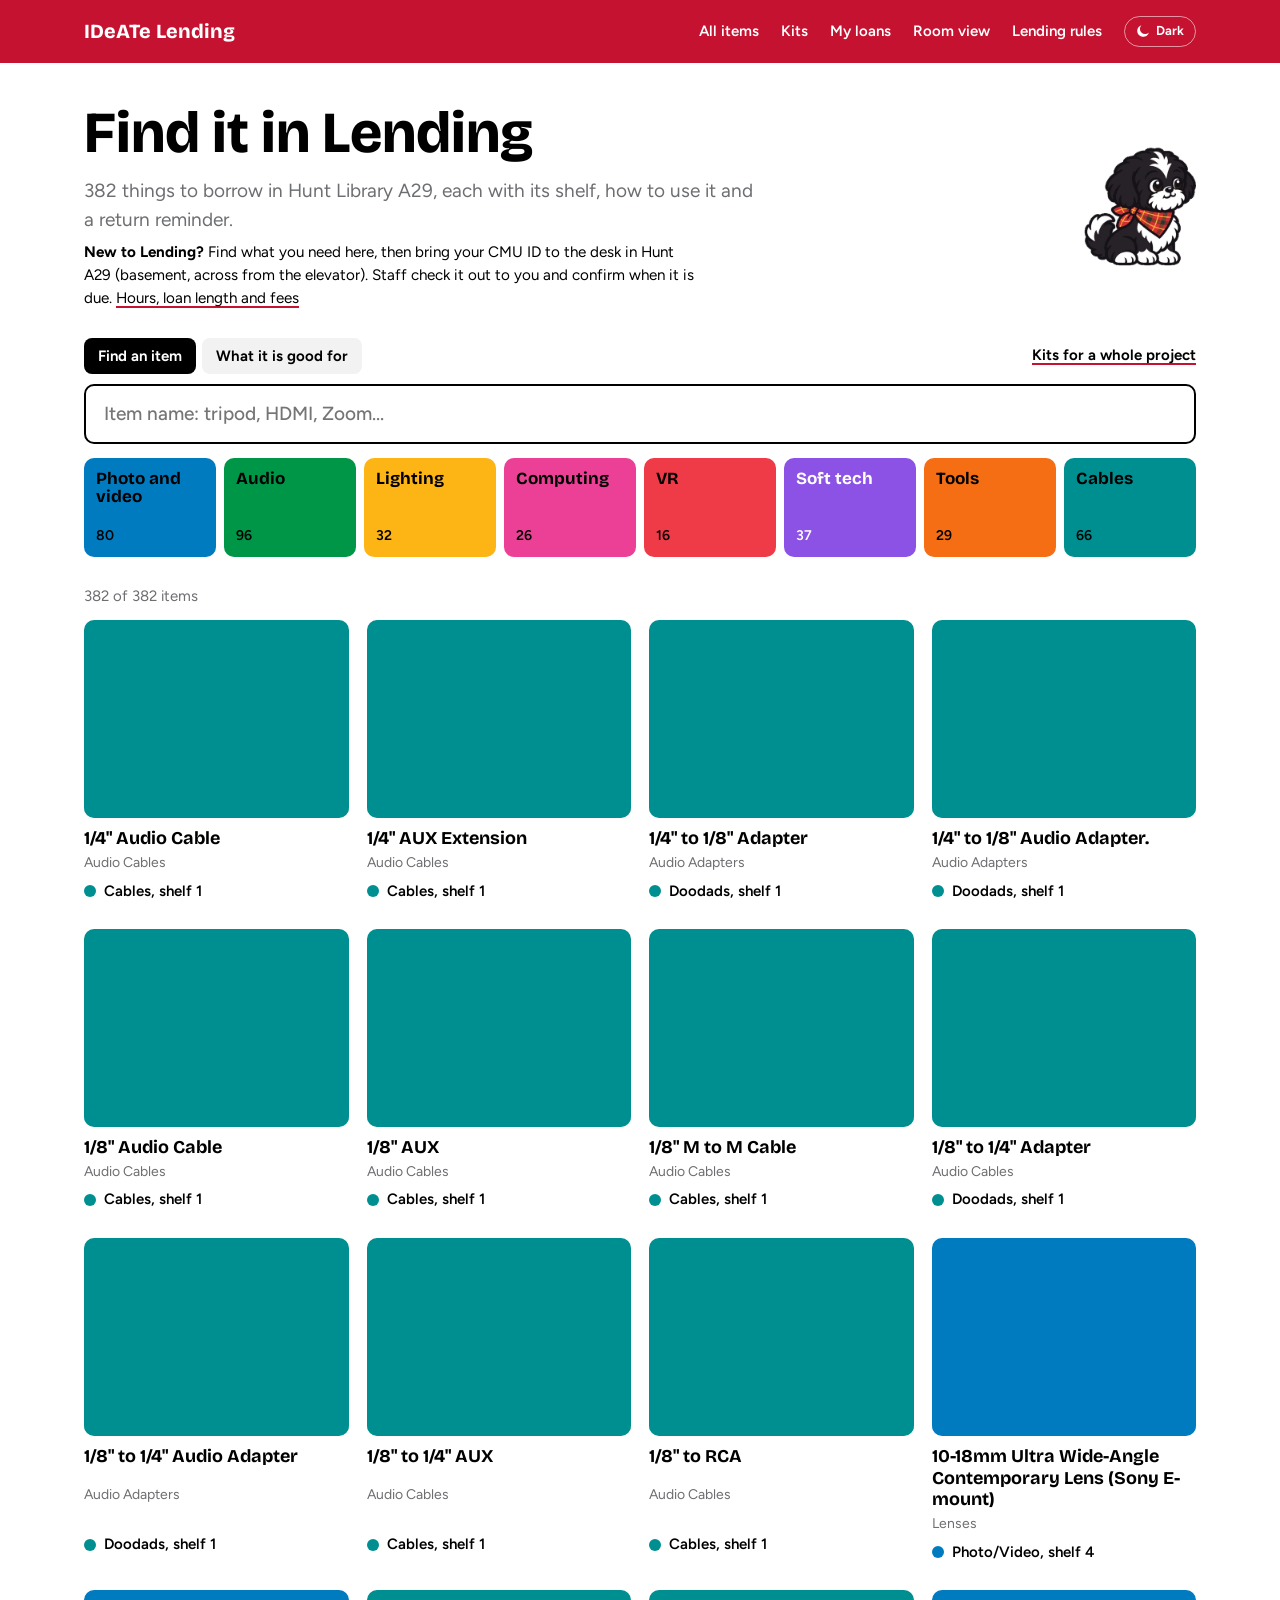
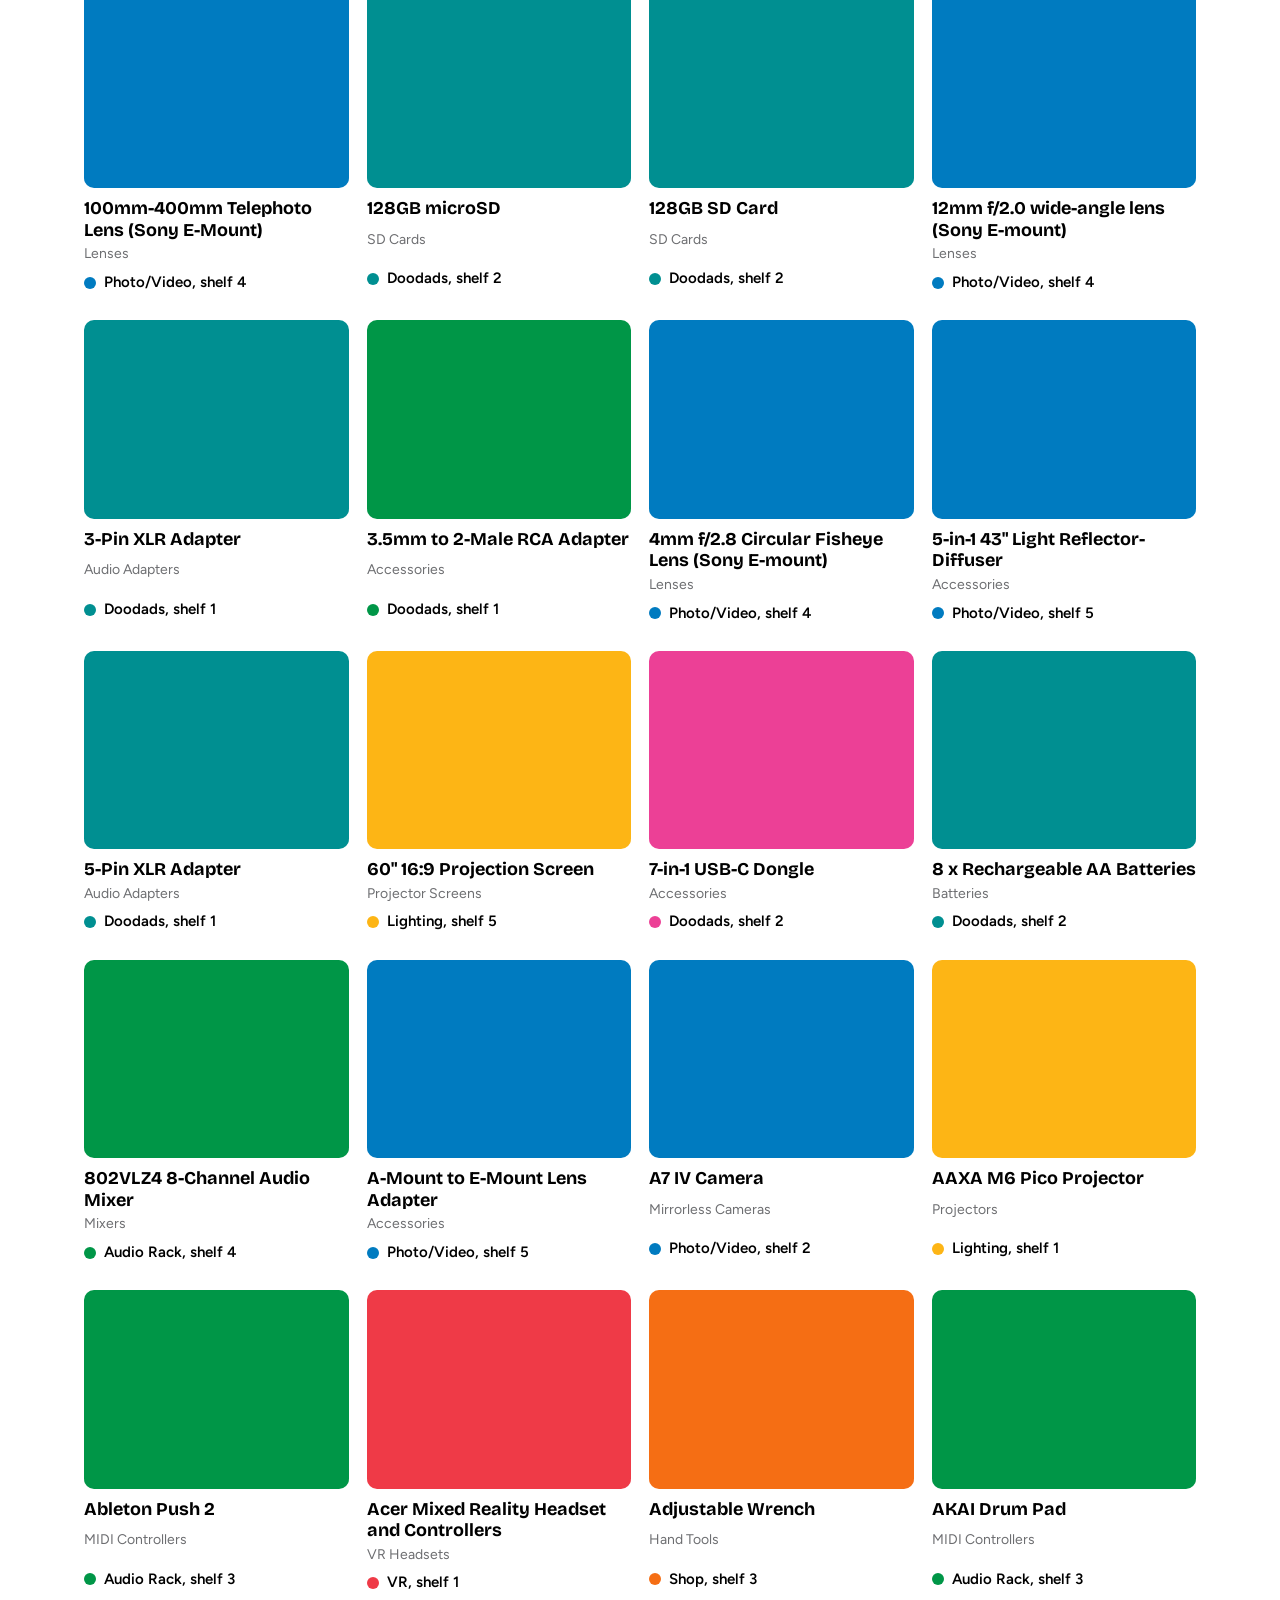
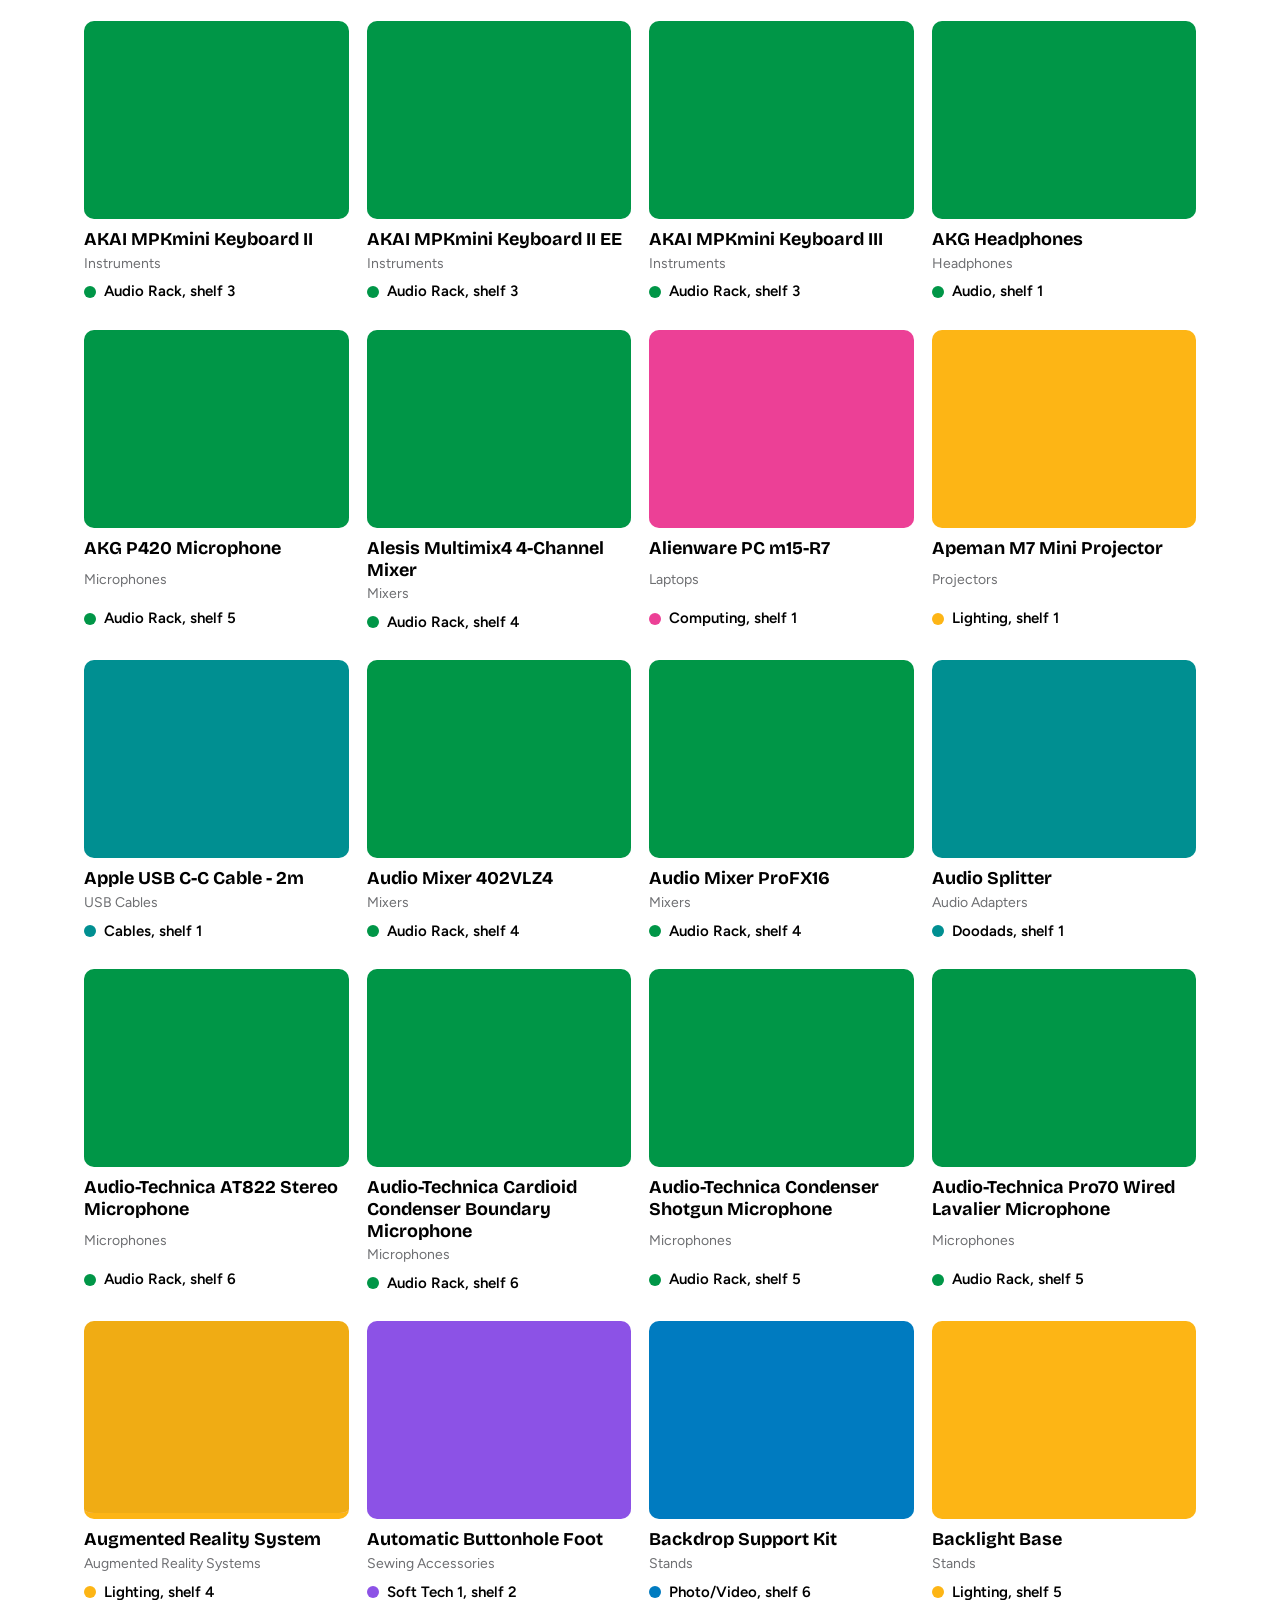
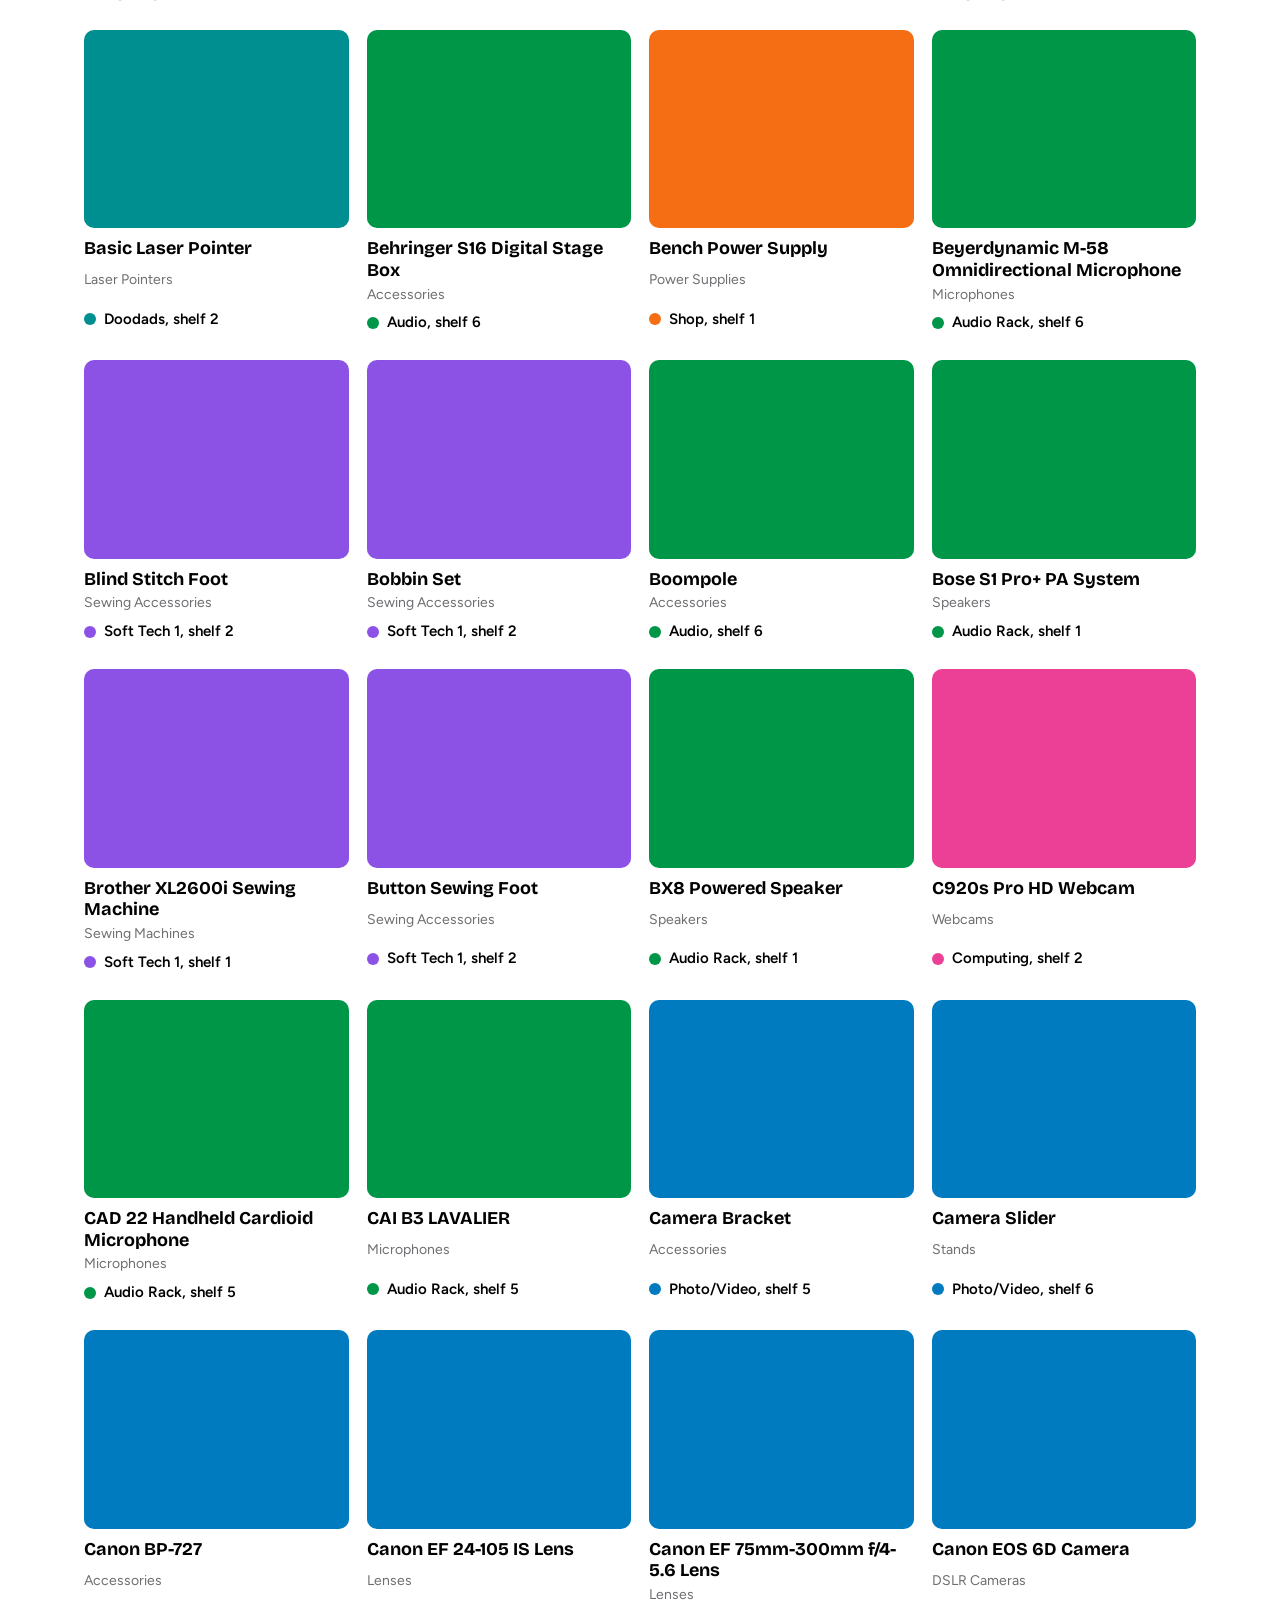
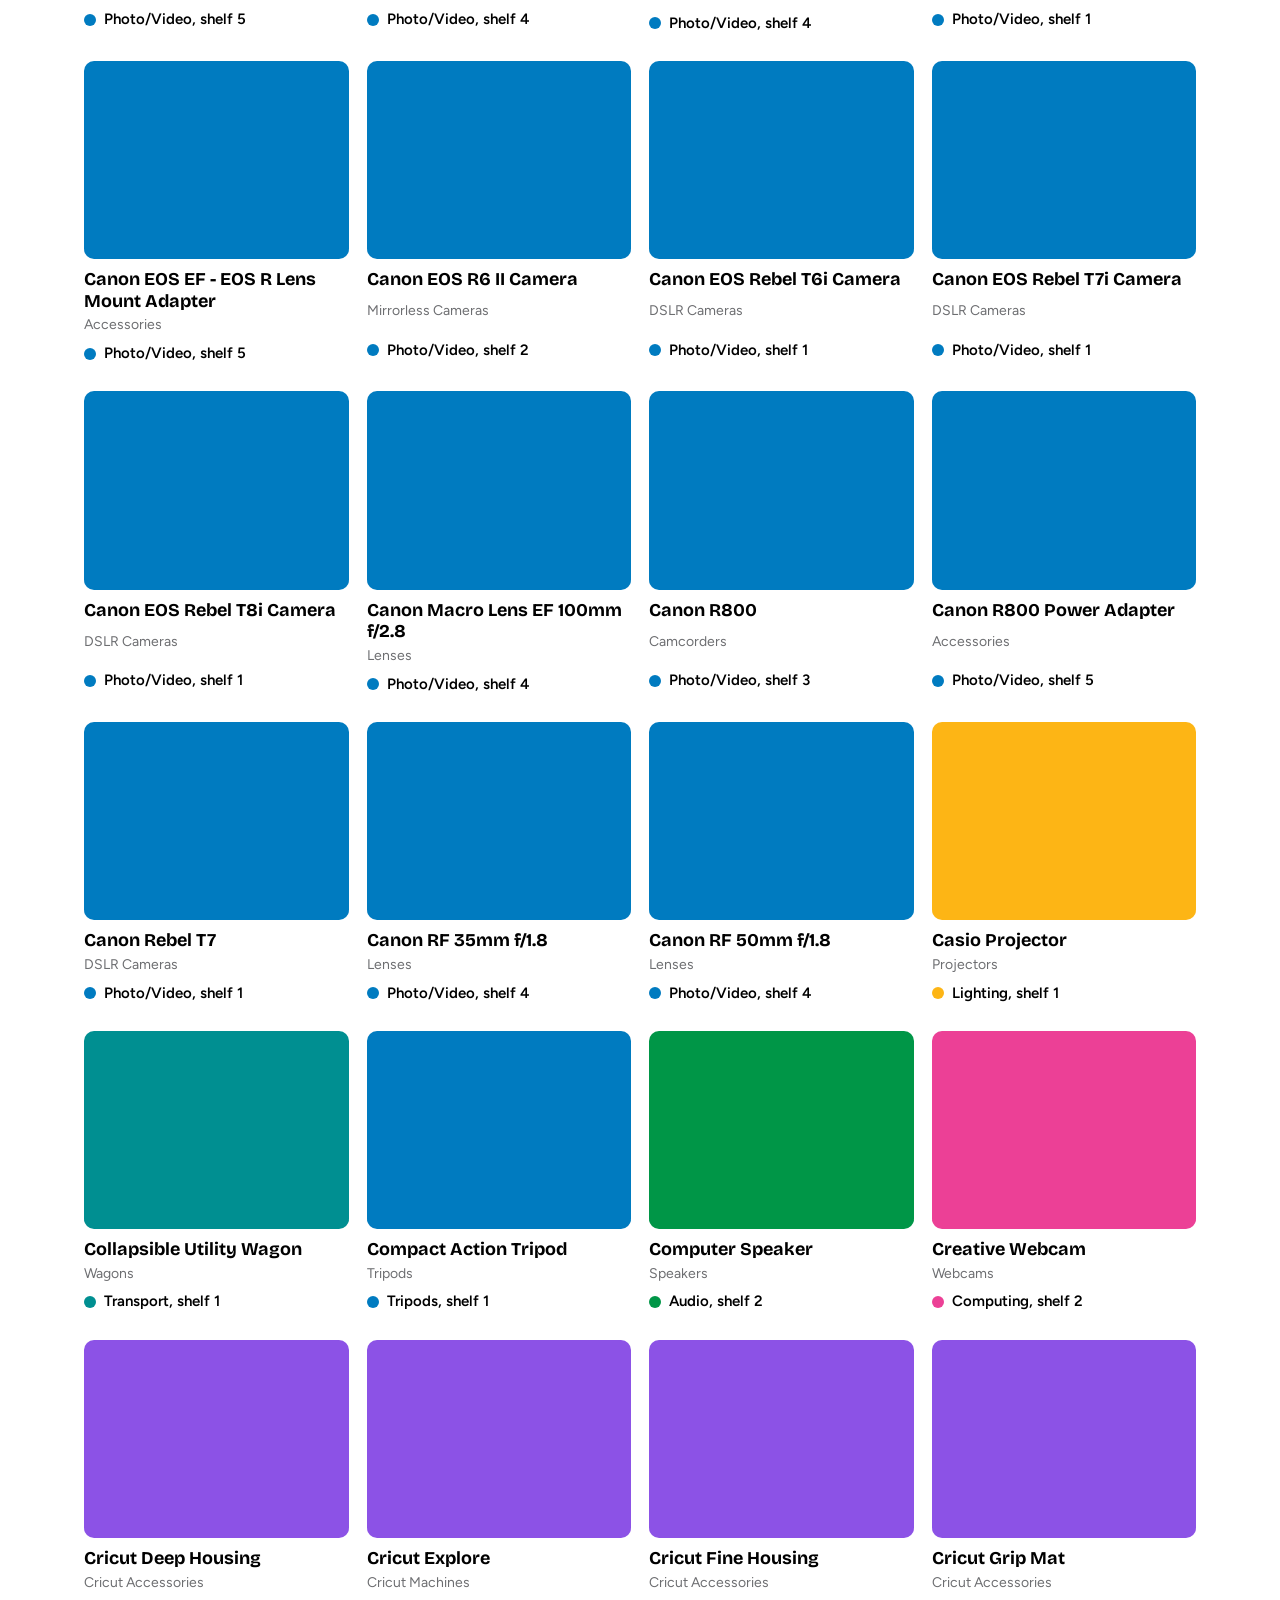
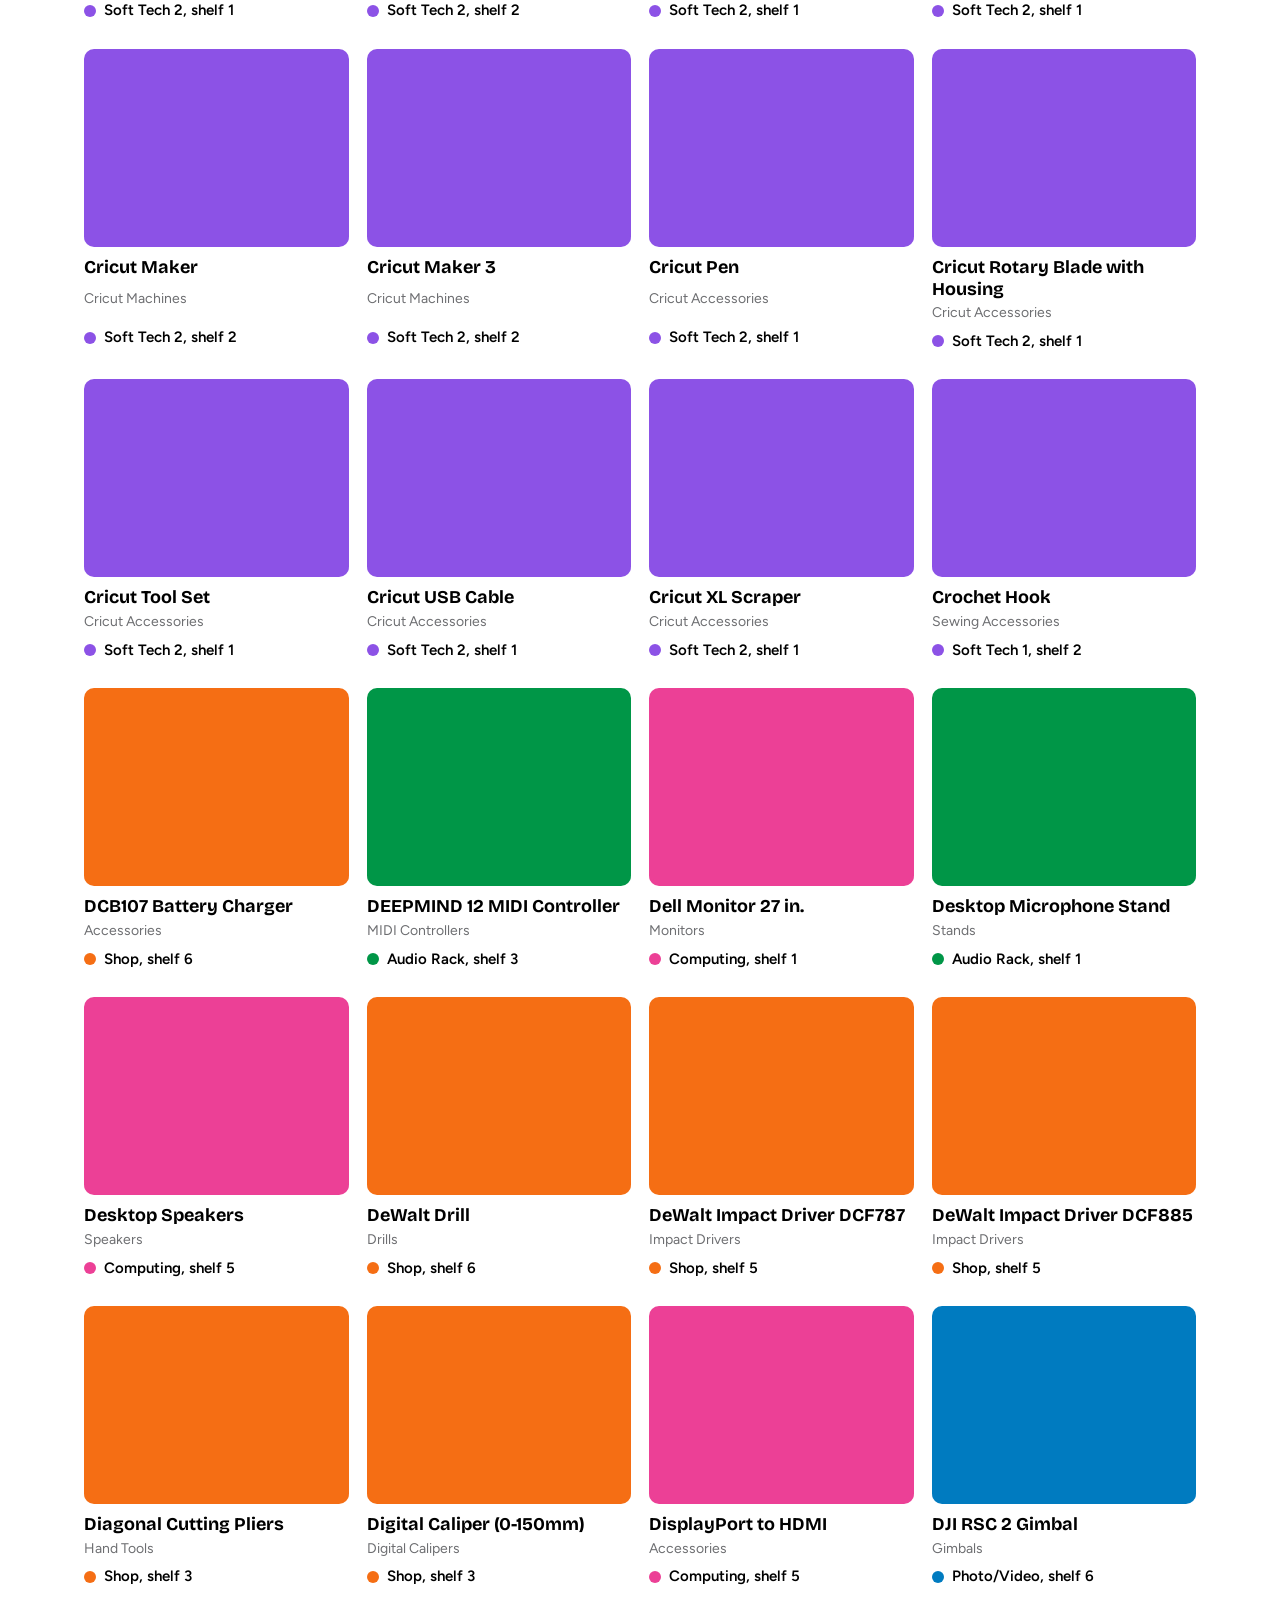
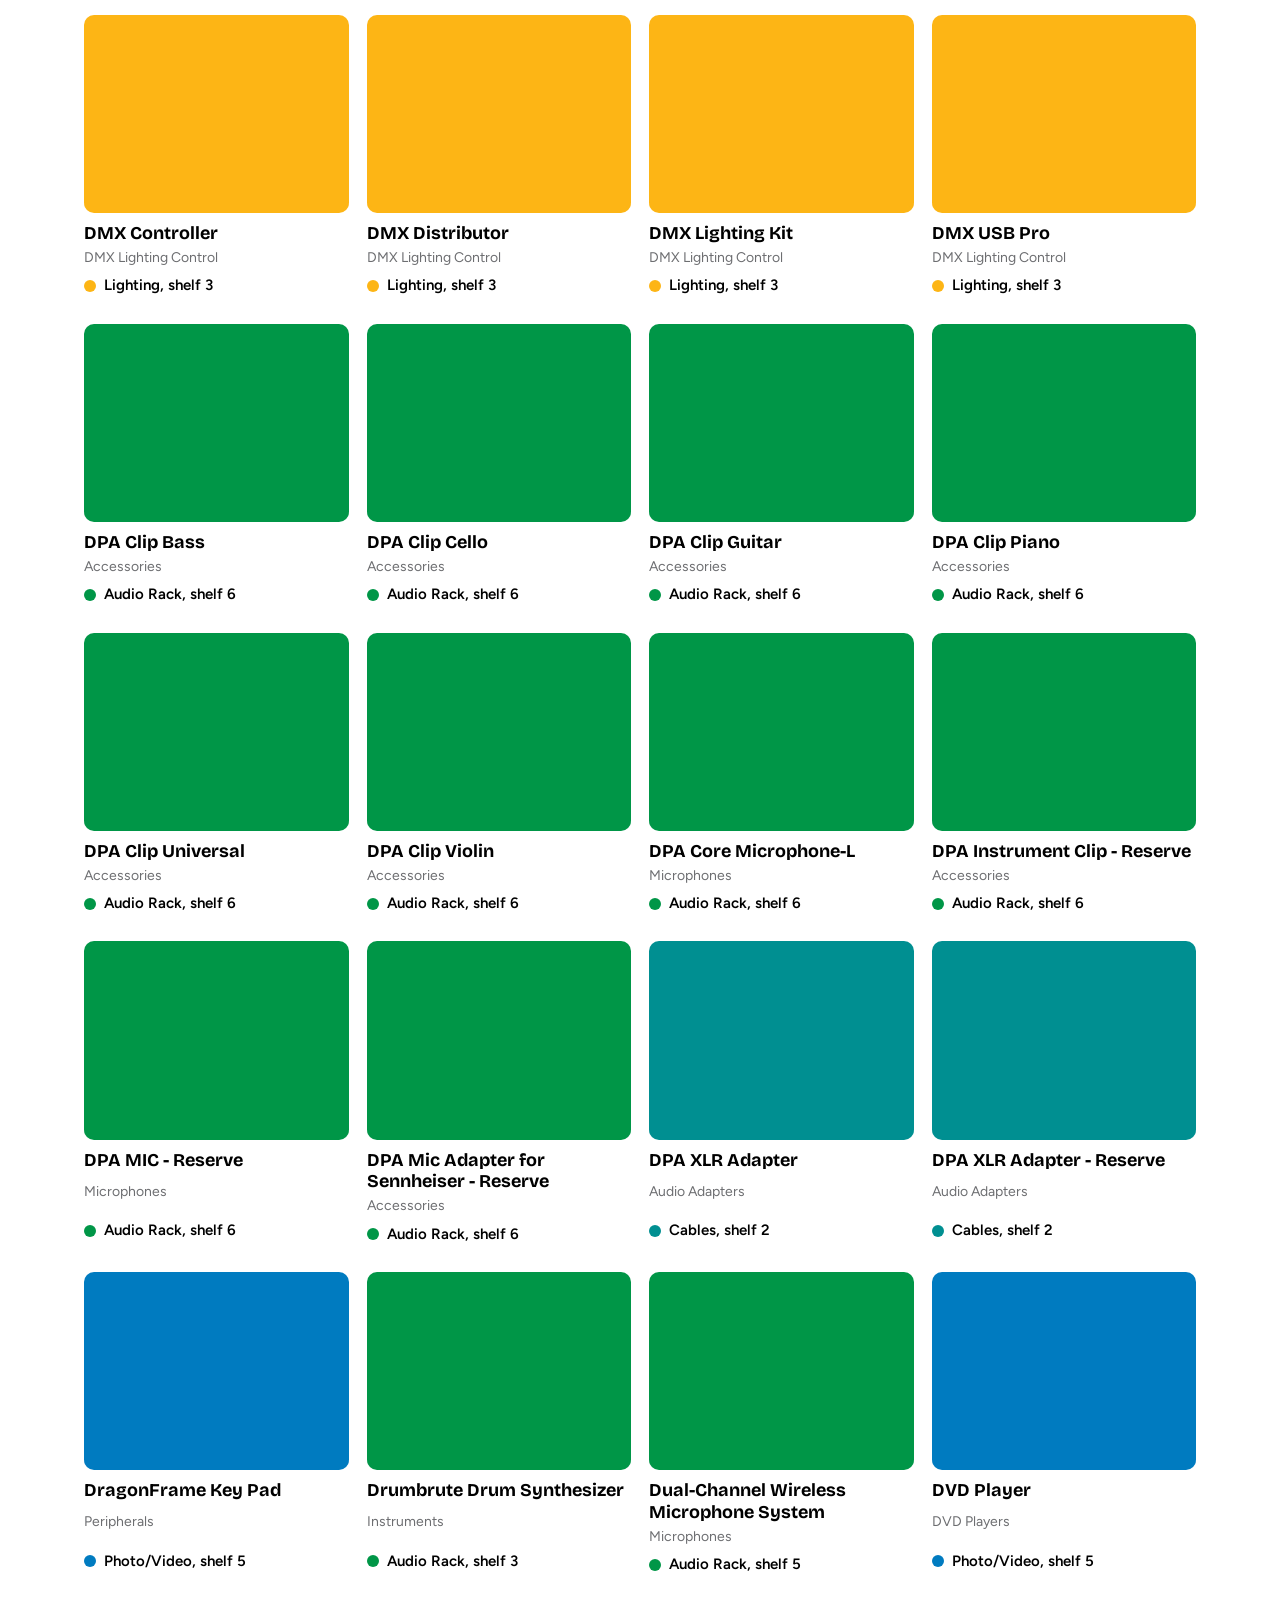
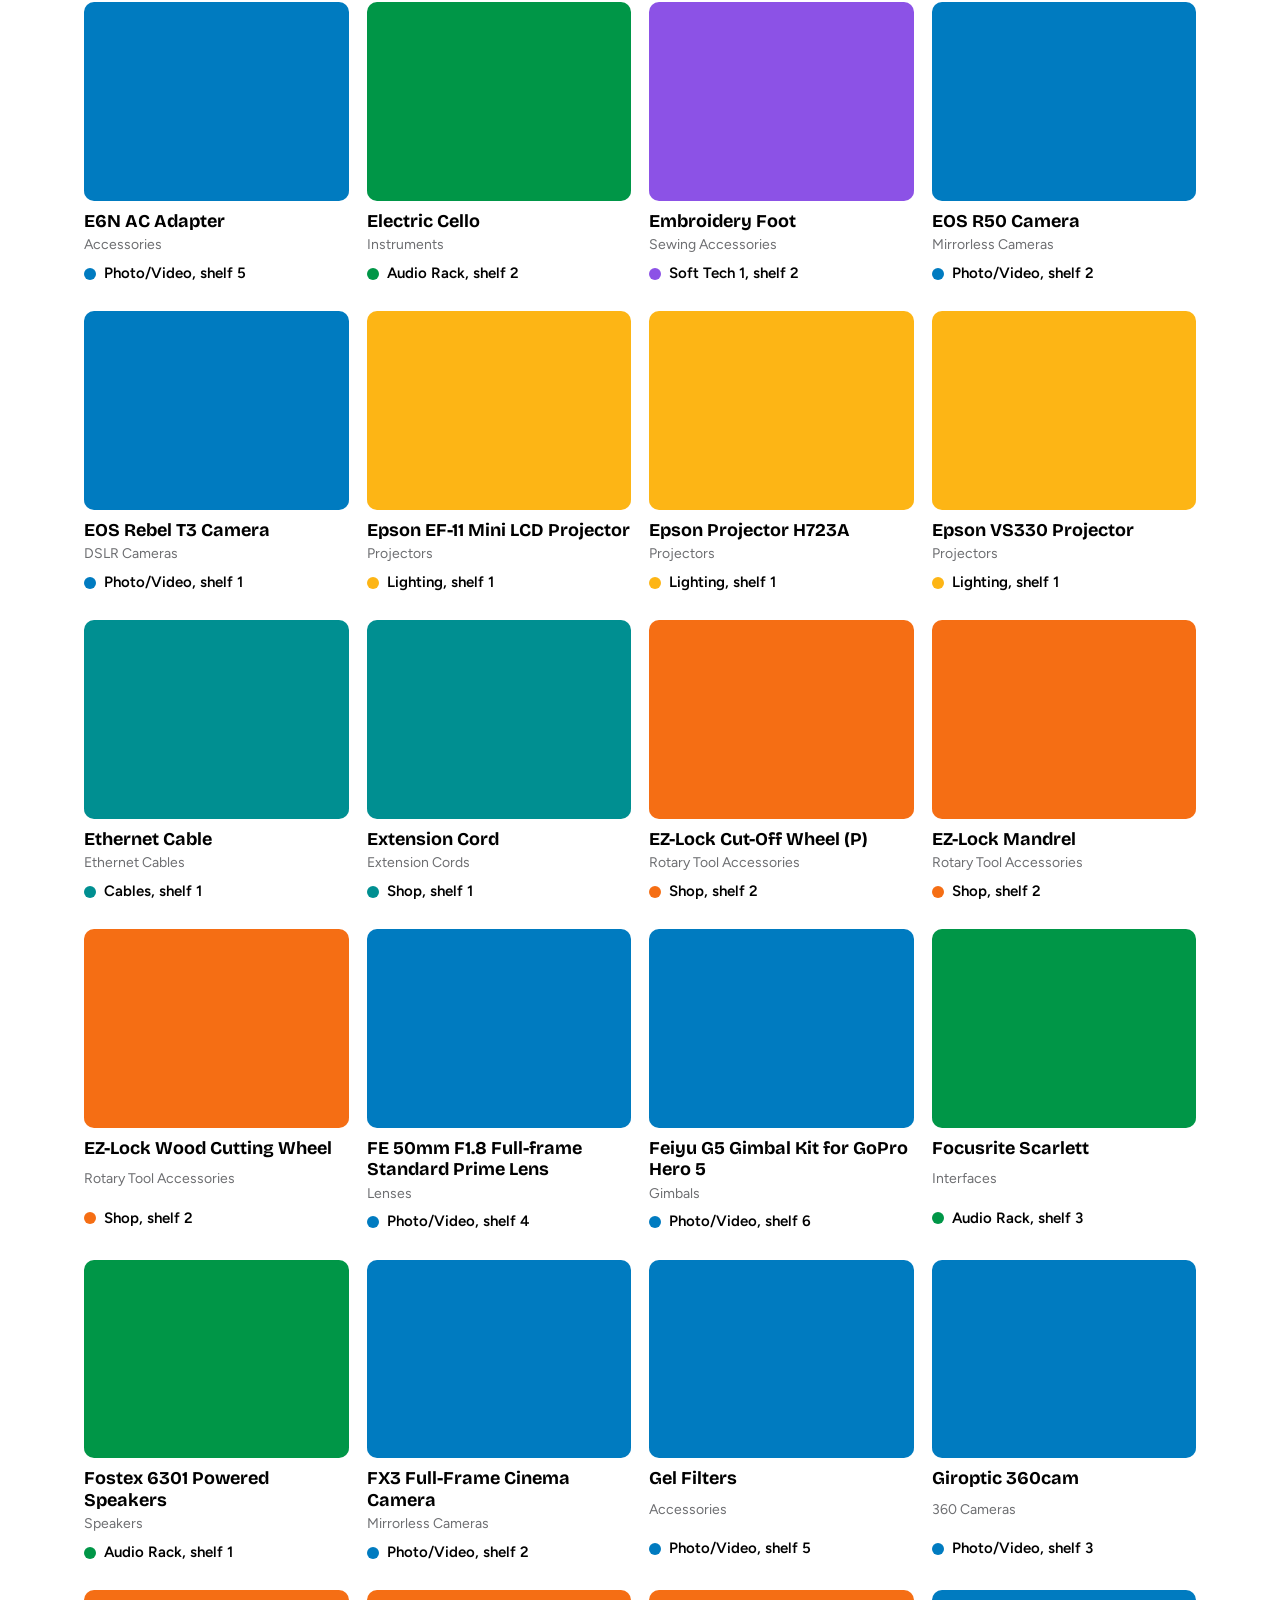
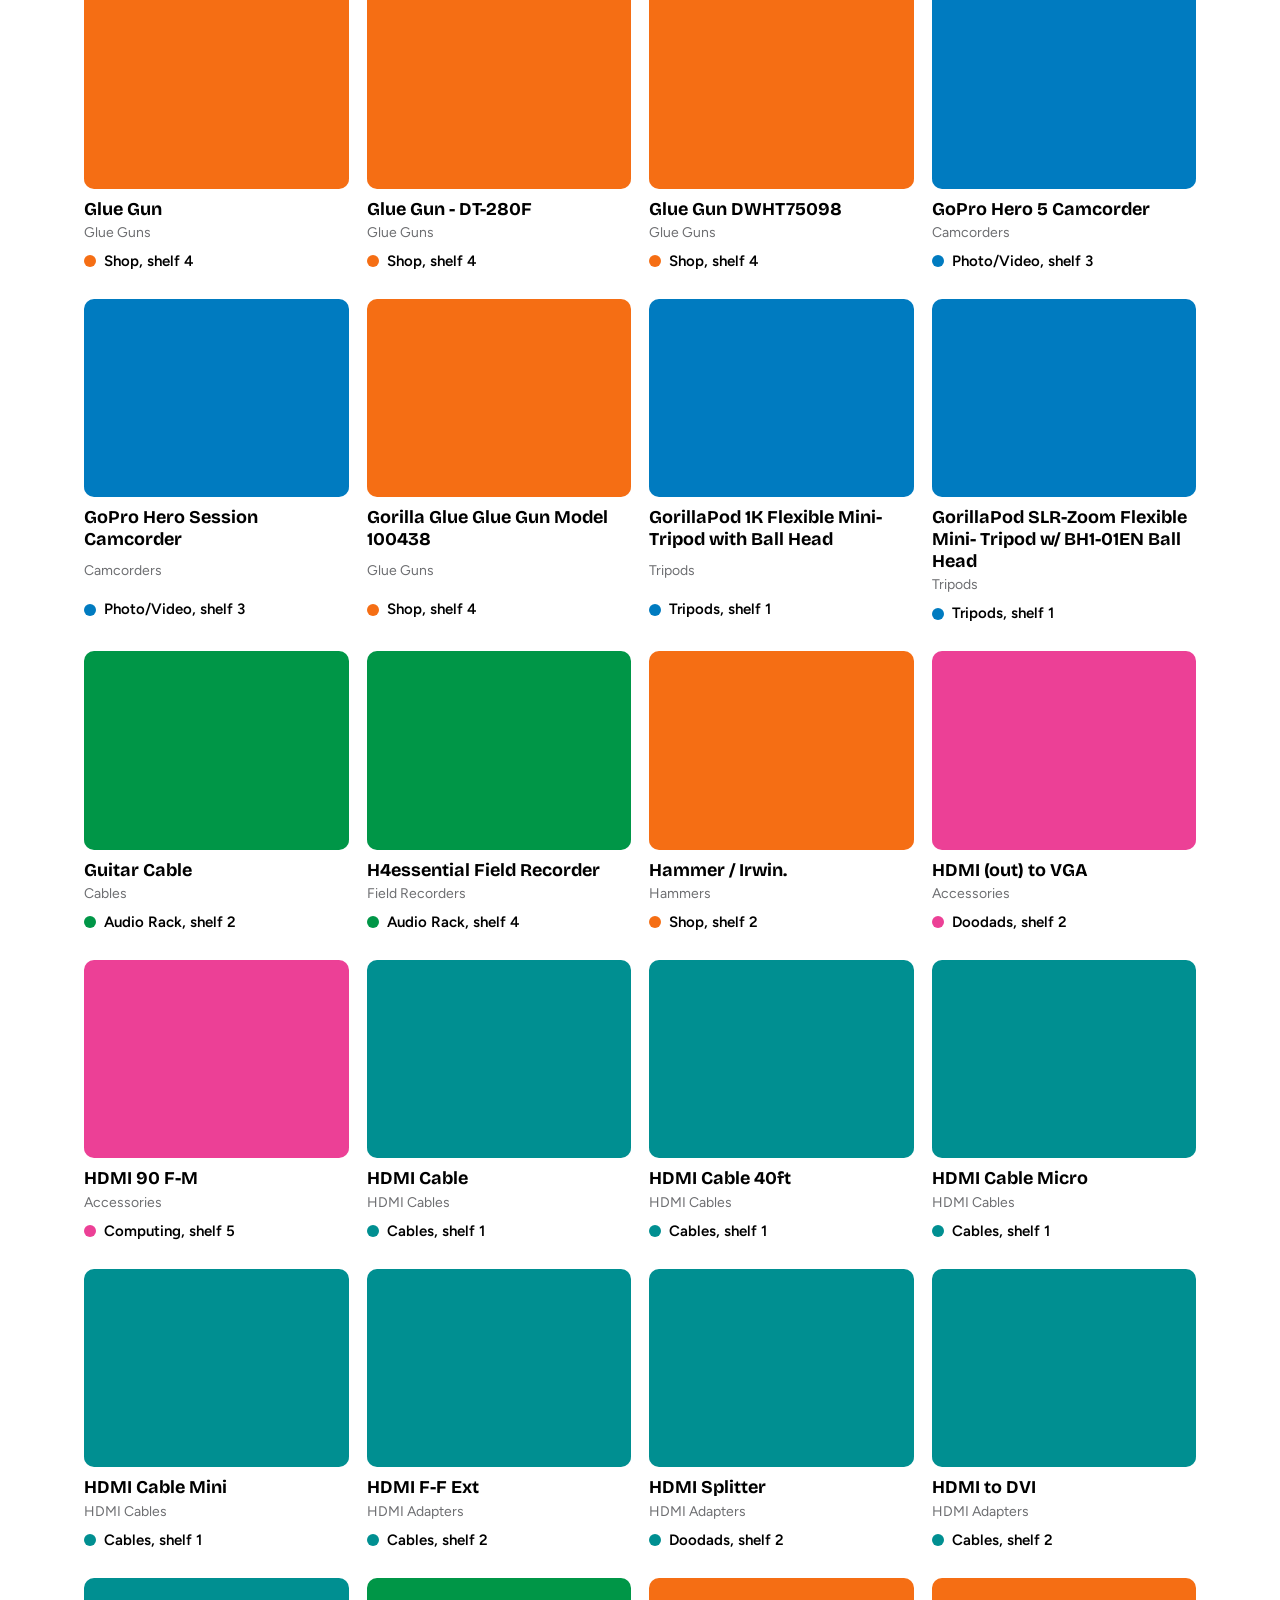
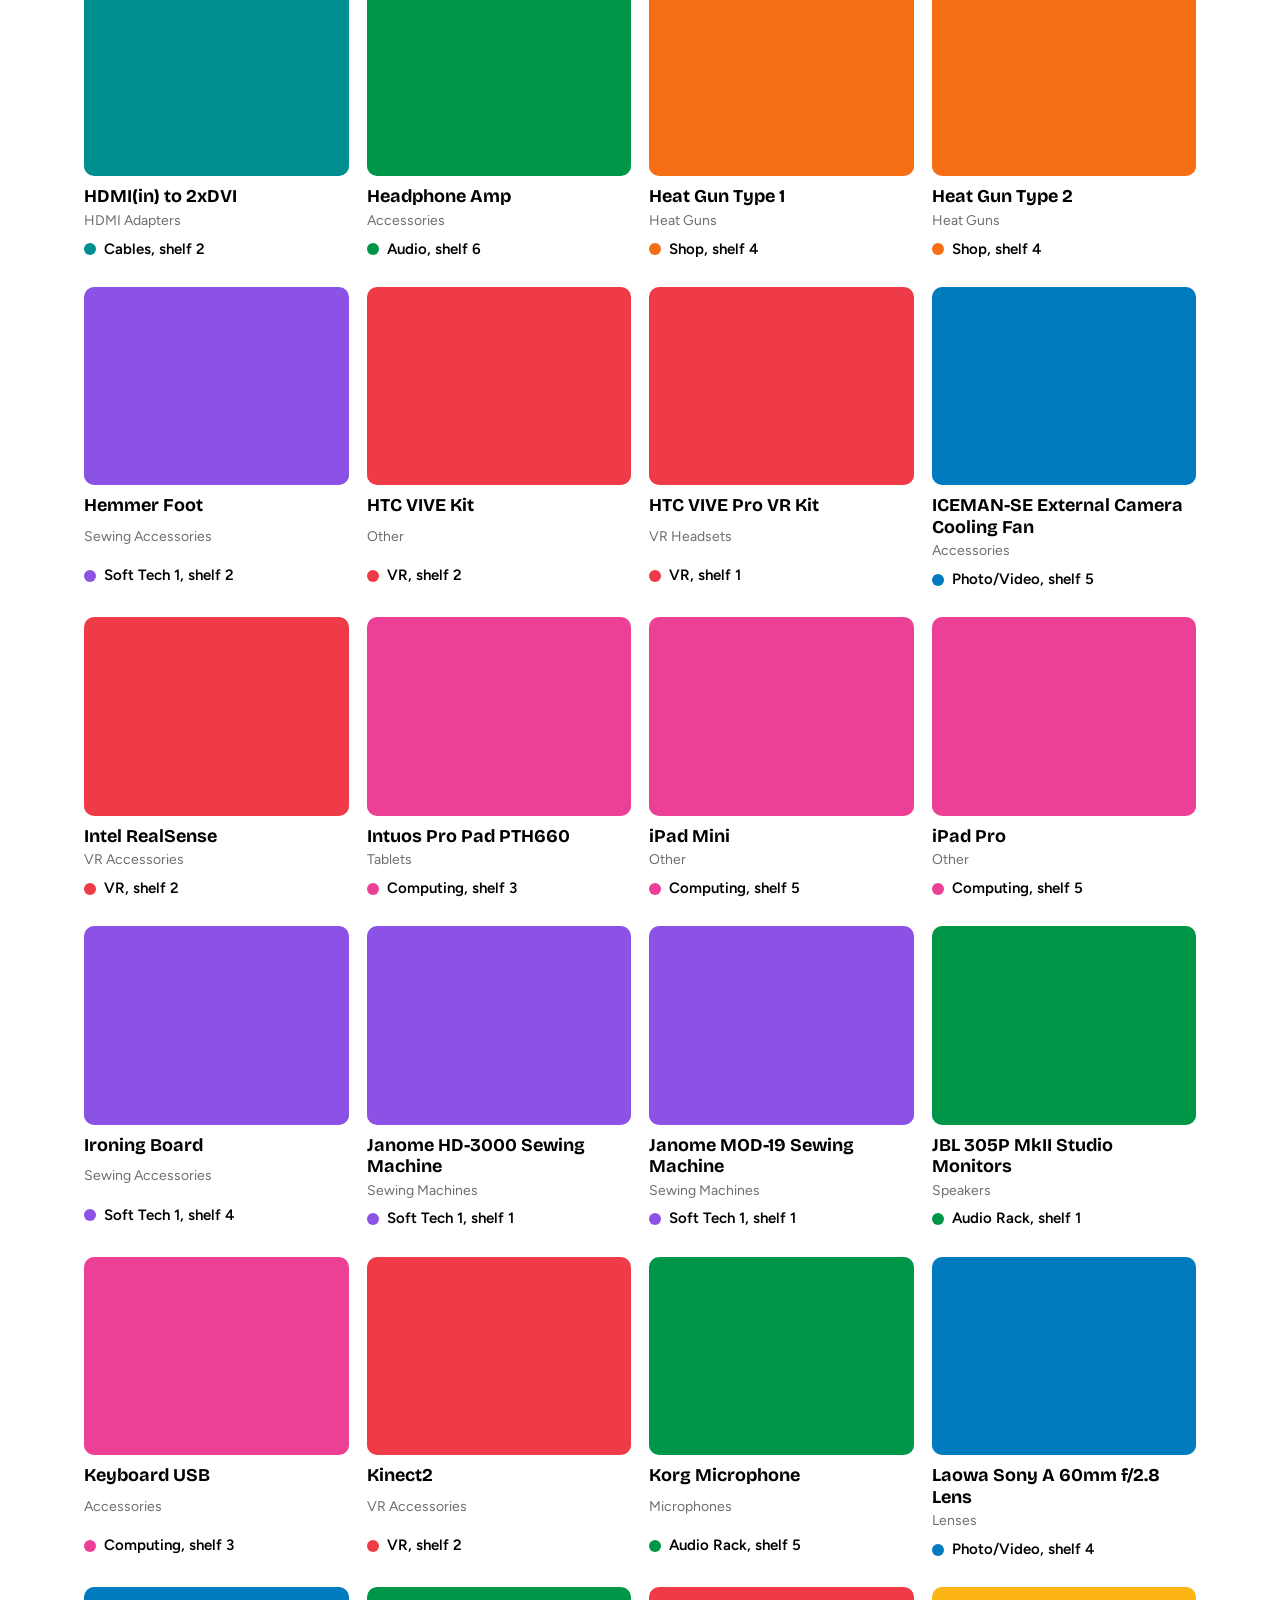
==== index.html @ f0fd1d11 "Take items out of Lending, out of service on the console, who is signed in - Edit an item: take it o" ====
<!doctype html>
<html lang="en">
<head><link rel="icon" href="favicon.ico?v=2" sizes="any"><link rel="icon" type="image/png" href="favicon.png?v=2"><link rel="apple-touch-icon" href="apple-touch-icon.png?v=2">
  <meta charset="utf-8">
  <meta name="viewport" content="width=device-width, initial-scale=1">
  <meta name="theme-color" content="#c41230">
  <meta name="description" content="A practical guide to the IDeATe Lending collection at Carnegie Mellon University.">
  <title>IDeATe Lending · Item guides</title>
  <link rel="preconnect" href="https://fonts.googleapis.com"><link rel="preconnect" href="https://fonts.gstatic.com" crossorigin>
  <link rel="stylesheet" href="https://fonts.googleapis.com/css2?family=Bricolage+Grotesque:opsz,wght@12..96,500..800&family=Figtree:wght@400..700&display=swap">
  <link rel="stylesheet" href="styles.css?v=remove-1">
<link rel="stylesheet" href="dark.css?v=remove-1"><script src="theme.js?v=1"></script></head>
<body>
  <header class="site-header"><div class="header-inner">
    <a class="brand" href="./" aria-label="IDeATe Lending, all items"><span>IDeATe Lending</span></a>
    <nav class="header-nav"><a href="./">All items</a><a href="#kits">Kits</a><a href="#loans">My loans</a><a href="#room">Room view</a><a href="https://ideate.cmu.edu/resources/lending/index.html" target="_blank" rel="noopener noreferrer">Lending rules</a></nav>
  </div></header>
  <main id="app" tabindex="-1"></main>
  <footer class="site-footer"><div><strong>IDeATe Lending item guides</strong><p>Based on the October 2026 inventory. Find the item, gather what you need, and ask the lending desk about the exact kit and current availability.</p><p><a href="mailto:help@ideate.cmu.edu?subject=Suggestion%20for%20the%20Lending%20item%20guides&body=Hi%20IDeATe%20Lending%2C%0A%0AA%20suggestion%20for%20the%20item%20guides%20or%20the%20Room%20Locator%3A%0A%0A">Suggest something</a></p><p><a href="staff.html">Staff tools: move or add items</a></p></div><p>Student project by Diana Caballero and Gauri Sharma for 60-223. Unofficial guide; CMU and manufacturer pages are the source for policies and product instructions.</p></footer>
  <script src="app.js?v=remove-1" defer></script>
</body>
</html>
---- styles.css ----
:root{--red:#a6192e;--ink:#20201e;--muted:#5e5d59;--paper:#f7f5f0;--white:#fff;--line:#d9d5cc;--soft:#ece8df}
*{box-sizing:border-box}html{scroll-behavior:smooth}body{margin:0;background:var(--paper);color:var(--ink);font:16px/1.5 -apple-system,BlinkMacSystemFont,"Segoe UI",Arial,sans-serif}a{color:var(--red);text-underline-offset:3px}a:focus-visible,input:focus-visible,select:focus-visible{outline:3px solid var(--red);outline-offset:3px}.site-header{background:var(--red);color:white}.header-inner{max-width:1160px;margin:auto;padding:16px 24px;display:flex;align-items:center;justify-content:space-between;gap:24px}.brand{display:flex;align-items:center;gap:16px;color:white;text-decoration:none;font-size:19px;font-weight:750;white-space:nowrap}.cmu-mark{font-size:13px;font-weight:850;letter-spacing:.06em;border-right:1px solid #ffffff80;padding-right:16px}.header-link{color:white;font-size:13px;font-weight:650;text-align:right}main{max-width:1160px;min-height:65vh;margin:auto;padding:44px 24px 96px}.eyebrow{color:var(--red);font-size:13px;font-weight:750;letter-spacing:.02em;margin:0 0 13px}h1{font-size:clamp(34px,5vw,58px);line-height:1.08;letter-spacing:-.035em;margin:0 0 16px;max-width:850px}h2{font-size:22px;line-height:1.2;letter-spacing:-.02em;margin:0 0 14px}p{margin:0 0 12px}.intro{font-size:18px;max-width:680px;color:var(--muted)}.search-tools{display:grid;grid-template-columns:minmax(0,2fr) minmax(170px,1fr);gap:12px;margin:36px 0 18px}input,select{width:100%;border:1px solid var(--line);border-radius:0;background:var(--white);color:var(--ink);font:inherit;padding:14px 16px;min-height:54px}.result-count{color:var(--muted);font-size:14px;margin:0 0 12px}.item-grid{display:grid;grid-template-columns:repeat(3,minmax(0,1fr));gap:12px}.item-card{display:flex;flex-direction:column;justify-content:space-between;gap:24px;min-height:155px;padding:22px;background:var(--white);color:var(--ink);text-decoration:none}.item-card:hover,.item-card:focus-visible{box-shadow:inset 0 0 0 2px var(--red)}.item-card strong{font-size:18px;line-height:1.3}.item-card small{color:var(--muted);font-size:13px}.item-card .arrow{color:var(--red);font-weight:800;align-self:flex-end}.back{display:inline-block;font-weight:650;text-decoration:none;margin-bottom:30px}.item-lead{display:grid;grid-template-columns:minmax(0,2fr) minmax(240px,1fr);gap:38px;align-items:end;margin-bottom:48px}.item-lead .intro{margin-top:14px}.location{background:var(--red);color:white;padding:24px}.location small{font-size:13px;display:block;margin-bottom:8px}.location strong{font-size:23px;line-height:1.15;display:block}.location p{font-size:13px;margin:12px 0 0}.guide-layout{display:grid;grid-template-columns:minmax(0,2fr) minmax(230px,1fr);gap:36px}.guide-stack{display:grid;gap:16px}.guide-section{background:var(--white);padding:28px}.guide-section p:last-child{margin-bottom:0}.guide-section ul,.guide-section ol{padding-left:22px;margin:0}.guide-section li{margin:0 0 10px}.guide-section li:last-child{margin-bottom:0}.guide-section .note{font-size:14px;color:var(--muted);margin-top:14px}.side-stack{display:grid;align-content:start;gap:16px}.side-block{padding:24px;background:var(--soft)}.side-block p{font-size:14px}.side-block a{font-weight:650}.source-link{display:block;margin:0 0 12px;font-weight:650}.source-link:last-child{margin-bottom:0}.empty-state{background:var(--white);padding:30px}.site-footer{background:#222220;color:#eee;display:flex;justify-content:space-between;gap:48px;padding:35px max(24px,calc((100vw - 1112px)/2));font-size:13px}.site-footer>div{max-width:450px}.site-footer>p{max-width:400px}.site-footer p{color:#d0cec9;margin:7px 0 0}@media(max-width:850px){.item-grid{grid-template-columns:repeat(2,minmax(0,1fr))}.guide-layout{grid-template-columns:1fr}.side-stack{grid-template-columns:repeat(2,minmax(0,1fr))}.item-lead{grid-template-columns:1fr}}@media(max-width:580px){.header-inner{padding:14px 18px}.header-link{display:none}main{padding:32px 18px 70px}.search-tools{grid-template-columns:1fr}.item-grid{grid-template-columns:1fr}.item-card{min-height:116px;padding:18px}.item-lead{gap:20px;margin-bottom:24px}.guide-section{padding:22px}.side-stack{grid-template-columns:1fr}.site-footer{display:block;padding:32px 18px}.site-footer>p{margin-top:22px}}
.item-lead>*,.guide-layout>*{min-width:0}h1{overflow-wrap:anywhere}
.item-lead{align-items:start;grid-template-columns:minmax(0,1.35fr) minmax(280px,1fr);margin-bottom:36px}
.item-summary .location{margin-top:30px;max-width:540px}
.item-photo{margin:0;background:#fff;min-width:0}
.item-photo img{display:block;width:100%;height:320px;object-fit:contain;background:#f0eee9}
.item-photo figcaption{display:grid;gap:2px;padding:14px 17px 17px;font-size:13px;color:var(--muted)}
.item-photo figcaption strong{color:var(--ink);font-size:14px}
.item-photo figcaption small{font-size:11px;margin-top:5px;line-height:1.3;overflow-wrap:anywhere}
.item-photo.photo-unavailable{min-height:100px}
.item-photo.photo-unavailable::before{content:'Photo temporarily unavailable';display:block;padding:20px;color:var(--muted)}
.side-block label{display:block;font-size:13px;font-weight:700;margin:12px 0 6px}
.side-block input{min-height:44px;padding:9px 10px;margin-bottom:10px}
.side-block button{display:block;width:100%;border:0;background:var(--red);color:#fff;padding:11px 13px;font:inherit;font-size:14px;font-weight:750;cursor:pointer;text-align:left}
.side-block button:hover{background:#801223}
.side-block .button-secondary{background:#fff;color:var(--red);margin-bottom:8px;border:1px solid var(--red)}
.side-block .button-secondary:hover{background:#f7efef}
.calendar-status{margin:10px 0 0!important;font-size:12px!important;color:var(--muted)}
@media(max-width:850px){.item-lead{grid-template-columns:1fr 1fr}.item-photo img{height:270px}}
@media(max-width:640px){.item-lead{grid-template-columns:1fr}.item-summary .location{max-width:none}.item-photo img{height:260px}}
.field-label{display:block;font-size:14px;font-weight:700;margin:14px 0 6px}
.guide-section input,.guide-section select{max-width:500px;margin-bottom:12px}
.model-result{min-height:30px;font-size:14px;color:var(--muted)}
.model-result .source-link{font-size:16px;margin:6px 0 0}
.header-nav{display:flex;gap:22px;align-items:center}.header-nav a{color:white;font-size:13px;font-weight:650;white-space:nowrap}
.room-layout{display:grid;grid-template-columns:minmax(0,1.5fr) minmax(280px,1fr);gap:20px;margin-top:30px;align-items:start}
.room-map{position:relative;aspect-ratio:4/3;background:#e9e3d8;outline:2px solid #bdb4a7;outline-offset:-2px;min-width:0}
.room-unit{position:absolute;display:flex;align-items:center;justify-content:center;background:#a6192e;color:white;border:2px solid #f7f5f0;font:700 11px/1.1 -apple-system,BlinkMacSystemFont,"Segoe UI",Arial,sans-serif;overflow:hidden;text-align:center;padding:2px;cursor:pointer}
.room-unit:hover,.room-unit.selected{background:#651021;z-index:1;box-shadow:0 0 0 3px #20201e}
.room-detail{background:white;padding:24px;max-height:600px;overflow:auto}.room-detail h3{font-size:16px;margin:0 0 8px}.room-shelf{border-top:1px solid var(--line);padding:14px 0}.room-shelf a{display:block;padding:4px 0;font-size:14px}.room-shelf p{font-size:13px;color:var(--muted)}.room-note{font-size:14px;color:var(--muted);margin-top:20px}
@media(max-width:780px){.room-layout{grid-template-columns:1fr}.header-nav{gap:12px}.header-nav a{font-size:12px}.room-detail{max-height:none}}
@media(max-width:580px){.header-nav a:last-child{display:none}.brand{font-size:15px;gap:8px}.room-unit{font-size:8px;border-width:1px}.room-detail{padding:18px}}
.staff-main{max-width:900px}.staff-form{display:grid;grid-template-columns:1fr 1fr;gap:16px;margin-top:30px}.staff-form label{font-size:14px;font-weight:700}.staff-form label:has(textarea){grid-column:1/-1}.staff-form input,.staff-form select,.staff-form textarea{display:block;margin-top:7px;font-weight:400;width:100%;border:1px solid var(--line);border-radius:0;background:#fff;color:var(--ink);font:inherit;padding:12px;min-height:48px}.staff-form textarea{resize:vertical}.staff-form button{background:var(--red);color:#fff;border:0;padding:15px 20px;font-size:16px;font-weight:700;cursor:pointer}.staff-form #staff-status{align-self:center;margin:0}.staff-next{margin-top:36px;background:#fff;padding:28px}.staff-next ol{padding-left:22px}.staff-next li{margin-bottom:10px}@media(max-width:640px){.staff-form{grid-template-columns:1fr}.staff-form label:has(textarea){grid-column:auto}}
.tool-tabs{display:flex;gap:4px;margin:32px 0 0;border-bottom:2px solid var(--line)}.tool-tabs button{width:auto;background:transparent;color:var(--muted);padding:12px 16px;font-size:15px;border:0;border-bottom:3px solid transparent;margin-bottom:-2px}.tool-tabs button:hover{background:var(--soft)}.tool-tabs button[aria-selected="true"]{color:var(--ink);border-bottom-color:var(--red)}.tool .staff-form{margin-top:20px}.staff-form .wide{grid-column:1/-1}.tool-note{margin:0;color:var(--muted);font-size:14px;min-height:1px}.field-help{display:block;color:var(--muted);font-weight:400;font-size:13px;margin-top:6px}.choice{border:0;padding:0;margin:0}.choice legend{font-size:14px;font-weight:700;margin-bottom:6px}.choice label{display:flex;align-items:center;gap:10px;font-weight:400;margin:6px 0}.choice input{width:auto;min-height:0;margin:0}.staff-form .button-secondary{background:#fff;color:var(--red);border:1px solid var(--red)}.tool-status{margin:16px 0 0;font-weight:650;color:var(--red);min-height:1px}.code-out{display:grid;grid-template-columns:minmax(220px,320px) minmax(0,1fr);gap:28px;align-items:start;background:#fff;padding:28px;margin-top:24px}.qr{background:#fff;line-height:0}.qr svg{width:100%;height:auto;display:block}.code-steps ol{padding-left:22px}.code-steps li{margin-bottom:8px}.code-steps code{font-size:13px;word-break:break-all}.staff-next ul{padding-left:22px}.staff-next li{margin-bottom:10px}
@media(max-width:640px){.code-out{grid-template-columns:1fr;padding:20px}.tool-tabs{overflow-x:auto}.tool-tabs button{white-space:nowrap;padding:12px}}
.sync-box{margin-top:20px;display:grid;gap:16px}.sync-camera video{width:100%;max-width:480px;background:#000;display:block}.sync-actions{display:flex;gap:10px;flex-wrap:wrap}.sync-actions button{width:auto}.sync-pages{font-weight:650;margin:0}.sync-paste summary{cursor:pointer;color:var(--red);font-weight:650}.sync-paste textarea{display:block;width:100%;margin-top:7px;font:inherit;padding:12px;border:1px solid var(--line)}#sync-result{background:#fff;padding:24px}#sync-result ul{padding-left:22px}
[hidden]{display:none!important}.sync-actions button,#sync-use-paste{background:var(--red);color:#fff;border:0;padding:13px 18px;font:inherit;font-size:15px;font-weight:700;cursor:pointer}.sync-actions .button-secondary,#sync-use-paste{background:#fff;color:var(--red);border:1px solid var(--red)}#sync-use-paste{margin-top:10px}

/* items with no trustworthy photo: a plain tile instead of a misleading one */
.item-photo.no-photo img{display:none}
.no-photo-tile{display:flex;align-items:center;justify-content:center;min-height:170px;padding:1rem;
  border:1px dashed var(--line,#c8ccd4);border-radius:10px;background:var(--surface-2,#f4f5f7);text-align:center}
.no-photo-tile span{font-size:.95rem;font-weight:600;color:var(--muted,#5d6470);letter-spacing:.01em}

/* add-a-new-item: the five required boxes first, everything else folded away */
.add-steps{margin:1.4rem 0 1.5rem;padding-left:1.2rem;display:grid;gap:.35rem;color:var(--muted,#5d6470);font-size:.95rem}
.add-steps strong{color:var(--ink,#1d2127)}
.add-extra{margin-top:.5rem;border-top:1px solid var(--line,#c8ccd4);padding-top:.9rem}
.add-extra>summary{cursor:pointer;font-weight:600;color:var(--ink,#1d2127);list-style:revert}
.add-extra-hint{font-weight:400;color:var(--muted,#5d6470)}
.add-extra-grid{display:grid;grid-template-columns:1fr 1fr;gap:.85rem 1rem;margin-top:1rem}
.add-extra-grid .wide{grid-column:1/-1}
@media (max-width:640px){.add-extra-grid{grid-template-columns:1fr}}
.handoff{border:1px solid var(--line,#c8ccd4);border-radius:10px;padding:1rem 1.1rem;background:var(--surface-2,#f4f5f7)}
.handoff h3{margin:0 0 .5rem;font-size:1.02rem}
.handoff ol{margin:.5rem 0 .9rem;padding-left:1.2rem;display:grid;gap:.3rem}
.handoff code{background:var(--surface,#fff);padding:.05em .35em;border-radius:4px}

.room3d-card{background:#fff;padding:24px 24px 18px;margin-top:20px}.room3d-card h2{margin-bottom:6px}
.room3d{position:relative;margin-top:14px;background:var(--soft);line-height:0;touch-action:none}.room3d canvas{display:block;width:100%;cursor:grab}
.room3d-tip{position:absolute;left:12px;bottom:12px;margin:0;padding:7px 11px;background:#fff;color:var(--ink);font-size:14px;line-height:1.3;font-weight:650;pointer-events:none}
.room3d-key{display:flex;align-items:center;gap:8px;flex-wrap:wrap;margin:12px 0 0;font-size:13px;color:var(--muted)}.room3d-key .key{width:14px;height:14px;display:inline-block}.room3d-key .key-now{background:#e08a1e}.room3d-key .key-pick{background:#2f9e58;margin-left:14px}
@media(max-width:640px){.room3d-card{padding:18px 16px 14px}}
.shelf-contents{margin-top:16px;border-top:1px solid var(--line);padding-top:14px}.shelf-contents h3{font-size:16px;margin:0 0 8px}.shelf-contents ul{list-style:none;margin:0;padding:0;max-height:300px;overflow:auto}.shelf-contents li{display:flex;align-items:center;justify-content:space-between;gap:12px;padding:8px 0;border-top:1px solid var(--soft);font-size:15px}.shelf-contents li:first-child{border-top:0}.shelf-contents small{color:var(--muted)}.shelf-contents button{flex:none;background:#fff;color:var(--red);border:1px solid var(--red);padding:7px 12px;font:inherit;font-size:14px;font-weight:700;cursor:pointer}.shelf-contents button:hover{background:var(--red);color:#fff}.shelf-contents p{color:var(--muted);font-size:14px;margin:0}
.edit-grid{display:grid;grid-template-columns:1fr 1fr;gap:16px}.edit-grid .wide{grid-column:1/-1}.edit-preview{display:flex;align-items:center;gap:14px;font-size:14px;color:var(--muted)}.edit-preview img{width:150px;height:110px;object-fit:cover;background:var(--soft)}.staff-form label.check{display:flex;align-items:center;gap:10px;font-weight:400}.staff-form label.check input{width:auto;min-height:0;margin:0}@media(max-width:640px){.edit-grid{grid-template-columns:1fr}}

.reminder-top{margin:0 0 28px;max-width:640px}.reminder-top label{display:block;font-size:13px;font-weight:700;margin:0 0 6px}
.reminder-row{display:flex;flex-wrap:wrap;gap:8px;align-items:stretch}
.reminder-row input{flex:1 1 200px;min-height:42px;padding:8px 10px;font:inherit;font-size:15px;border:1px solid var(--line);background:#fff;margin:0}
.reminder-row button{flex:0 0 auto;border:1px solid var(--red);background:var(--red);color:#fff;padding:9px 14px;font:inherit;font-size:14px;font-weight:700;cursor:pointer}
.reminder-row .button-secondary{background:#fff;color:var(--red)}
.reminder-top .calendar-status{margin:6px 0 0!important}
.reminder-buttons{display:grid;gap:8px}.reminder-buttons .button-secondary{margin-bottom:0}
.connect{background:#fff;padding:20px 22px;margin:20px 0;max-width:640px}.connect h2{margin-top:0;font-size:20px}.connect input{display:block;width:100%;min-height:44px;padding:9px 10px;margin:6px 0 12px;font:inherit;border:1px solid var(--line)}
.home-status{margin:20px 0 4px;max-width:720px}.home-status p{margin:0 0 8px}.home-status .button-secondary{background:#fff;color:var(--red);border:1px solid var(--red);padding:10px 14px;font:inherit;font-size:14px;font-weight:700;cursor:pointer}
.link-button{background:none;border:0;padding:0;color:var(--red);font:inherit;text-decoration:underline;cursor:pointer}
.code-many{display:flex;flex-wrap:wrap;gap:10px;align-items:center;margin-top:14px}.code-many button:not(.link-button){border:1px solid var(--red);background:var(--red);color:#fff;padding:10px 14px;font:inherit;font-size:14px;font-weight:700;cursor:pointer}.code-many .button-secondary{background:#fff!important;color:var(--red)!important}.code-many button:disabled{opacity:.4;cursor:default}
.card-where{display:block;margin-top:6px;font-size:14px;color:var(--red);font-weight:600}
.room-unit[data-tall] span{writing-mode:vertical-rl;transform:rotate(180deg);white-space:nowrap}
.room-unit[data-unit="UND"]{align-items:flex-start}.room-unit[data-unit="DOO"]{z-index:1}
@media(max-width:580px){.item-card{min-height:0!important;padding-top:16px!important;padding-bottom:16px!important}.room-unit{font-size:9px}}
.room-unit[data-unit="UND"] span{display:none}
.item-card{display:flex!important;flex-direction:row!important;justify-content:flex-start!important;gap:14px!important;align-items:center;min-height:0!important}.item-card .arrow{margin-left:auto}.item-card>div{flex:1;min-width:0}
.card-thumb{flex:0 0 64px;width:64px;height:64px;object-fit:cover;background:#ecebe6}.card-thumb-none{display:block}

.parts{margin:0;display:grid;gap:12px}.parts div{display:grid;grid-template-columns:minmax(110px,30%) 1fr;gap:4px 18px}.parts dt{font-weight:700}.parts dd{margin:0}.howto-note{border-left:3px solid var(--red);padding-left:14px}@media(max-width:580px){.parts div{grid-template-columns:1fr}}
.item-photo-own{display:flex;flex-direction:column}.item-photo-own img{max-width:calc(100% - 32px);height:auto!important;margin:24px auto;background:#fff!important;object-fit:contain}.card-thumb{object-fit:contain!important;background:#fff}
.search-mode{display:flex;flex-wrap:wrap;align-items:center;gap:8px;margin:32px 0 -24px}.search-mode button{width:auto;background:#fff;color:var(--ink);border:1px solid var(--line);padding:10px 16px;font:inherit;font-size:15px;font-weight:650;cursor:pointer}.search-mode button[aria-pressed="true"]{background:var(--ink);color:#fff;border-color:var(--ink)}.search-mode a{margin-left:auto;font-weight:650}
.kit-card{min-height:96px!important}.kit-list{display:grid;gap:22px;max-width:760px;margin:36px 0}.kit-role{font-weight:700;margin:0 0 8px}.kit-or{font-size:14px;color:var(--muted);margin:8px 0 0}.kit-tip{max-width:760px}
@media(max-width:580px){.search-mode a{margin-left:0;width:100%}}
.good-for{margin:10px 0 0;color:var(--muted)}.good-for strong{color:var(--ink);margin-right:6px}.extend-note{font-size:13px;margin:12px 0 6px}.reminder-top .extend-note{margin:8px 0 0}
.guide-stack{align-content:start}
.my-loans{background:var(--white);padding:22px 24px;margin:32px 0 0}.my-loans h2{font-size:19px;margin-bottom:12px}.my-loans ul{list-style:none;margin:0;padding:0;display:grid;gap:10px}.my-loans li{display:grid;grid-template-columns:minmax(0,1fr) auto auto;gap:6px 16px;align-items:center}.my-loans li a{font-weight:650}.my-loans li span{color:var(--muted);font-size:14px}.my-loans li.late span{color:var(--red);font-weight:650}.my-loans button{width:auto;background:#fff;color:var(--red);border:1px solid var(--red);padding:8px 14px;font:inherit;font-size:14px;font-weight:650;cursor:pointer}.my-loans .note{font-size:13px;color:var(--muted);margin:14px 0 0}
.kit-code-go{background:var(--red);color:#fff;border:0;padding:13px 18px;font:inherit;font-size:15px;font-weight:700;cursor:pointer}.kit-qr{max-width:240px;background:#fff;line-height:0;margin-bottom:14px}.kit-qr svg{width:100%;height:auto}
@media(max-width:580px){.my-loans li{grid-template-columns:1fr auto}.my-loans li a{grid-column:1/-1}}
.pup{display:block;height:auto;user-select:none;pointer-events:none}
.hero-row{display:flex;align-items:flex-end;justify-content:space-between;gap:24px}.hero-row>div{min-width:0}.pup-peek{width:128px;flex:none;margin-bottom:-6px}.pup-wave{width:112px;flex:none}
.empty-state .pup{width:128px;margin:0 auto 14px}.empty-state{text-align:center}

@media(max-width:580px){.pup-peek{width:84px}.pup-wave{width:76px}}
.my-loans{position:relative}.pup-loans{position:absolute;right:20px;top:-62px;width:58px}
.pup-room{width:104px;float:right;margin:4px 0 8px 24px}
.lost-link{display:flex;align-items:center;gap:18px;background:var(--white);padding:16px 22px;margin-bottom:28px}.lost-link .pup{width:64px;flex:none}.lost-link p{margin:0}
@media(max-width:580px){.pup-loans{width:48px;top:-52px;right:14px}.pup-room{width:72px}}
.code-all,.code-play{margin-top:18px}.code-all h3{margin:0 0 6px}.code-all-list{margin:10px 0 16px;padding-left:20px;max-height:220px;overflow:auto;font-size:14px}.code-all-list li{margin:4px 0}
.code-play-count{font-size:22px;font-weight:700;margin:0 0 10px}.code-play button{margin:6px 8px 0 0}
.many-list{display:grid;gap:6px}.many-item{display:flex;gap:10px;align-items:baseline;font-weight:400}.many-item input{width:auto;flex:none}
.pup-peek{width:118px;margin-right:-24px}.pup-loans{width:96px;top:-62px}.pup-room{width:118px}
.pup-made{width:92px;margin:10px 0 0}
.pup-item{float:right;width:96px;margin:-6px 0 6px 18px}
.thanks-note{position:fixed;right:18px;bottom:18px;z-index:30;display:flex;align-items:center;gap:14px;max-width:340px;background:var(--white);padding:12px 18px;box-shadow:0 6px 24px #0003}.thanks-note img{width:72px;height:auto;flex:none}.thanks-note p{margin:0;font-size:14px}
@media(max-width:580px){.pup-peek{width:86px;margin-right:-18px}.pup-loans{width:76px;top:-49px}.pup-item{width:72px}.thanks-note{left:12px;right:12px;max-width:none}}

.health{list-style:none;margin:8px 0;padding:0;max-width:720px}.health li{padding:8px 0 8px 14px;border-left:4px solid var(--line);margin:0 0 6px;font-size:15px}.health .health-ok{border-color:#2e7d32}.health .health-bad{border-color:var(--red);font-weight:600}.health .health-warn{border-color:#b26a00}p.health-warn{border-left:4px solid #b26a00;padding:8px 0 8px 14px;font-weight:600}

/* ============================================================ the look (Nov 18)
   The console's Home screen is eight bright colours on near-black, and a thing's shelf lights in its category's
   colour. The website borrows exactly that: white page, the console's near-black for the header and for buttons,
   and the eight colours wherever a category shows. Everything else stays quiet. */
:root{--ink:#12161c;--muted:#5b6472;--paper:#fff;--white:#fff;--soft:#f1f3f6;--line:#dfe3e9;--red:#12161c;--cat:#a0aab9;--display:"Bricolage Grotesque","Figtree",system-ui,sans-serif;--body:"Figtree",system-ui,-apple-system,"Segoe UI",sans-serif}
body{background:#fff;color:var(--ink);font:17px/1.55 var(--body)}
h1,h2,h3,.brand,.item-card strong,.kit-card strong,.cat-tile strong{font-family:var(--display);letter-spacing:0}
main#app,main.staff-main{padding-top:40px}
h1{font-size:clamp(34px,5.2vw,58px);line-height:1.05;font-weight:750;margin:0 0 12px}
h2{font-weight:700}
.intro{font-size:19px;color:var(--muted);max-width:56ch;margin:0}
a{color:var(--ink);text-decoration-thickness:2px;text-decoration-color:var(--cat)}
a:focus-visible,button:focus-visible,input:focus-visible,select:focus-visible,textarea:focus-visible,summary:focus-visible{outline:3px solid #4f8cff;outline-offset:2px}
.visually-hidden{position:absolute!important;width:1px;height:1px;overflow:hidden;clip-path:inset(50%);white-space:nowrap;border:0;padding:0;margin:-1px}
.site-header{background:var(--ink)}.brand{font-size:20px;font-weight:750;color:#fff}.header-nav a{color:#fff;font-size:15px;font-weight:600;text-decoration:none}.header-nav a:hover{text-decoration:underline;text-decoration-color:#ffb020}
.site-footer{background:var(--ink)}.site-footer a{color:#fff}
.back{font-weight:650;text-decoration:none}.back:hover{text-decoration:underline}
.eyebrow{text-transform:none;letter-spacing:0;font-size:15px;font-weight:600;color:var(--muted);margin:0 0 6px}.eyebrow a{color:var(--muted)}
/* home */
.hero-row{align-items:center;margin-bottom:28px}
.search-mode{margin:0 0 10px;gap:6px}.search-mode button{border:0;background:var(--soft);color:var(--ink);border-radius:8px;padding:9px 14px;font:650 15px var(--body)}.search-mode button[aria-pressed=true]{background:var(--ink);color:#fff}.search-mode a{margin-left:auto;font-weight:650;font-size:15px;text-decoration-color:#ffb020}
.search-tools{display:block;margin:0}.search-tools input{width:100%;max-width:none;border:2px solid var(--ink);border-radius:10px;background:#fff;padding:16px 18px;font:500 19px var(--body);min-height:60px}
.cat-tiles{display:grid;grid-template-columns:repeat(8,minmax(0,1fr));gap:8px;margin:14px 0 0}
.cat-tile{display:flex;flex-direction:column;justify-content:space-between;gap:18px;min-height:92px;padding:12px 12px 10px;border:0;border-radius:10px;background:var(--cat);color:var(--ink);font:inherit;text-align:left;cursor:pointer}
.cat-tile strong{font-size:17px;line-height:1.1;font-weight:700}.cat-tile span{font-size:14px;font-weight:600}
.cat-tile[aria-pressed=true]{box-shadow:0 0 0 3px #fff,0 0 0 6px var(--ink)}
.cat-tiles:has([aria-pressed=true]) .cat-tile[aria-pressed=false]{background:var(--soft)}
@media(max-width:900px){.cat-tiles{grid-template-columns:repeat(4,minmax(0,1fr))}}
@media(max-width:480px){.cat-tile{min-height:72px;gap:8px;padding:10px}.cat-tile strong{font-size:15px}}
.result-count{margin:28px 0 12px;color:var(--muted);font-size:15px}
/* cards: the photo on top, the name, and the shelf with the colour its light will be */
.item-grid{display:grid;grid-template-columns:repeat(auto-fill,minmax(210px,1fr));gap:26px 18px}
a.item-card{display:flex!important;flex-direction:column!important;align-items:stretch!important;gap:10px!important;padding:0!important;background:none!important;border:0!important;box-shadow:none!important;min-height:0!important;text-decoration:none;color:var(--ink)}
.card-photo{display:block;aspect-ratio:4/3;border-radius:10px;overflow:hidden;background:var(--soft);border-bottom:6px solid var(--cat)}
.card-photo .card-thumb{display:block;width:100%;height:100%;flex:none;object-fit:contain;background:#fff;mix-blend-mode:multiply}
.card-photo .card-thumb-none{background:var(--cat)}.card-photo-none{background:var(--cat)}
a.item-card>div{display:grid;gap:2px}.item-card strong{font-size:18px;line-height:1.2;font-weight:700}.item-card small{font-size:14px;color:var(--muted)}
.card-where{margin-top:4px;font-size:15px;font-weight:600;color:var(--ink);display:flex;align-items:center;gap:8px}
.led{flex:none;width:12px;height:12px;border-radius:50%;background:var(--cat)}
a.item-card:hover strong{text-decoration:underline;text-decoration-color:var(--cat);text-decoration-thickness:3px}
@media(max-width:520px){.item-grid{grid-template-columns:repeat(2,minmax(0,1fr));gap:20px 12px}.item-card strong{font-size:16px}}
.empty-state{background:none;grid-column:1/-1;padding:30px 0}
.my-loans{background:var(--soft);border-radius:12px;margin:0 0 24px}
.lost-link{background:var(--soft);border-radius:12px}
/* an item's page: open sections, no boxes; the shelf block wears the category colour */
.item-summary .location{background:var(--cat);color:var(--ink);border-radius:12px;padding:20px 22px}.item-summary .location small,.item-summary .location p{color:var(--ink)}.item-summary .location strong{font:750 30px/1.1 var(--display)}
.item-photo{background:none}.item-photo img{background:var(--soft);border-radius:12px}.item-photo-own img{background:#fff!important}.item-photo figcaption{padding:10px 0 0}
.good-for{font-size:17px}
.guide-layout{gap:48px}
.guide-stack{gap:0!important}
.guide-section{background:none!important;padding:0 0 28px!important;margin:0 0 28px!important;border-bottom:2px solid var(--soft)}.guide-section:last-child{border-bottom:0}
.guide-section h2,.side-block h2{font-size:22px;margin:0 0 10px}
.side-stack{gap:0!important}
.side-block{background:none!important;padding:0 0 22px!important;margin:0 0 22px!important;border-bottom:2px solid var(--soft)}.side-block:last-child{border-bottom:0}
.side-block:has(#return-date){background:var(--soft)!important;border-radius:12px;padding:20px!important;border-bottom:0}
.side-block button,.sync-actions button,.staff-form button,.reminder-buttons button{background:var(--ink);color:#fff;border:0;border-radius:8px;font-family:var(--body)}
.side-block button:hover{background:#2a3340}
.side-block .button-secondary,.sync-actions .button-secondary,.button-secondary{background:#fff;color:var(--ink);border:2px solid var(--ink);border-radius:8px}
.side-block .button-secondary:hover{background:var(--soft)}
.side-block input,.staff-form input,.staff-form select,.staff-form textarea{border-radius:8px}
.source-link{font-weight:650}
.note{color:var(--muted)}
/* kits and the room */
a.kit-card{background:var(--soft)!important;border-radius:12px;border:0!important;text-decoration:none}
.room-map{background:var(--soft);outline:0;border-radius:12px}.room-unit{background:var(--ink);border-color:#fff;border-radius:4px;font-family:var(--body)}.room-unit:hover,.room-unit.selected{background:#4f8cff;box-shadow:none}
.room-detail{background:var(--soft);border-radius:12px}
.thanks-note{border-radius:12px}
/* staff page keeps the same skin */
.tool-tabs button[aria-selected=true]{color:var(--ink);border-bottom-color:var(--ink)}
.connect,.code-out{border-radius:12px}
.side-stack{display:flex;flex-direction:column}.side-block:has(#return-date){order:-1;margin-bottom:28px!important}
.side-fold summary{font:700 19px var(--display);cursor:pointer;padding:2px 0}.side-fold[open] summary{margin-bottom:10px}.side-fold{order:9;border-bottom:0!important}
@media(max-width:480px){.cat-tile strong{font-size:14px;overflow-wrap:anywhere}.cat-tile{padding:9px 8px}.search-mode a{margin-left:0}}
@media(max-width:480px){.cat-tile strong{font-size:13px;overflow-wrap:normal}.cat-tile{padding:9px 7px}}
.kit-card .arrow,.item-card .arrow{display:none}

/* ---- Carnegie Mellon's colours (brand.cmu.edu/visual-identity/colors): Carnegie Red, black, Iron Gray, Steel Gray,
   and for the eight categories the tartan threads plus two campus colours. Same set as the console. */
:root{--ink:#000;--muted:#6d6e71;--soft:#f2f2f2;--line:#e0e0e0;--red:#c41230;--cat:#c41230;--cat-ink:#000}
.site-header{background:#c41230}.site-footer{background:#000}
.header-nav a:hover{text-decoration-color:#fff}
a:focus-visible,button:focus-visible,input:focus-visible,select:focus-visible,textarea:focus-visible,summary:focus-visible{outline-color:#007bc0}
.search-mode a{text-decoration-color:#c41230}
.cat-tile{color:var(--cat-ink)}
.item-summary .location,.item-summary .location small,.item-summary .location p,.item-summary .location strong{color:var(--cat-ink)}
.room-unit:hover,.room-unit.selected{background:#c41230}
.my-loans .late span{color:#c41230}

/* the return reminder, slimmer */
.side-block .reminder-buttons{grid-template-columns:1fr 1fr;margin-top:12px}.side-block .reminder-buttons button{text-align:center;padding:12px 8px}
.side-block .link-button,.link-button{display:inline;width:auto;background:none!important;color:var(--ink)!important;border:0!important;padding:0;font:600 14px var(--body);text-decoration:underline;text-decoration-color:#c41230;text-decoration-thickness:2px;text-underline-offset:3px;cursor:pointer}
.side-block input#return-date{margin-bottom:6px}
/* the staff page, calmer */
.staff-main .intro{font-size:17px}
.home-status{background:none!important;padding:0!important;margin:22px 0 8px}.home-status p{margin:0 0 8px}
.status-row{display:flex;flex-wrap:wrap;gap:6px 18px;align-items:baseline;margin:0 0 10px;font-size:15px}
.staff-fold{border-top:2px solid var(--soft);padding:14px 0}.staff-fold>summary{font:700 19px var(--display);cursor:pointer}.staff-fold[open]>summary{margin-bottom:12px}.staff-fold:last-of-type{border-bottom:2px solid var(--soft)}
.staff-folds{margin-top:48px}
#share{background:var(--soft);padding:20px;margin-top:12px}#share h2{font-size:19px;margin:0 0 6px}#share h2+p{margin-top:0}

/* an item's page: the banner takes the colour its shelf lights in */
body.in-cat .site-header{background:var(--cat)}body.in-cat .site-header .brand,body.in-cat .site-header .header-nav a{color:var(--cat-ink)}
body.in-cat .header-nav a:hover{text-decoration-color:var(--cat-ink)}
/* kit cards: room around the words, both lines together */
a.item-card.kit-card{padding:18px 20px!important;justify-content:center;min-height:104px!important}a.kit-card>div{gap:6px}
.kit-card .card-where{font-weight:500;color:var(--muted);margin:0}
.pup-peek{width:112px;margin:0}
.pup-room,.pup-wave{width:80px}
.empty-state .pup{width:84px}
.pup-item{width:72px}
@media(max-width:580px){
  .pup-peek,.pup-room,.pup-wave{width:64px}
  .pup-item{width:56px}
}

.kit-reminder{max-width:420px;margin:8px 0 36px}.kit-reminder .side-block{background:var(--soft)!important;border-radius:12px;padding:20px!important;border-bottom:0;margin:0!important}
.home-done{background:#009647;color:#000;font-weight:650;padding:14px 16px;border-radius:10px;margin:0 0 14px!important}
.staff-main h1{font-size:clamp(30px,4vw,44px)}

@media(max-width:580px){.header-nav a[target]{display:none}.header-nav{gap:14px}.header-nav a{font-size:14px}}
.my-loans h2+p{margin:0 0 6px}

.item-code{display:flex;gap:16px;align-items:center;margin-top:14px;max-width:540px}.item-code .kit-qr{width:120px;flex:none;margin:0}.item-code p{font-size:14px;margin:0;color:var(--muted)}.item-code strong{color:var(--ink)}
.calendar-hint{font-size:13px;color:var(--muted);margin:8px 0 0}
@media(max-width:580px){.header-inner{flex-wrap:wrap;row-gap:6px;padding:12px 18px 10px}.site-header .brand{font-size:19px}.header-nav{width:100%;flex-wrap:nowrap;gap:14px;overflow-x:auto;scrollbar-width:none;padding-bottom:2px}.header-nav::-webkit-scrollbar{display:none}.header-nav a,.header-nav a[target],.header-nav a:last-child{display:inline;font-size:14px;flex:none}}
.reminder-top .link-button{margin:6px 0 0}

.where-map{margin-top:14px;max-width:540px}.where-map p{font-size:14px;margin:0 0 8px;color:var(--muted)}.where-map strong{color:var(--ink)}
.where-row{display:flex;gap:12px;align-items:stretch}
.mini-room{position:relative;flex:1;aspect-ratio:4/3;background:var(--soft);border-radius:10px;overflow:hidden}
.mini-unit{position:absolute;background:#cfcac0;border-radius:2px;display:flex;align-items:center;justify-content:center}
.mini-unit.lit{background:var(--glow);box-shadow:0 0 0 2px #fff,0 0 14px 5px var(--glow);z-index:2;animation:mini-pulse 1.6s ease-in-out infinite}
.mini-unit b{font-size:11px;line-height:1;color:#fff;text-shadow:0 0 3px #000;white-space:nowrap}
.mini-desk{position:absolute;background:#e4dfd5;border-radius:2px}
.mini-desk-label{position:absolute;left:44%;top:86%;font-size:10px;color:var(--muted)}
.mini-stack{width:64px;flex:none;display:flex;flex-direction:column;justify-content:center;gap:5px;background:var(--soft);border-radius:10px;padding:8px}
.mini-shelf{display:block;height:12px;background:#cfcac0;border-radius:2px;font-size:10px;line-height:12px;text-align:center;color:#fff;font-weight:700;white-space:nowrap}
.mini-shelf.lit{height:18px;line-height:18px;background:var(--glow);box-shadow:0 0 10px 3px var(--glow);color:#111;animation:mini-pulse 1.6s ease-in-out infinite}
@keyframes mini-pulse{50%{filter:brightness(1.25);box-shadow:0 0 0 2px #fff,0 0 20px 8px var(--glow)}}
@media(prefers-reduced-motion:reduce){.mini-unit.lit,.mini-shelf.lit{animation:none}}
.kit-map{margin:0 0 24px;max-width:460px}
.kit-num{display:inline-block;min-width:20px;margin-right:8px;color:#c41230;font-weight:800}

.room-map2{position:relative;aspect-ratio:4/3;background:var(--soft);border-radius:12px;min-width:0}
.room-block{position:absolute;display:flex;align-items:center;justify-content:center;padding:2px;border:0;border-radius:5px;background:var(--cat);color:var(--cat-ink);font:700 11px/1.1 var(--body,inherit);cursor:pointer;box-shadow:0 0 0 2px var(--paper,#fff);transition:box-shadow .15s}
.room-block span{overflow:hidden;text-overflow:ellipsis;text-align:center}
.room-block.tall span{writing-mode:vertical-rl;transform:rotate(180deg);white-space:nowrap}
.room-block.small span{position:absolute;left:0;bottom:calc(100% + 3px);white-space:nowrap;color:var(--ink);font-weight:600;overflow:visible}
.room-block:hover,.room-block:focus-visible{box-shadow:0 0 0 2px #fff,0 0 0 4px var(--ink)}
.room-block.selected{box-shadow:0 0 0 2px #fff,0 0 16px 6px var(--cat);z-index:2}
.room-desk{position:absolute;background:#e2ddd3;border-radius:3px}
.room-door{position:absolute;right:0;width:5px;background:var(--ink);border-radius:3px 0 0 3px}
.room-tag{position:absolute;font-size:11px;color:var(--muted)}
.room-tag-desk{left:45%;top:85%}.room-tag-door{right:10px;top:70%}
.room-detail h2{margin-bottom:6px}
.room-sub{font-size:15px;margin:14px 0 0;color:var(--muted)}
.room-shelf h3 small{font-weight:500;color:var(--muted);font-size:13px;margin-left:6px}
.room-empty{font-size:13px;color:var(--muted);margin:12px 0 0}
@media(max-width:580px){.room-block{font-size:9px}.room-tag{font-size:9px}}
/* bigger screens: use the room instead of one narrow column */
@media(min-width:1500px){main,.header-inner{max-width:1360px}.site-footer{padding-left:max(24px,calc((100vw - 1312px)/2));padding-right:max(24px,calc((100vw - 1312px)/2))}}
.kit-body{display:grid;gap:28px}.kit-side{order:-1}.kit-side .where-map{margin-top:0}
@media(min-width:1000px){.kit-body{grid-template-columns:minmax(0,1fr) minmax(380px,520px);gap:44px;align-items:start}.kit-side{order:2;position:sticky;top:24px}.kit-main .kit-list{margin-top:0}}
.where-3d-go{margin-top:12px;background:none;border:1px solid var(--line);padding:9px 14px;font:inherit;font-size:14px;font-weight:650;color:var(--ink);cursor:pointer}.where-3d-go:hover{box-shadow:inset 0 0 0 1px var(--red)}
.where-3d{margin-top:12px}.where-3d .room3d-tip{font-size:13px}
.room-3d-wrap{min-width:0}.room-3d-public{margin-top:0;border-radius:12px;overflow:hidden}.room-3d-status{color:var(--muted);padding:40px 0}
.room-shelf.picked{background:var(--soft);margin:0 -12px;padding:14px 12px;border-radius:8px}
/* kit pages: each piece in the colour its shelf lights at the console, with its shelf beside it */
.kit-num{display:inline-flex;align-items:center;justify-content:center;min-width:24px;height:24px;padding:0 6px;margin-right:10px;border-radius:12px;background:var(--kc,#c41230);color:#000;font-size:13px;font-weight:800}
.kit-piece{display:flex;gap:10px;align-items:stretch}.kit-piece .item-card{flex:1;min-width:0}
.kit-piece .mini-stack{width:46px;padding:7px 6px;gap:4px}.kit-piece .mini-shelf{height:7px;font-size:0}.kit-piece .mini-shelf.lit{height:11px}
.mini-unit b i{display:inline-block;min-width:15px;height:15px;margin:0 1px;border-radius:8px;font-style:normal;font-size:10px;line-height:15px;text-align:center;text-shadow:none;box-shadow:0 0 0 1px rgba(0,0,0,.35)}
.kit-map .mini-unit.lit{--glow:#fff!important;background:#fff;box-shadow:0 0 0 2px #c41230,0 0 10px 3px rgba(196,18,48,.35)}
.how-borrow{margin:.4rem 0 0;max-width:62ch;font-size:.95rem;line-height:1.5}
.how-borrow a{white-space:nowrap}
.out-of-service{margin:.6rem 0;padding:.6rem .8rem;border-left:4px solid #c0392b;background:#fdecea;color:#5a1a12;border-radius:4px;line-height:1.45}
---- dark.css ----
/* dark mode: follows the device unless someone picks with the button in the header (data-theme on <html>) */
:root[data-theme=dark]{--paper:#131416;--white:#1c1e21;--soft:#25282c;--line:#3b3e44;--ink:#ecebe8;--muted:#a5a8ad;--red:#ff6b7d;color-scheme:dark}
:root[data-theme=dark] body{background:var(--paper);color:var(--ink)}
:root[data-theme=dark] body:not(.in-cat) .site-header{background:#a6192e}
:root[data-theme=dark] body:not(.in-cat) .site-header .brand,:root[data-theme=dark] body:not(.in-cat) .site-header .header-nav a{color:#fff}
:root[data-theme=dark] .site-footer{background:#0b0b0c}
:root[data-theme=dark] input,:root[data-theme=dark] select,:root[data-theme=dark] textarea,:root[data-theme=dark] .search-tools input,:root[data-theme=dark] .reminder-row input,:root[data-theme=dark] .staff-form input,:root[data-theme=dark] .staff-form select,:root[data-theme=dark] .staff-form textarea{background:var(--white);color:var(--ink);border-color:var(--line)}
:root[data-theme=dark] .search-tools input{border-color:var(--ink)}
:root[data-theme=dark] .item-card,:root[data-theme=dark] .guide-section,:root[data-theme=dark] .empty-state,:root[data-theme=dark] .room-detail,:root[data-theme=dark] .staff-next,:root[data-theme=dark] .code-out,:root[data-theme=dark] #sync-result,:root[data-theme=dark] .room3d-card,:root[data-theme=dark] .connect,:root[data-theme=dark] .my-loans,:root[data-theme=dark] .lost-link,:root[data-theme=dark] .thanks-note{background:var(--white);color:var(--ink)}
:root[data-theme=dark] .item-photo{background:transparent}
:root[data-theme=dark] .item-photo img,:root[data-theme=dark] .item-photo-own img,:root[data-theme=dark] .card-thumb,:root[data-theme=dark] .card-photo .card-thumb{background:#f4f3ef!important;mix-blend-mode:normal!important;border-radius:6px}
:root[data-theme=dark] .qr,:root[data-theme=dark] .kit-qr,:root[data-theme=dark] #qr,:root[data-theme=dark] #ack-qr,:root[data-theme=dark] #link-qr{background:#fff}
:root[data-theme=dark] .room3d-tip{background:var(--white);color:var(--ink)}
:root[data-theme=dark] .button-secondary,:root[data-theme=dark] .side-block .button-secondary,:root[data-theme=dark] .sync-actions .button-secondary,:root[data-theme=dark] #sync-use-paste,:root[data-theme=dark] .staff-form .button-secondary,:root[data-theme=dark] .reminder-row .button-secondary,:root[data-theme=dark] .home-status .button-secondary,:root[data-theme=dark] .code-many .button-secondary,:root[data-theme=dark] .my-loans button,:root[data-theme=dark] .shelf-contents button,:root[data-theme=dark] .search-mode button{background:transparent!important;color:var(--ink)!important;border-color:var(--ink)!important}
:root[data-theme=dark] .side-block button:not(.button-secondary),:root[data-theme=dark] .sync-actions button:not(.button-secondary),:root[data-theme=dark] .staff-form button:not(.button-secondary),:root[data-theme=dark] .reminder-buttons button:not(.button-secondary),:root[data-theme=dark] .reminder-row button:not(.button-secondary),:root[data-theme=dark] .kit-code-go,:root[data-theme=dark] .code-many button:not(.link-button):not(.button-secondary),:root[data-theme=dark] #code-done,:root[data-theme=dark] .search-mode button[aria-pressed=true],:root[data-theme=dark] .search-mode button[aria-pressed="true"]{background:var(--ink)!important;color:#131416!important;border-color:var(--ink)!important}
:root[data-theme=dark] .side-block{background:var(--soft)}
:root[data-theme=dark] .room-unit{border-color:var(--paper)}
:root[data-theme=dark] .saved-tag{background:#1f3a29;color:#9be0b4}.saved-tag.sent{background:#1d2b47;color:#a9c3f5}
:root[data-theme=dark] .home-done{color:#000}
:root[data-theme=dark] .where-3d-go{color:var(--ink)}
:root[data-theme=dark] .theme-toggle{color:#fff}
@media(prefers-color-scheme:dark){
:root:not([data-theme=light]){--paper:#131416;--white:#1c1e21;--soft:#25282c;--line:#3b3e44;--ink:#ecebe8;--muted:#a5a8ad;--red:#ff6b7d;color-scheme:dark}
:root:not([data-theme=light]) body{background:var(--paper);color:var(--ink)}
:root:not([data-theme=light]) body:not(.in-cat) .site-header{background:#a6192e}
:root:not([data-theme=light]) body:not(.in-cat) .site-header .brand,:root:not([data-theme=light]) body:not(.in-cat) .site-header .header-nav a{color:#fff}
:root:not([data-theme=light]) .site-footer{background:#0b0b0c}
:root:not([data-theme=light]) input,:root:not([data-theme=light]) select,:root:not([data-theme=light]) textarea,:root:not([data-theme=light]) .search-tools input,:root:not([data-theme=light]) .reminder-row input,:root:not([data-theme=light]) .staff-form input,:root:not([data-theme=light]) .staff-form select,:root:not([data-theme=light]) .staff-form textarea{background:var(--white);color:var(--ink);border-color:var(--line)}
:root:not([data-theme=light]) .search-tools input{border-color:var(--ink)}
:root:not([data-theme=light]) .item-card,:root:not([data-theme=light]) .guide-section,:root:not([data-theme=light]) .empty-state,:root:not([data-theme=light]) .room-detail,:root:not([data-theme=light]) .staff-next,:root:not([data-theme=light]) .code-out,:root:not([data-theme=light]) #sync-result,:root:not([data-theme=light]) .room3d-card,:root:not([data-theme=light]) .connect,:root:not([data-theme=light]) .my-loans,:root:not([data-theme=light]) .lost-link,:root:not([data-theme=light]) .thanks-note{background:var(--white);color:var(--ink)}
:root:not([data-theme=light]) .item-photo{background:transparent}
:root:not([data-theme=light]) .item-photo img,:root:not([data-theme=light]) .item-photo-own img,:root:not([data-theme=light]) .card-thumb,:root:not([data-theme=light]) .card-photo .card-thumb{background:#f4f3ef!important;mix-blend-mode:normal!important;border-radius:6px}
:root:not([data-theme=light]) .qr,:root:not([data-theme=light]) .kit-qr,:root:not([data-theme=light]) #qr,:root:not([data-theme=light]) #ack-qr,:root:not([data-theme=light]) #link-qr{background:#fff}
:root:not([data-theme=light]) .room3d-tip{background:var(--white);color:var(--ink)}
:root:not([data-theme=light]) .button-secondary,:root:not([data-theme=light]) .side-block .button-secondary,:root:not([data-theme=light]) .sync-actions .button-secondary,:root:not([data-theme=light]) #sync-use-paste,:root:not([data-theme=light]) .staff-form .button-secondary,:root:not([data-theme=light]) .reminder-row .button-secondary,:root:not([data-theme=light]) .home-status .button-secondary,:root:not([data-theme=light]) .code-many .button-secondary,:root:not([data-theme=light]) .my-loans button,:root:not([data-theme=light]) .shelf-contents button,:root:not([data-theme=light]) .search-mode button{background:transparent!important;color:var(--ink)!important;border-color:var(--ink)!important}
:root:not([data-theme=light]) .side-block button:not(.button-secondary),:root:not([data-theme=light]) .sync-actions button:not(.button-secondary),:root:not([data-theme=light]) .staff-form button:not(.button-secondary),:root:not([data-theme=light]) .reminder-buttons button:not(.button-secondary),:root:not([data-theme=light]) .reminder-row button:not(.button-secondary),:root:not([data-theme=light]) .kit-code-go,:root:not([data-theme=light]) .code-many button:not(.link-button):not(.button-secondary),:root:not([data-theme=light]) #code-done,:root:not([data-theme=light]) .search-mode button[aria-pressed=true],:root:not([data-theme=light]) .search-mode button[aria-pressed="true"]{background:var(--ink)!important;color:#131416!important;border-color:var(--ink)!important}
:root:not([data-theme=light]) .side-block{background:var(--soft)}
:root:not([data-theme=light]) .room-unit{border-color:var(--paper)}
:root:not([data-theme=light]) .saved-tag{background:#1f3a29;color:#9be0b4}.saved-tag.sent{background:#1d2b47;color:#a9c3f5}
:root:not([data-theme=light]) .home-done{color:#000}
:root:not([data-theme=light]) .where-3d-go{color:var(--ink)}
:root:not([data-theme=light]) .theme-toggle{color:#fff}
}
.theme-toggle{display:inline-flex;align-items:center;gap:6px;background:none;border:1px solid rgba(255,255,255,.55);border-radius:999px;color:inherit;font:inherit;font-size:13px;font-weight:650;padding:4px 11px;cursor:pointer;white-space:nowrap}.theme-toggle:hover{border-color:#fff}.theme-toggle svg{width:14px;height:14px}
@media (prefers-color-scheme: dark){:root:not([data-theme="light"]) .out-of-service{background:#3a1d1a;color:#f6d0cb;border-left-color:#ff6b5a}}
:root[data-theme="dark"] .out-of-service{background:#3a1d1a;color:#f6d0cb;border-left-color:#ff6b5a}
:root[data-theme="dark"] .home-who{background:#3a3220;color:var(--ink)}
:root[data-theme="dark"] .edit-gone{background:#3a1d1a;color:#f6d0cb}
:root[data-theme="dark"] .people-list .person{border-bottom-color:#3b3e44}
@media (prefers-color-scheme: dark){:root:not([data-theme="light"]) .home-who{background:#3a3220;color:var(--ink)}:root:not([data-theme="light"]) .edit-gone{background:#3a1d1a;color:#f6d0cb}:root:not([data-theme="light"]) .people-list .person{border-bottom-color:#3b3e44}}
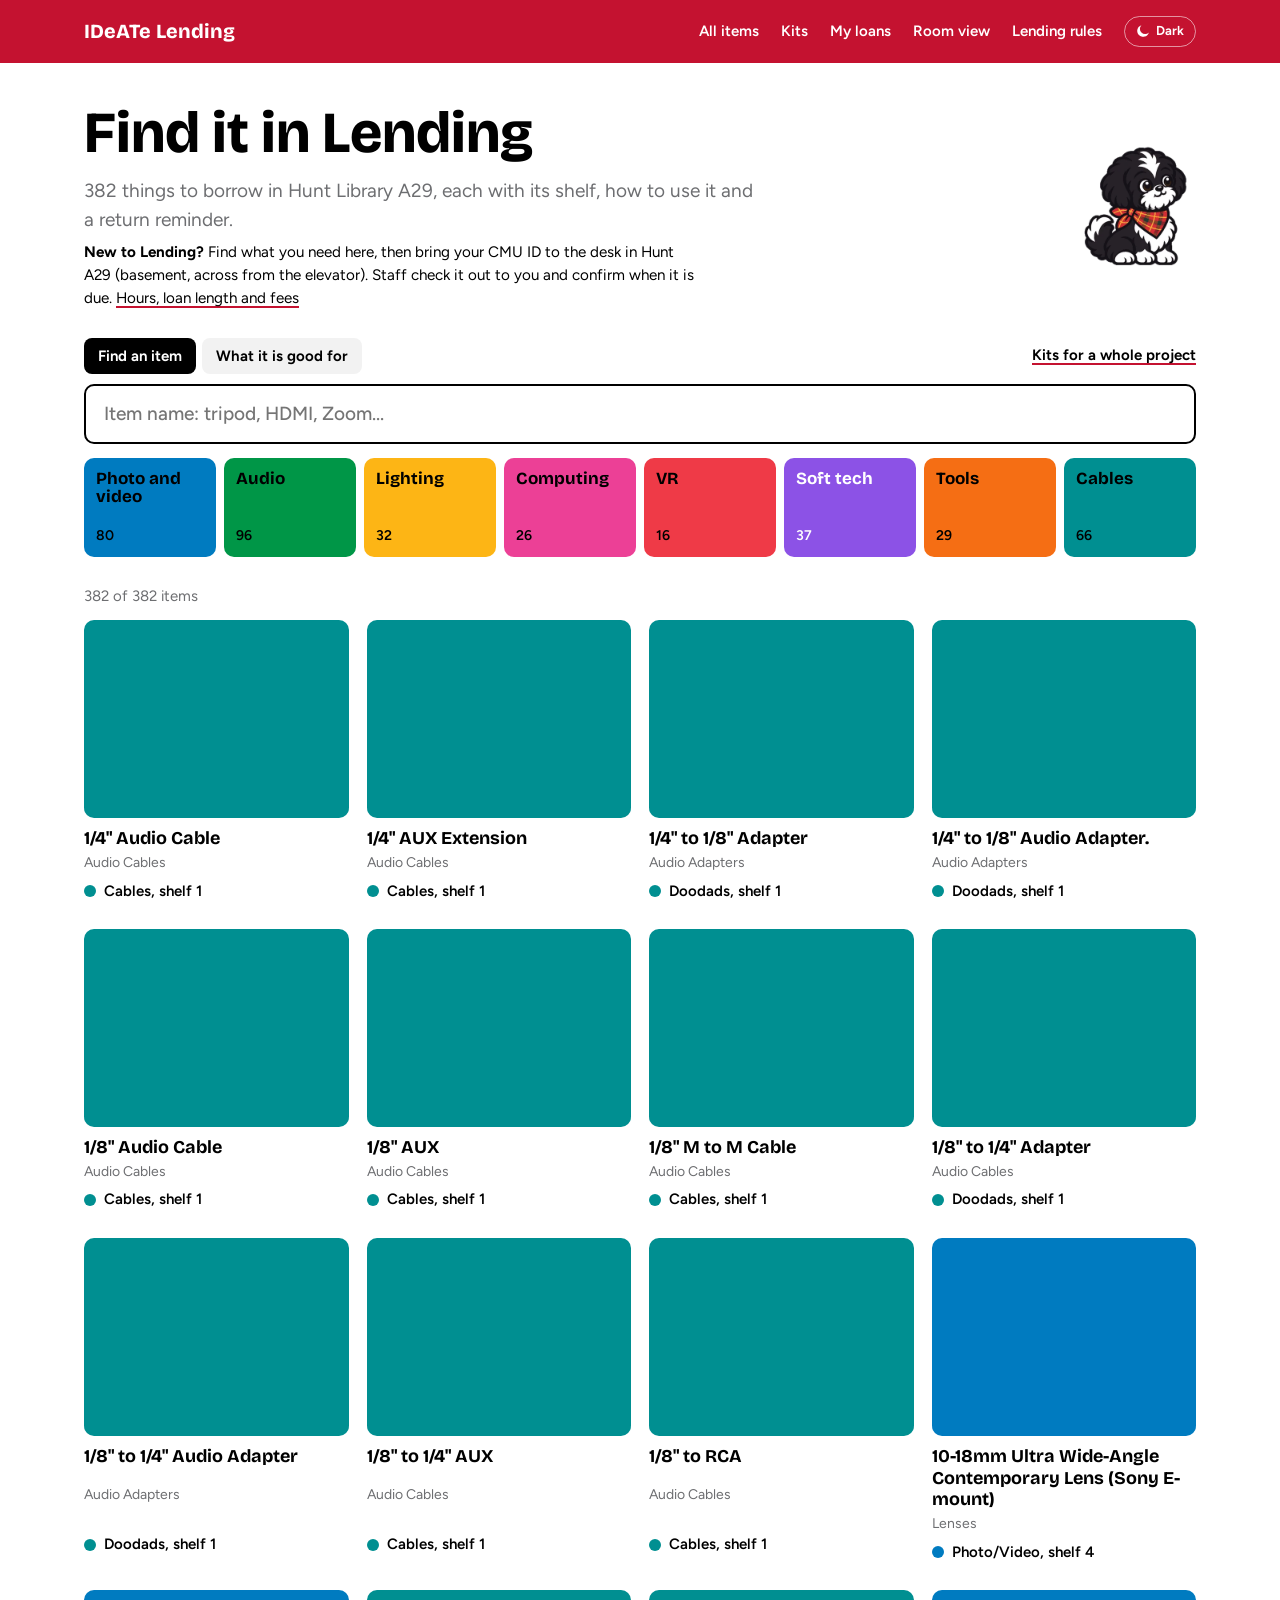
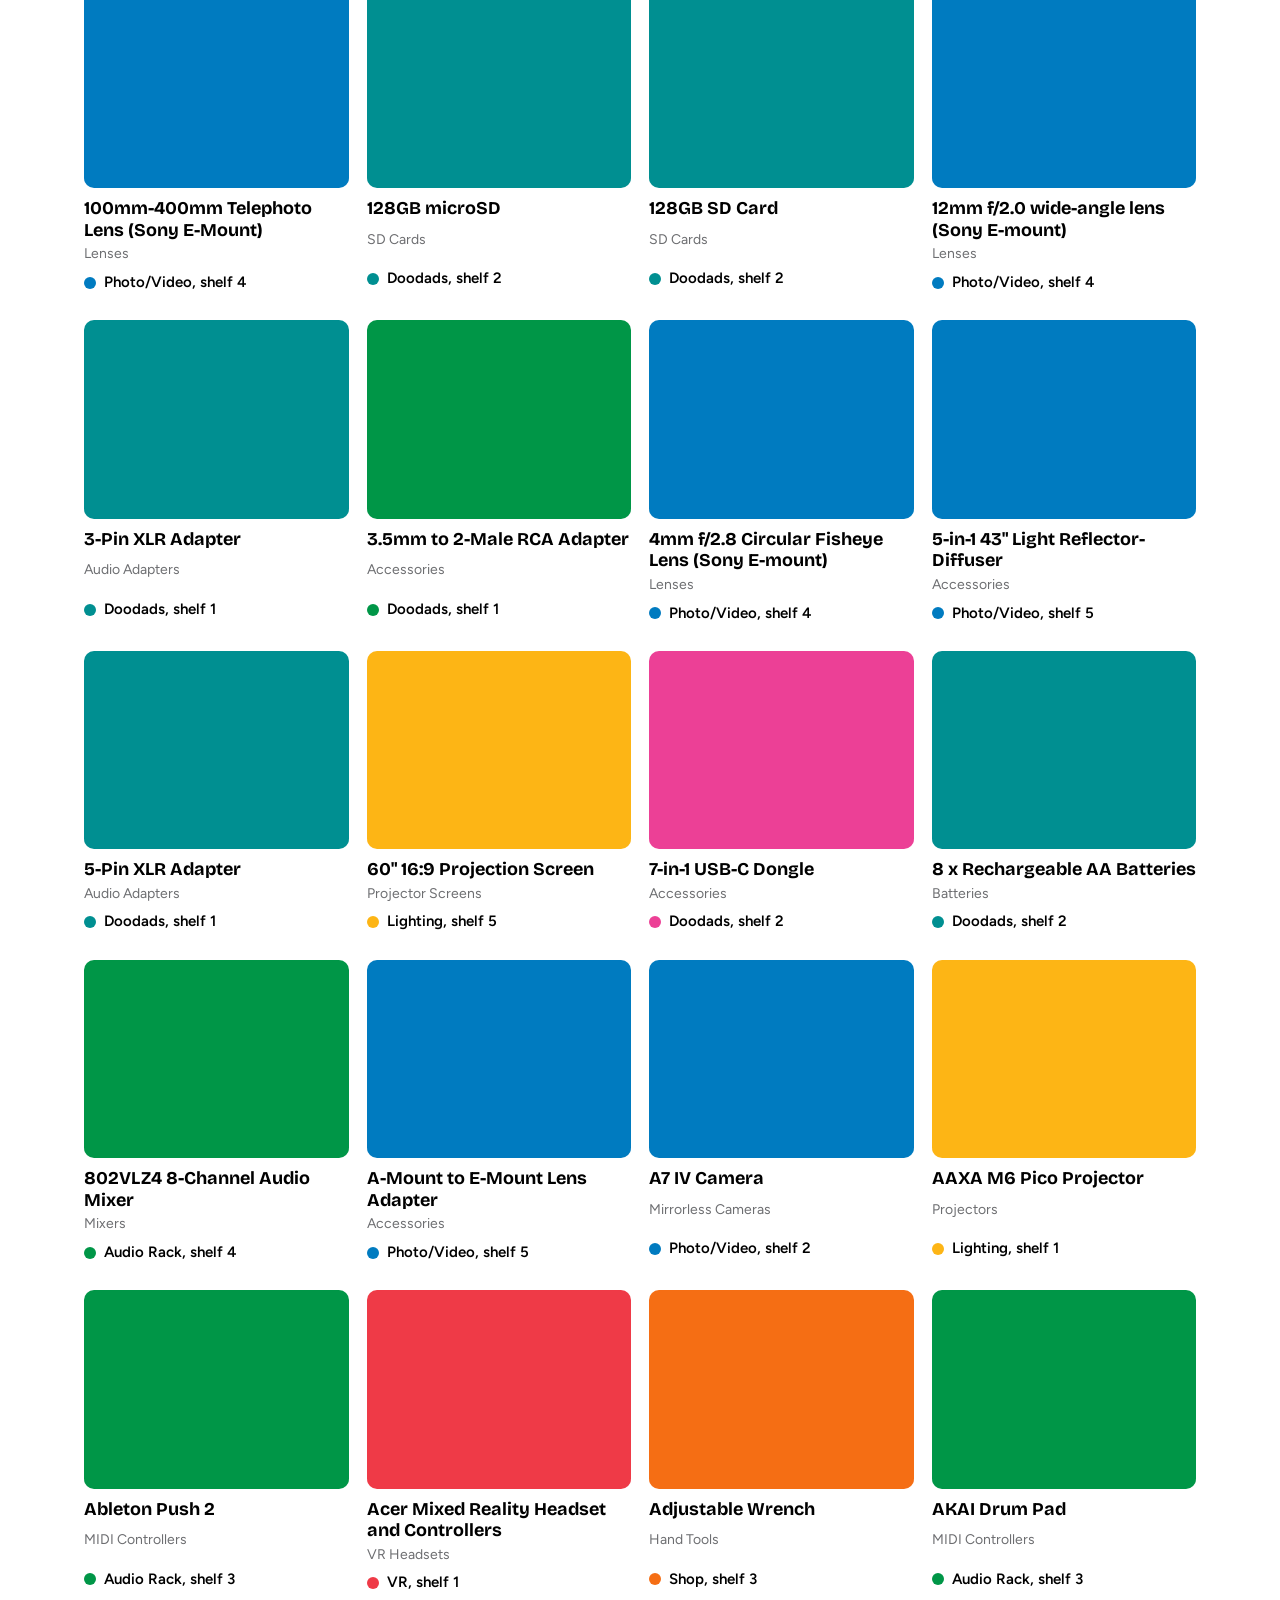
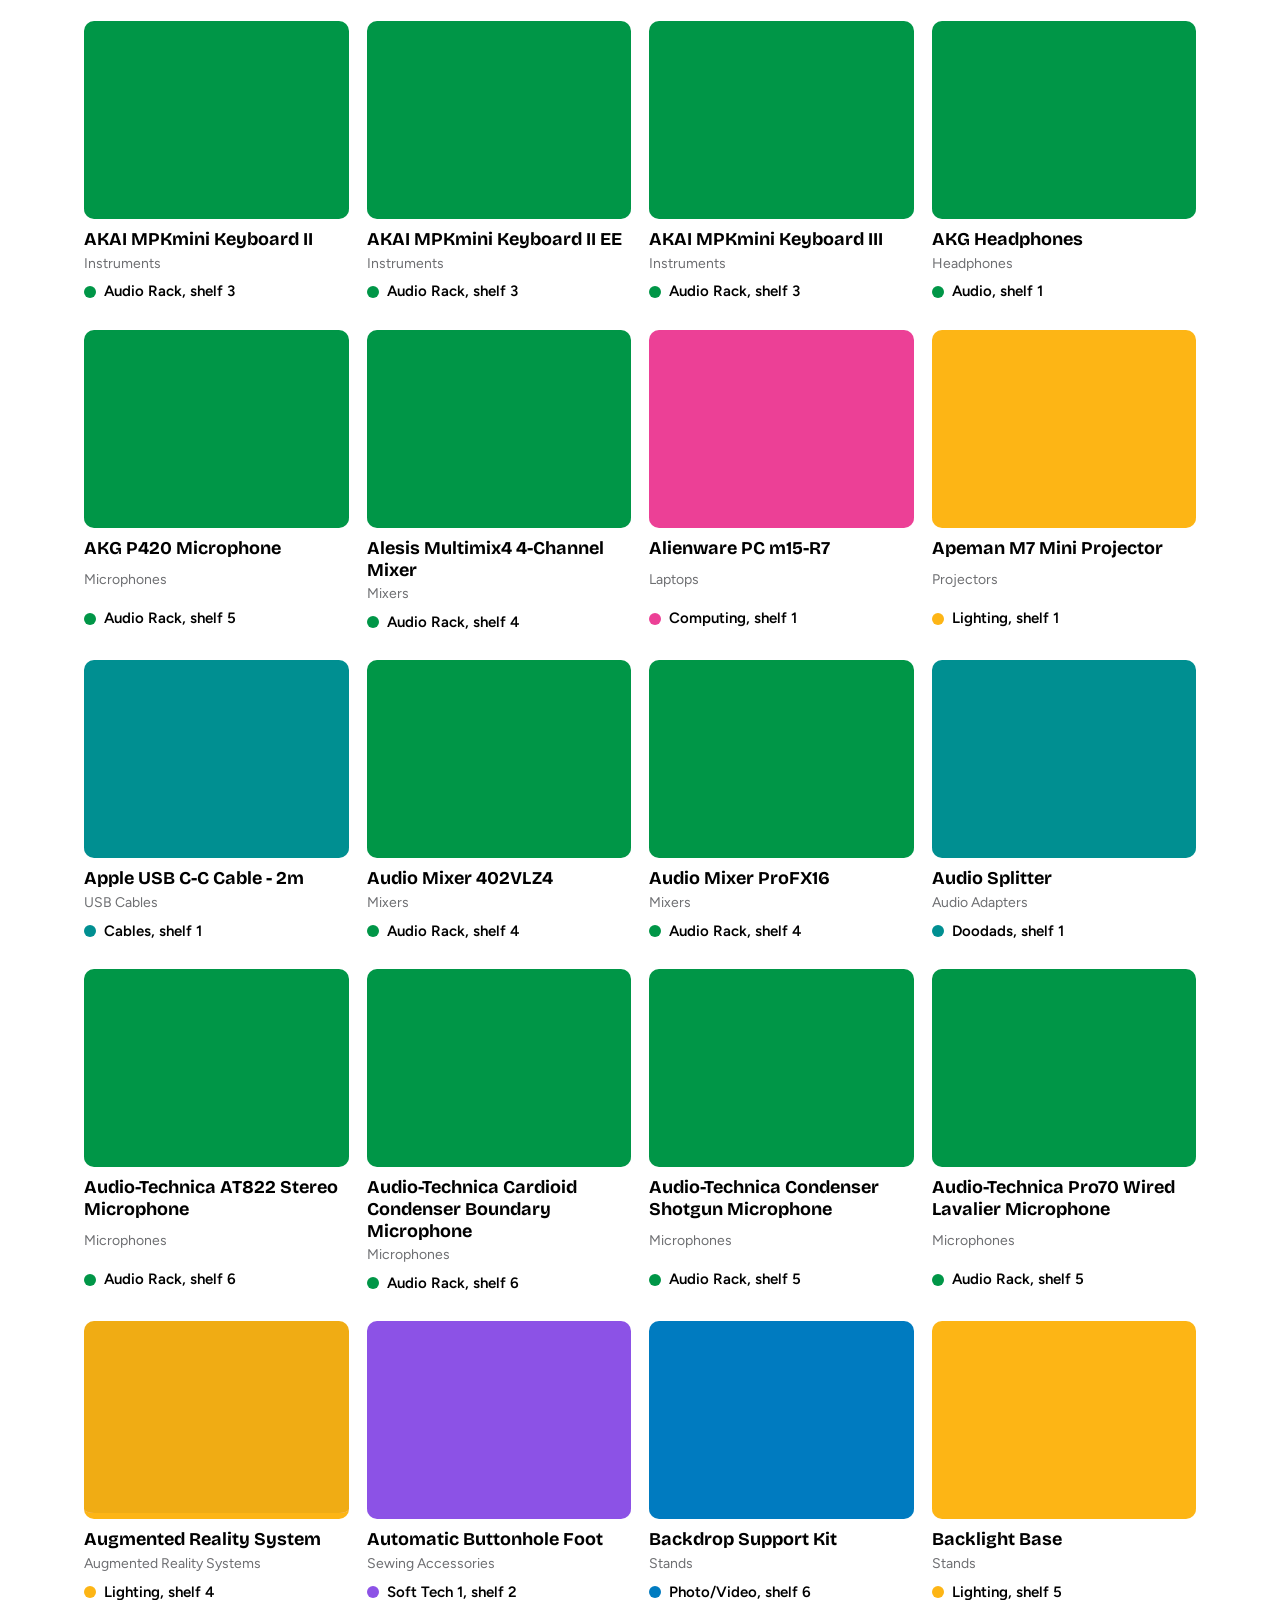
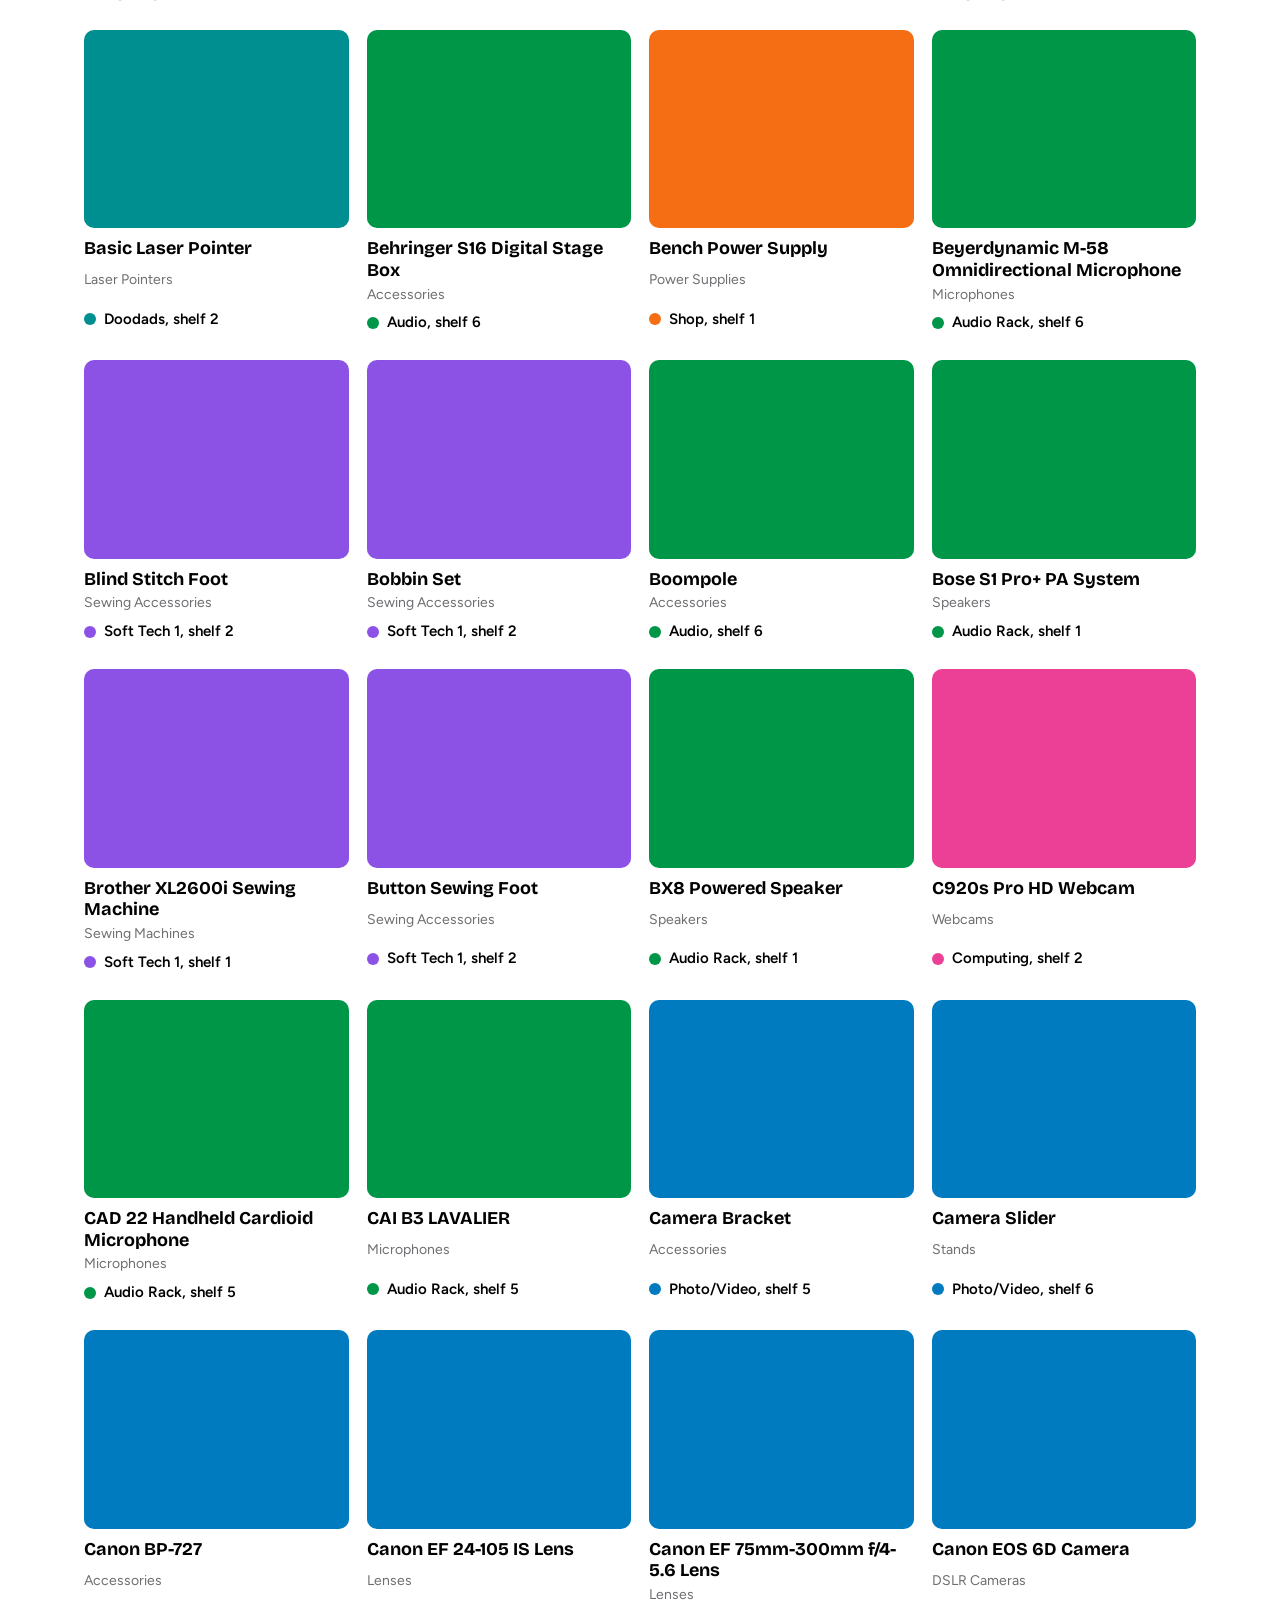
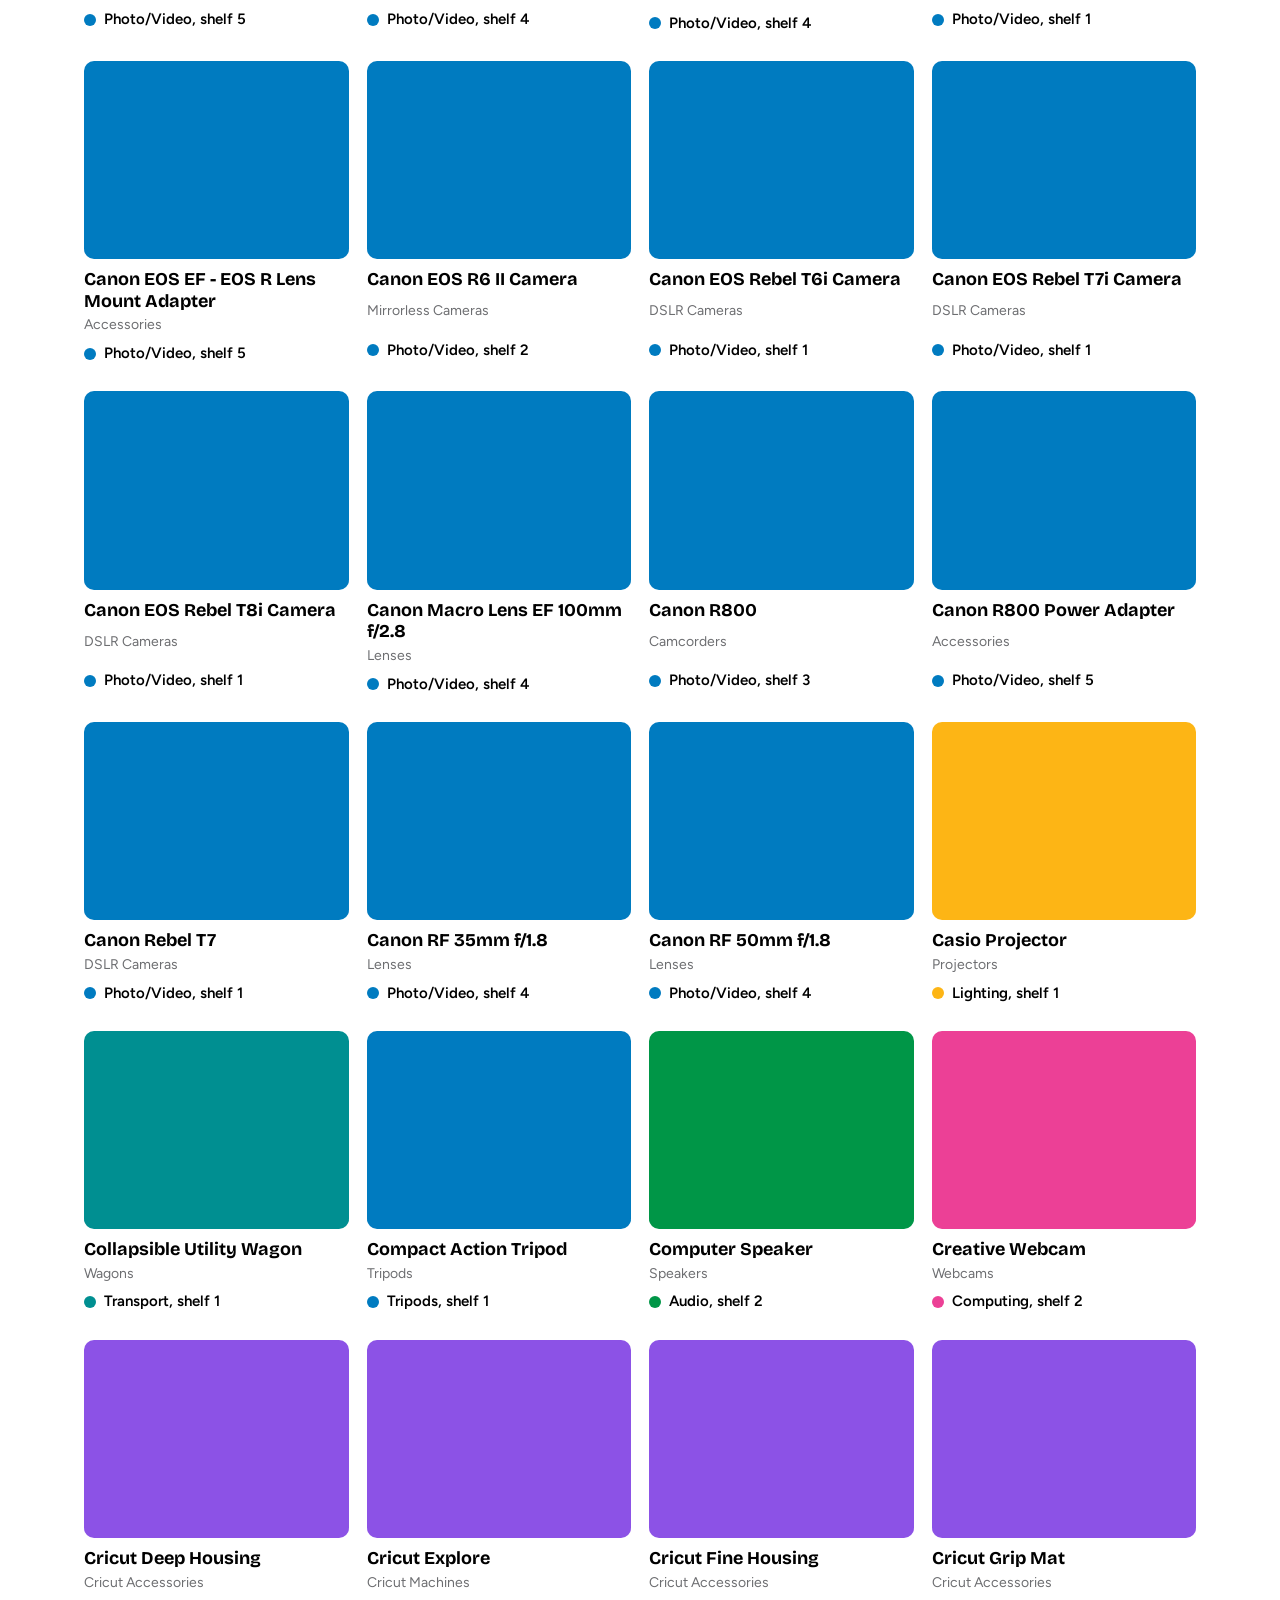
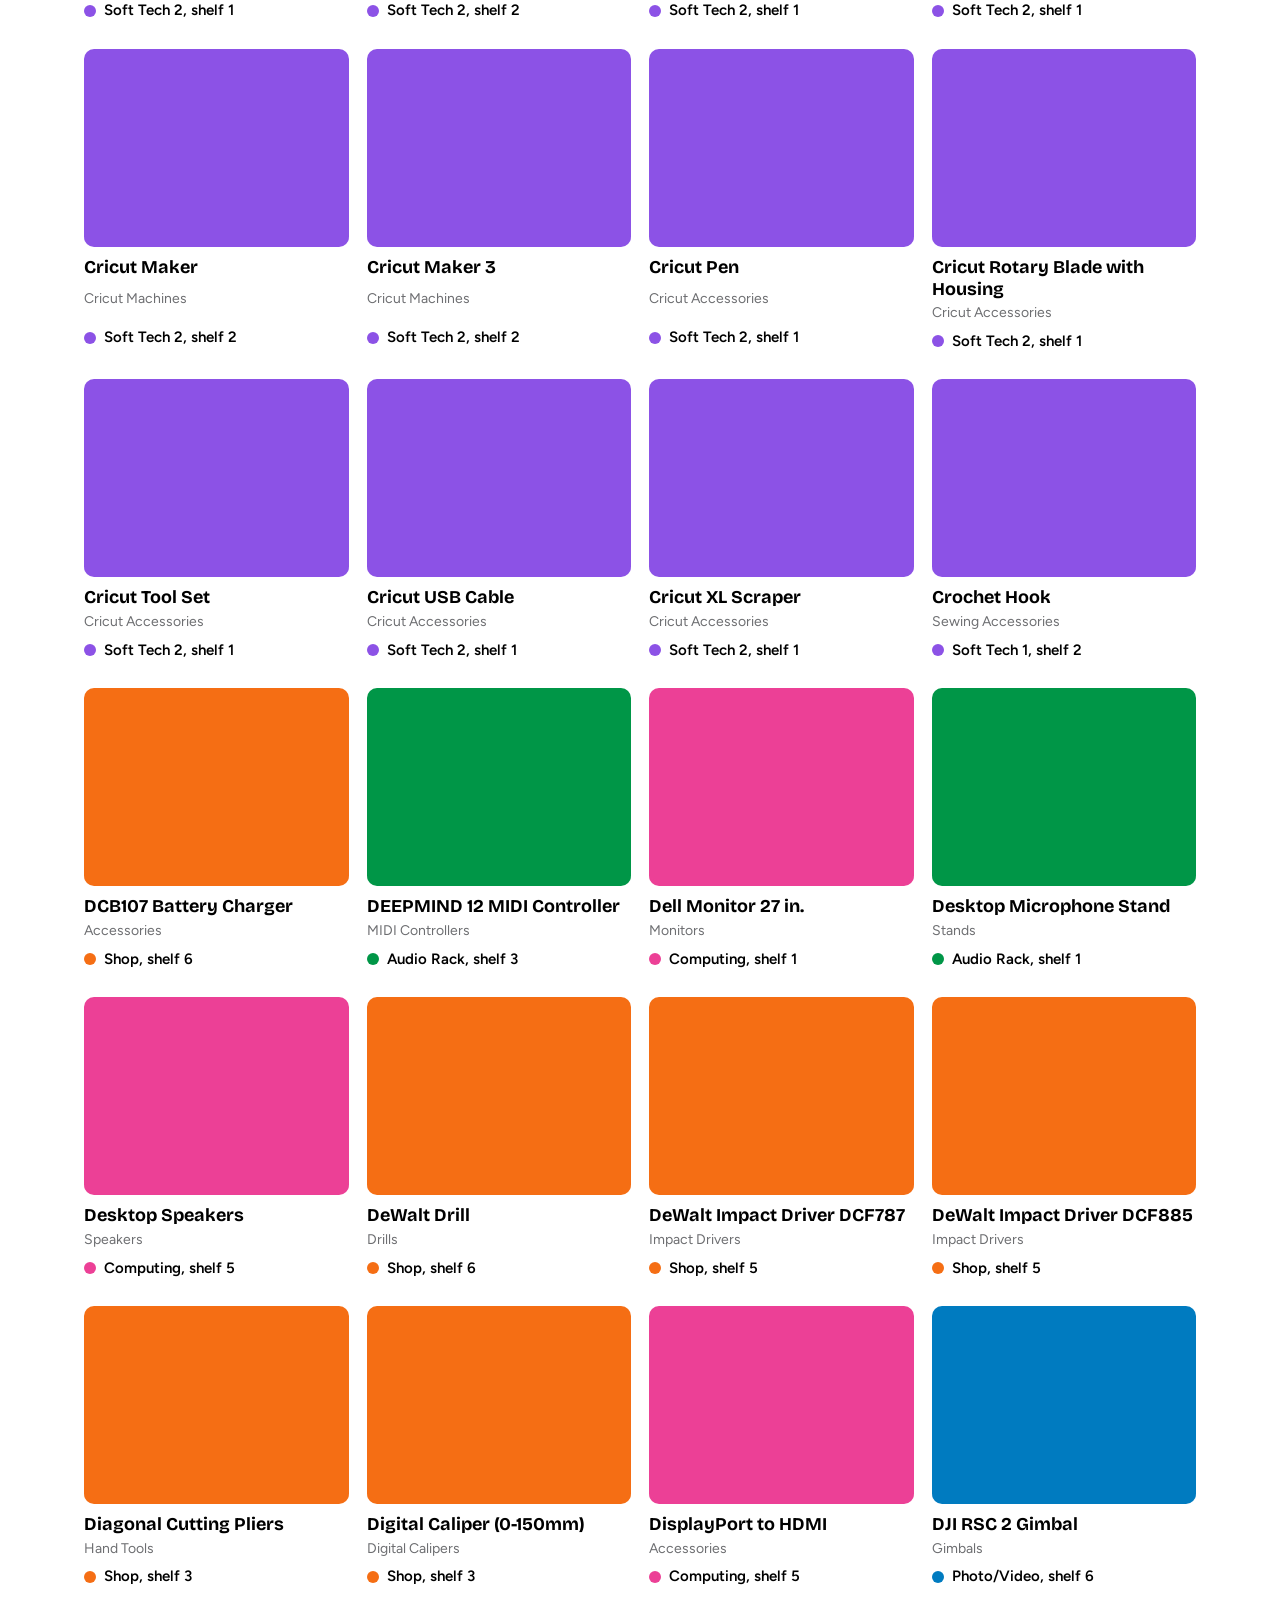
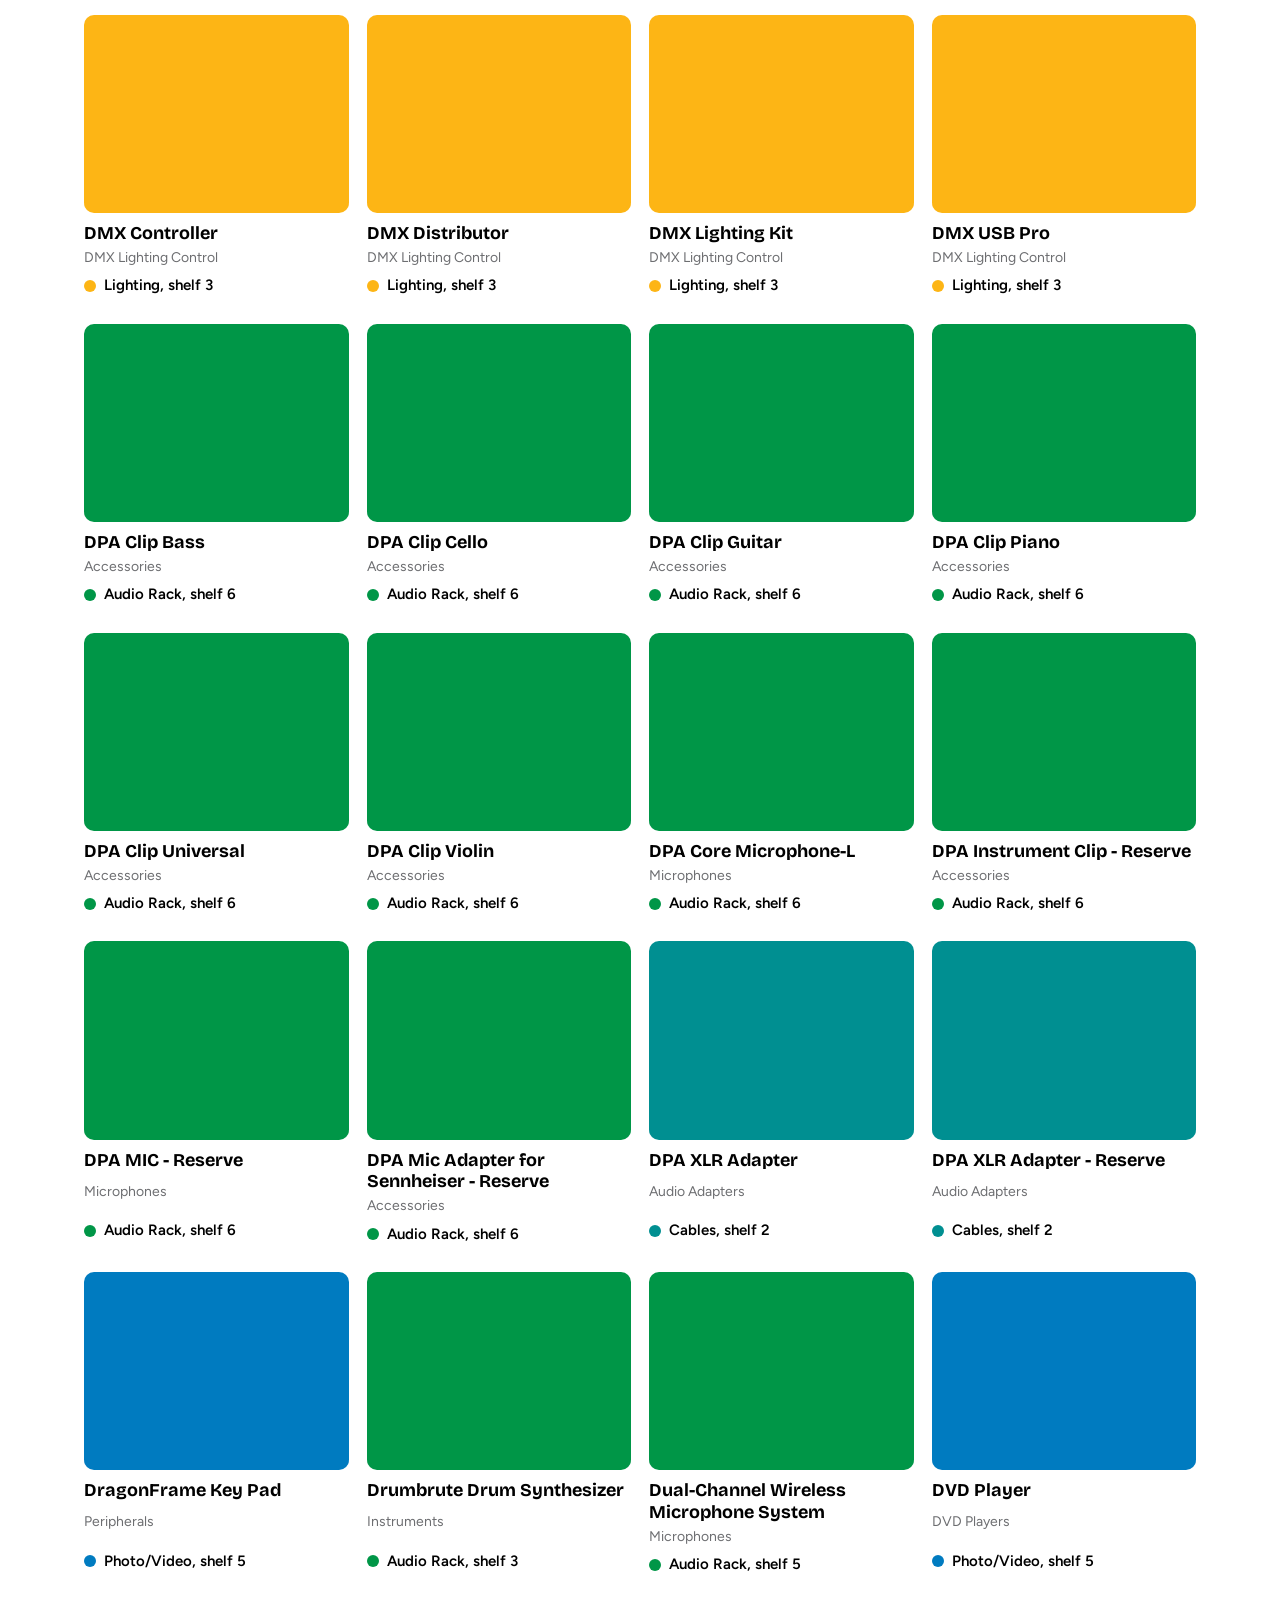
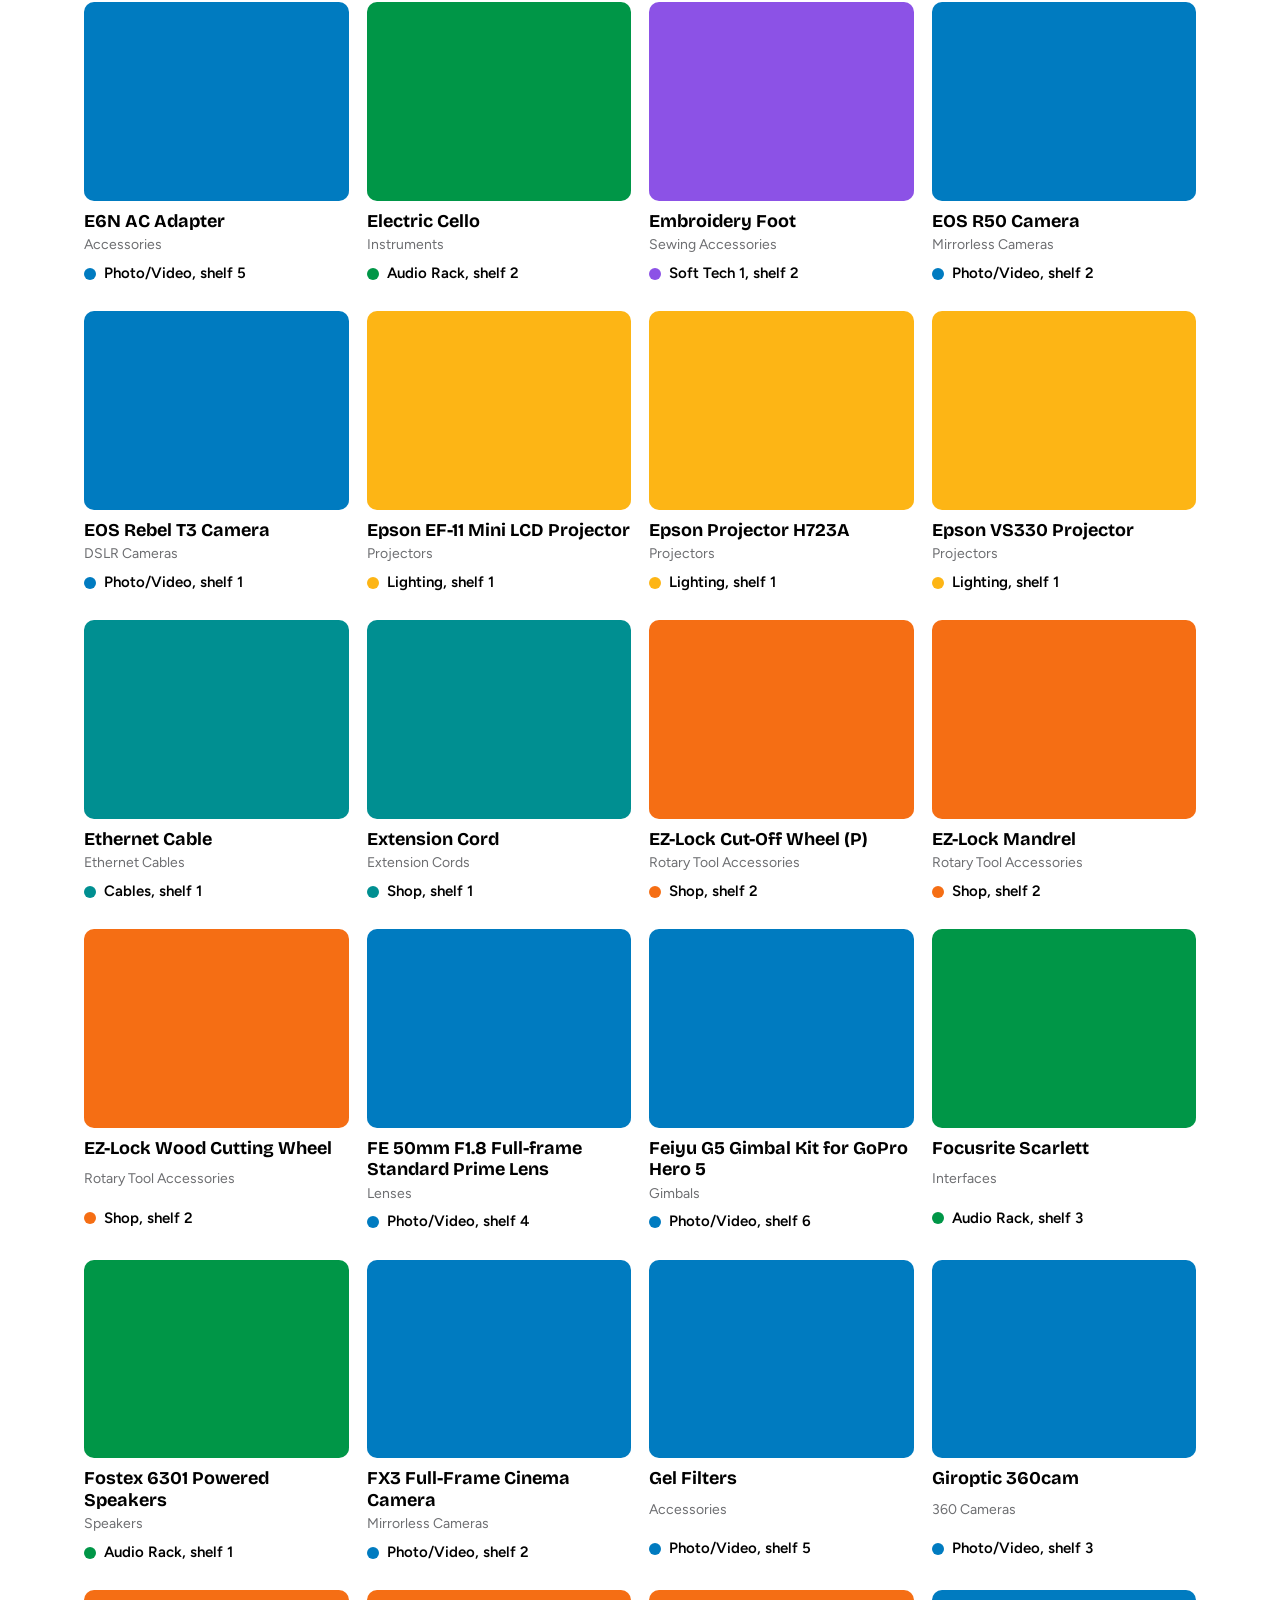
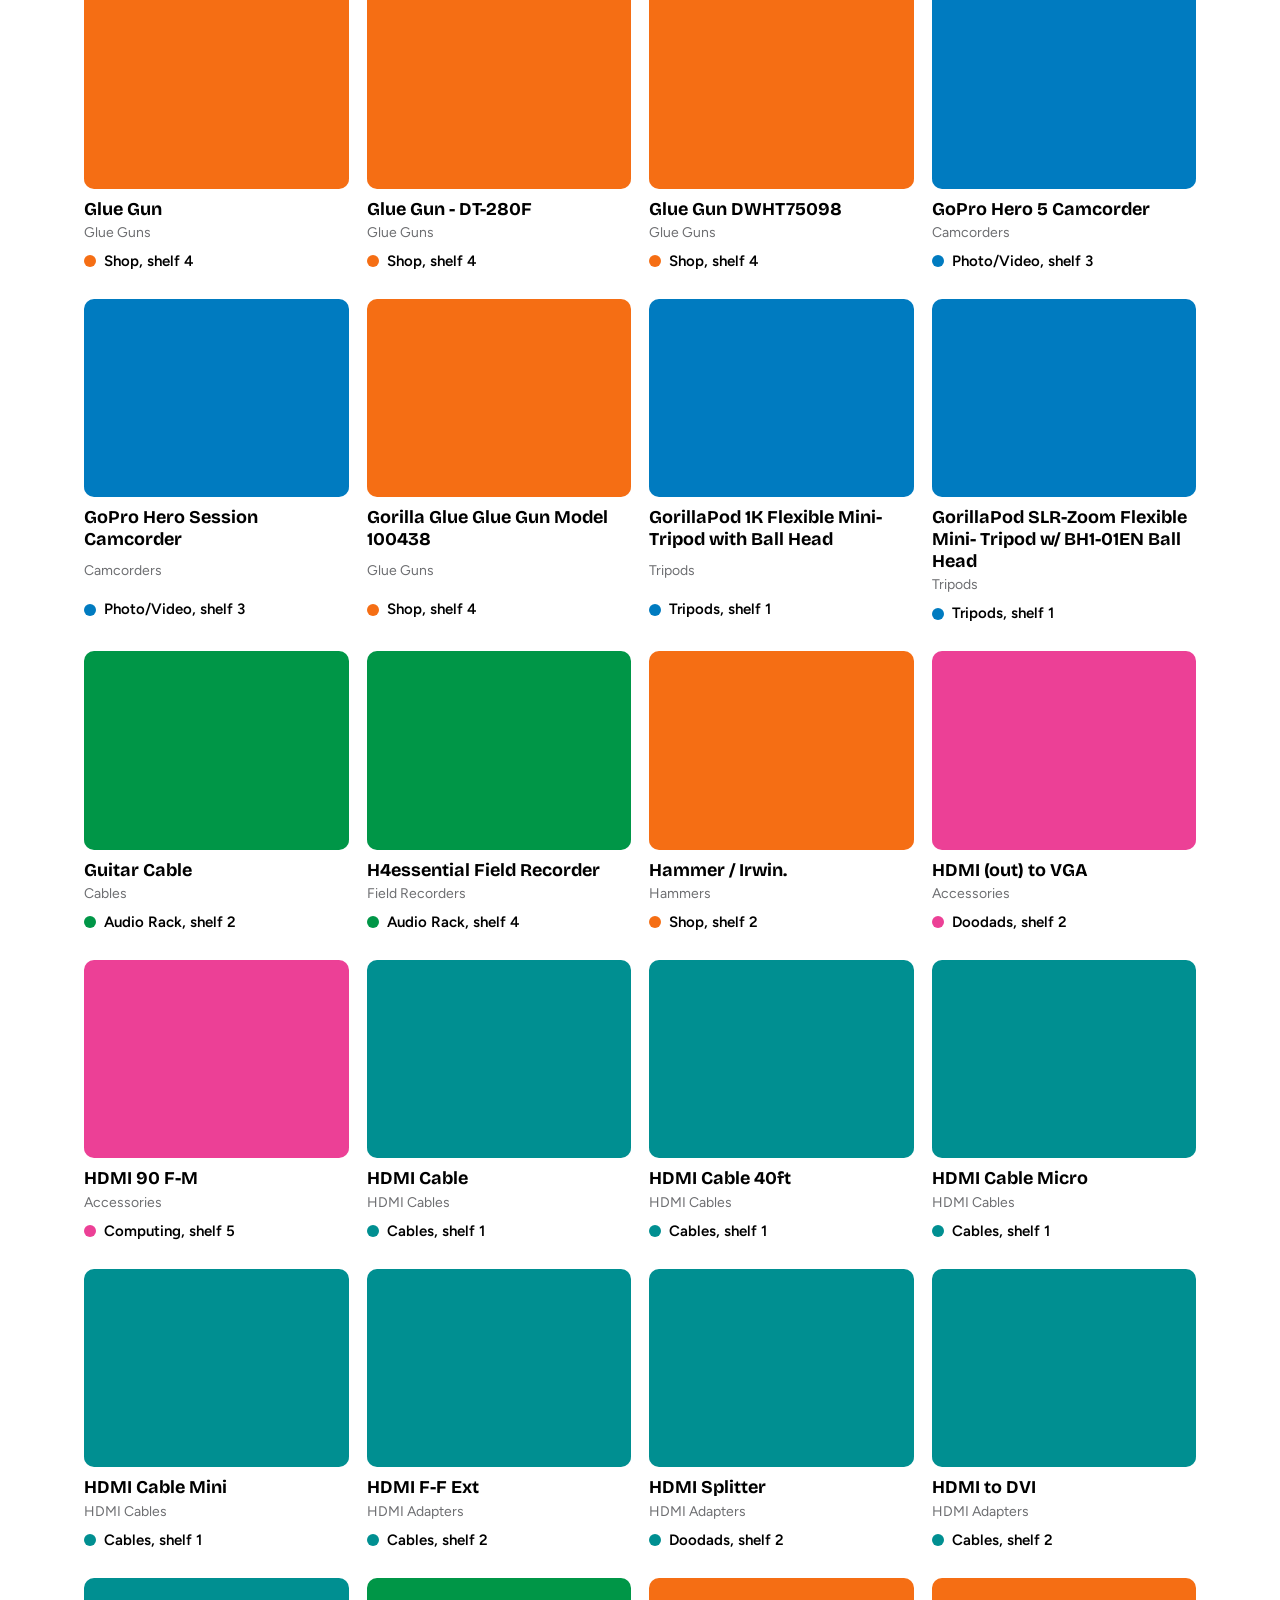
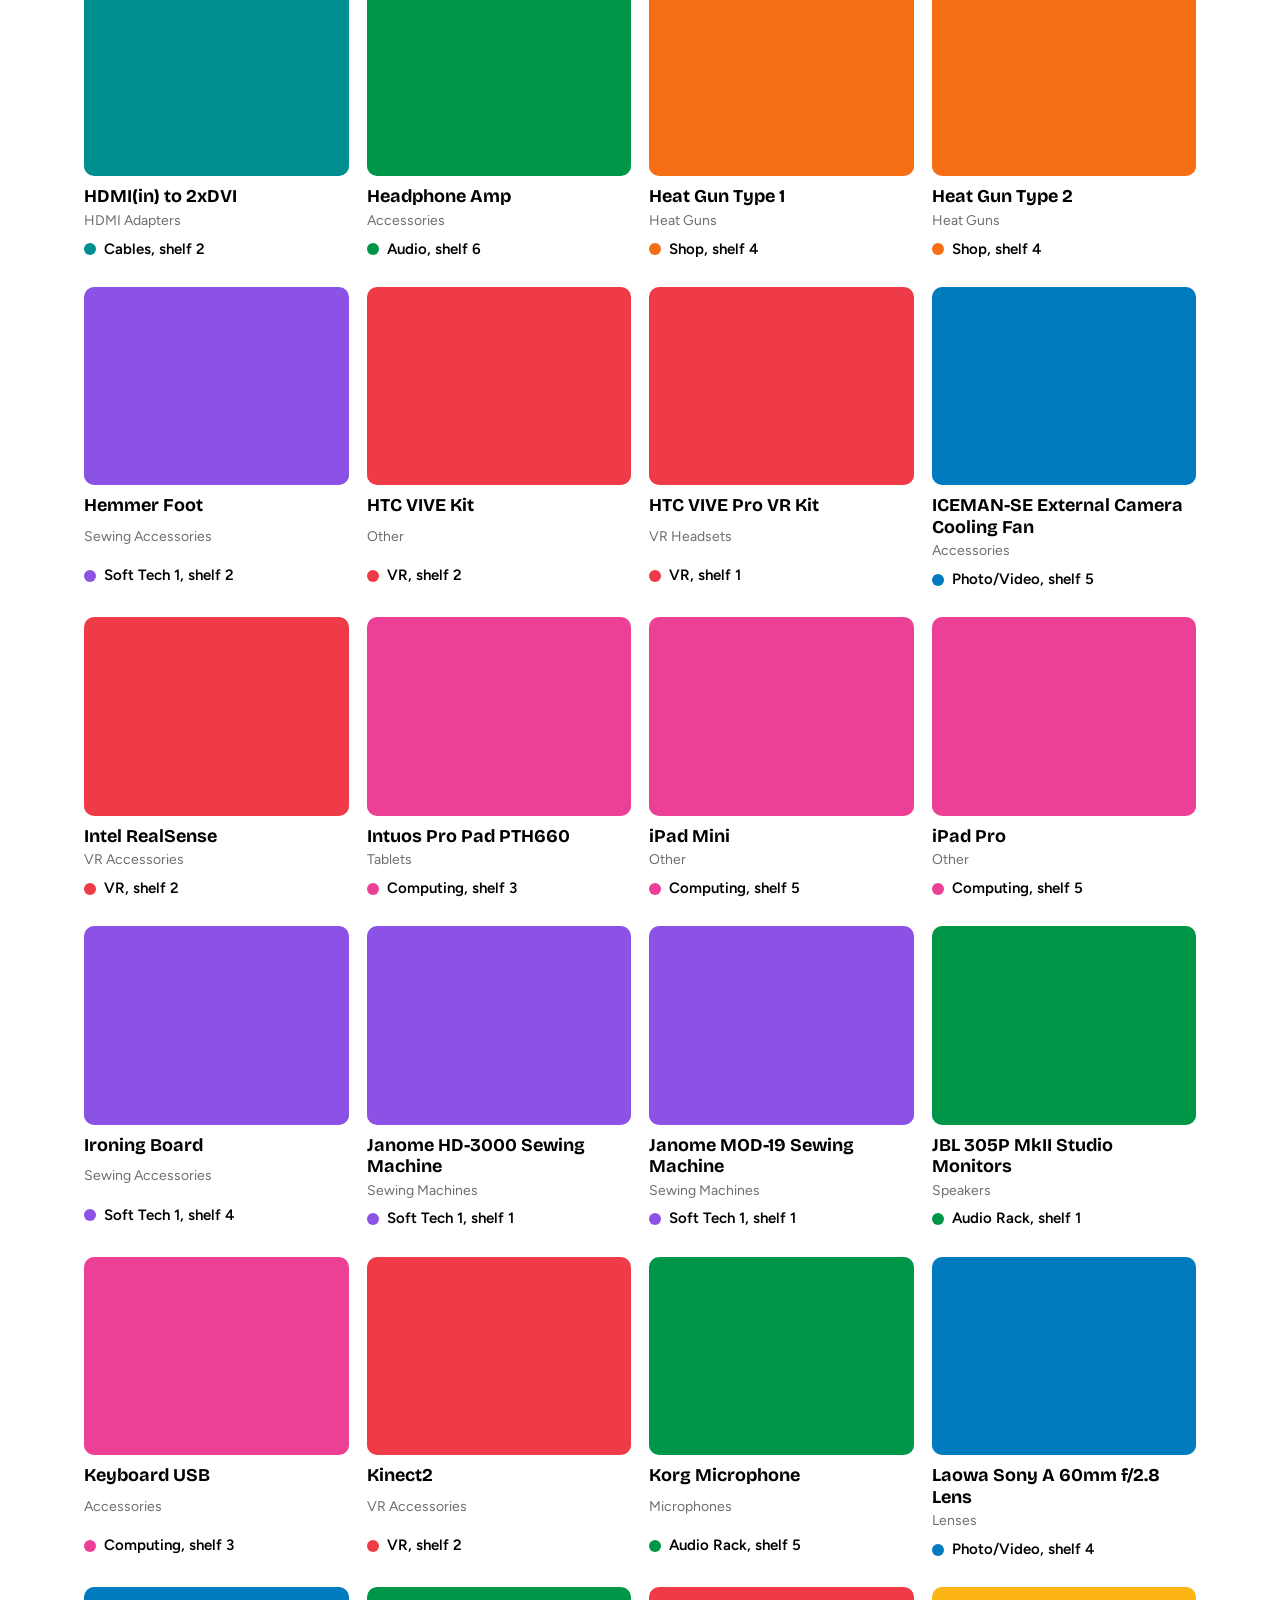
==== commit fa77f150: "Simpler: no out of service, no sign-in list; only the picked list light blinks - Out of service and " ====
--- a/index.html
+++ b/index.html
@@ -8,8 +8,8 @@
   <title>IDeATe Lending · Item guides</title>
   <link rel="preconnect" href="https://fonts.googleapis.com"><link rel="preconnect" href="https://fonts.gstatic.com" crossorigin>
   <link rel="stylesheet" href="https://fonts.googleapis.com/css2?family=Bricolage+Grotesque:opsz,wght@12..96,500..800&family=Figtree:wght@400..700&display=swap">
-  <link rel="stylesheet" href="styles.css?v=remove-1">
-<link rel="stylesheet" href="dark.css?v=remove-1"><script src="theme.js?v=1"></script></head>
+  <link rel="stylesheet" href="styles.css?v=simple-1">
+<link rel="stylesheet" href="dark.css?v=simple-1"><script src="theme.js?v=1"></script></head>
 <body>
   <header class="site-header"><div class="header-inner">
     <a class="brand" href="./" aria-label="IDeATe Lending, all items"><span>IDeATe Lending</span></a>
@@ -17,6 +17,6 @@
   </div></header>
   <main id="app" tabindex="-1"></main>
   <footer class="site-footer"><div><strong>IDeATe Lending item guides</strong><p>Based on the October 2026 inventory. Find the item, gather what you need, and ask the lending desk about the exact kit and current availability.</p><p><a href="mailto:help@ideate.cmu.edu?subject=Suggestion%20for%20the%20Lending%20item%20guides&body=Hi%20IDeATe%20Lending%2C%0A%0AA%20suggestion%20for%20the%20item%20guides%20or%20the%20Room%20Locator%3A%0A%0A">Suggest something</a></p><p><a href="staff.html">Staff tools: move or add items</a></p></div><p>Student project by Diana Caballero and Gauri Sharma for 60-223. Unofficial guide; CMU and manufacturer pages are the source for policies and product instructions.</p></footer>
-  <script src="app.js?v=remove-1" defer></script>
+  <script src="app.js?v=simple-1" defer></script>
 </body>
 </html>
--- a/styles.css
+++ b/styles.css
@@ -289,4 +289,3 @@
 .kit-map .mini-unit.lit{--glow:#fff!important;background:#fff;box-shadow:0 0 0 2px #c41230,0 0 10px 3px rgba(196,18,48,.35)}
 .how-borrow{margin:.4rem 0 0;max-width:62ch;font-size:.95rem;line-height:1.5}
 .how-borrow a{white-space:nowrap}
-.out-of-service{margin:.6rem 0;padding:.6rem .8rem;border-left:4px solid #c0392b;background:#fdecea;color:#5a1a12;border-radius:4px;line-height:1.45}
--- a/dark.css
+++ b/dark.css
@@ -43,9 +43,6 @@
 :root:not([data-theme=light]) .theme-toggle{color:#fff}
 }
 .theme-toggle{display:inline-flex;align-items:center;gap:6px;background:none;border:1px solid rgba(255,255,255,.55);border-radius:999px;color:inherit;font:inherit;font-size:13px;font-weight:650;padding:4px 11px;cursor:pointer;white-space:nowrap}.theme-toggle:hover{border-color:#fff}.theme-toggle svg{width:14px;height:14px}
-@media (prefers-color-scheme: dark){:root:not([data-theme="light"]) .out-of-service{background:#3a1d1a;color:#f6d0cb;border-left-color:#ff6b5a}}
-:root[data-theme="dark"] .out-of-service{background:#3a1d1a;color:#f6d0cb;border-left-color:#ff6b5a}
-:root[data-theme="dark"] .home-who{background:#3a3220;color:var(--ink)}
 :root[data-theme="dark"] .edit-gone{background:#3a1d1a;color:#f6d0cb}
-:root[data-theme="dark"] .people-list .person{border-bottom-color:#3b3e44}
-@media (prefers-color-scheme: dark){:root:not([data-theme="light"]) .home-who{background:#3a3220;color:var(--ink)}:root:not([data-theme="light"]) .edit-gone{background:#3a1d1a;color:#f6d0cb}:root:not([data-theme="light"]) .people-list .person{border-bottom-color:#3b3e44}}
+
+@media (prefers-color-scheme: dark){:root:not([data-theme="light"]) .edit-gone{background:#3a1d1a;color:#f6d0cb}}
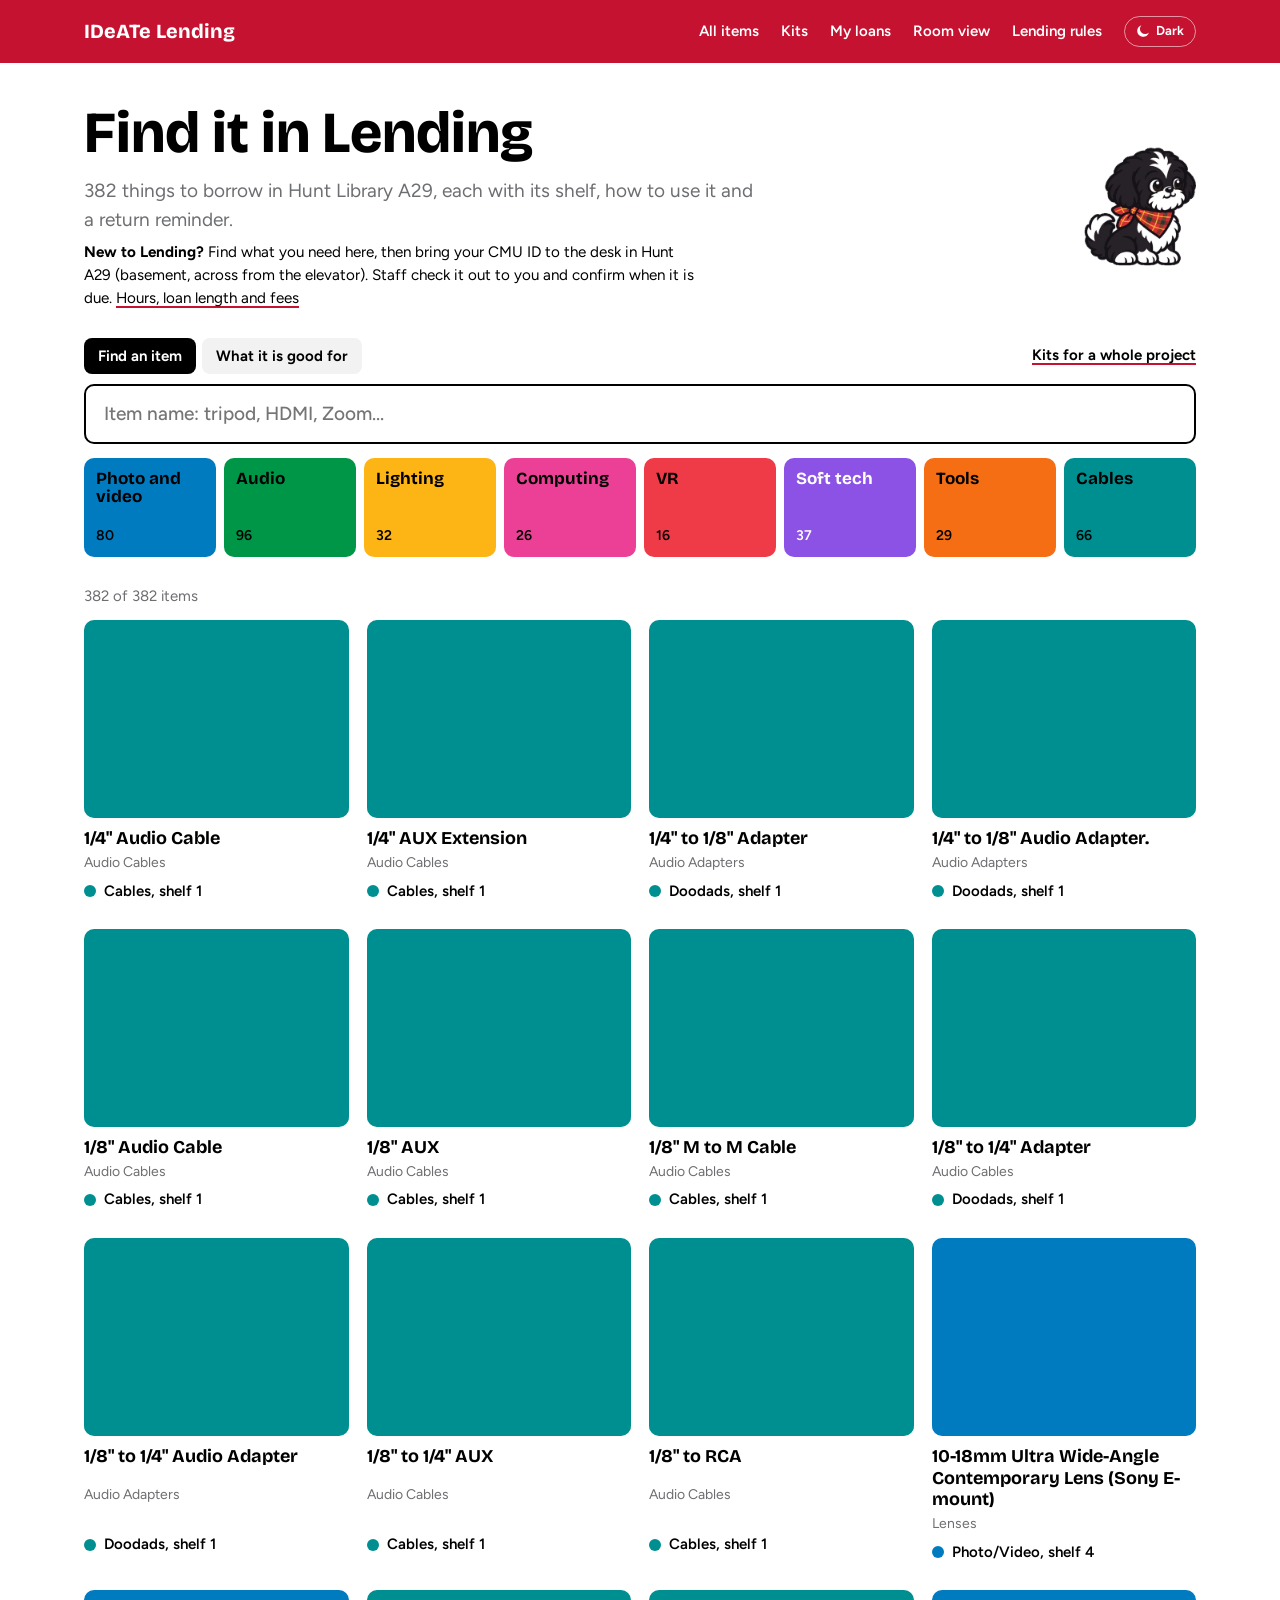
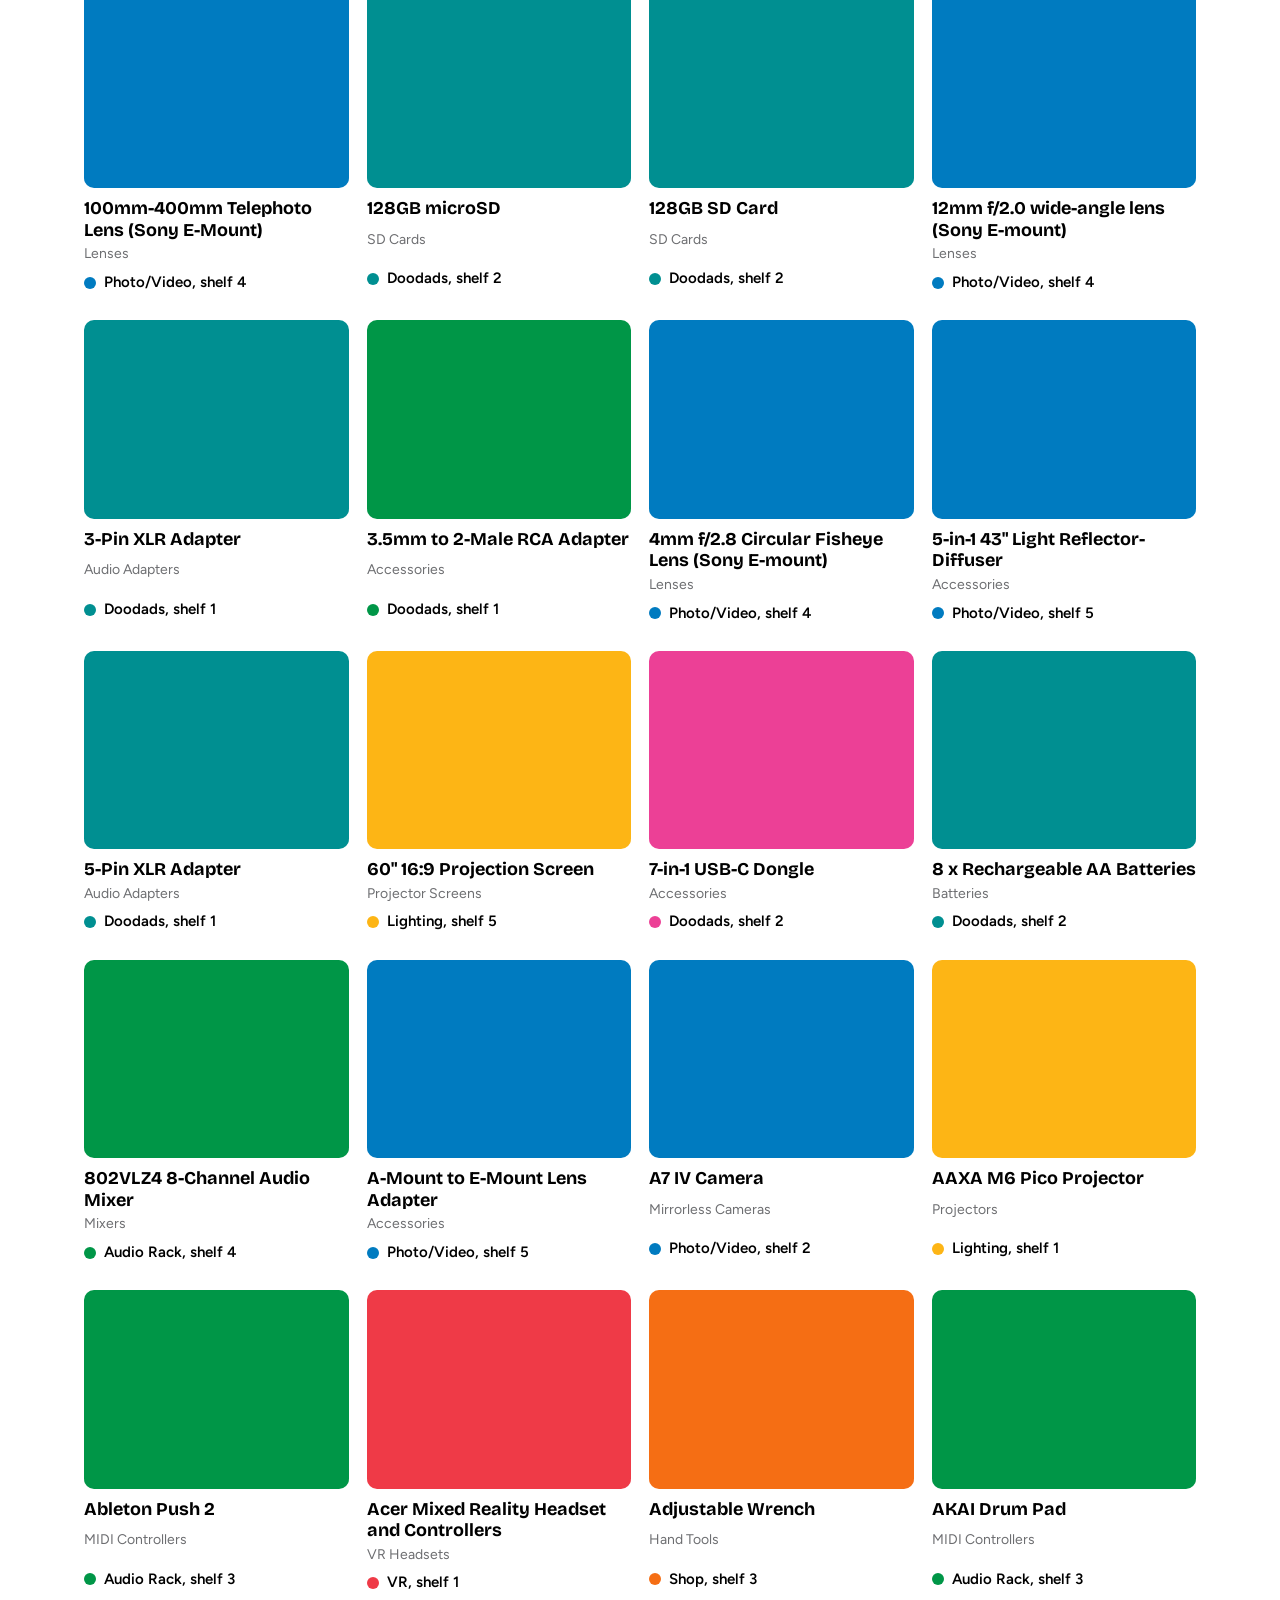
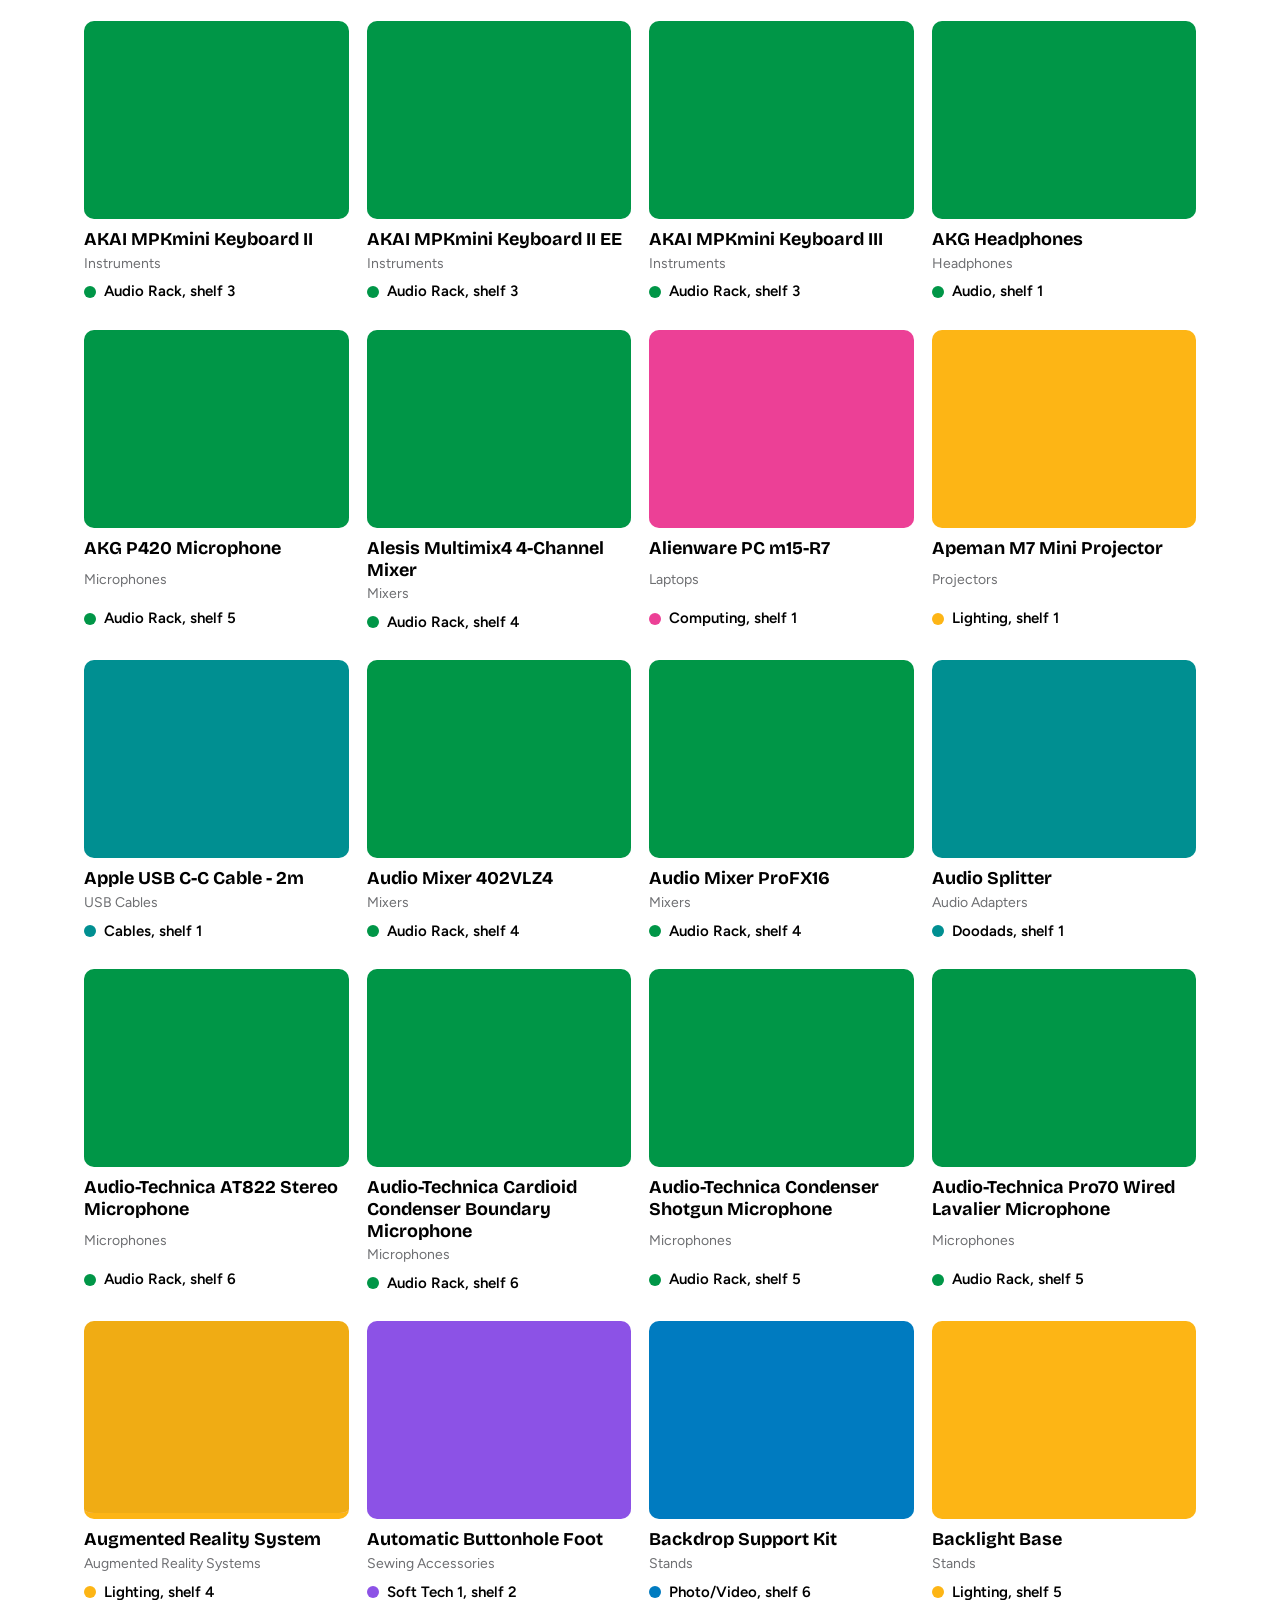
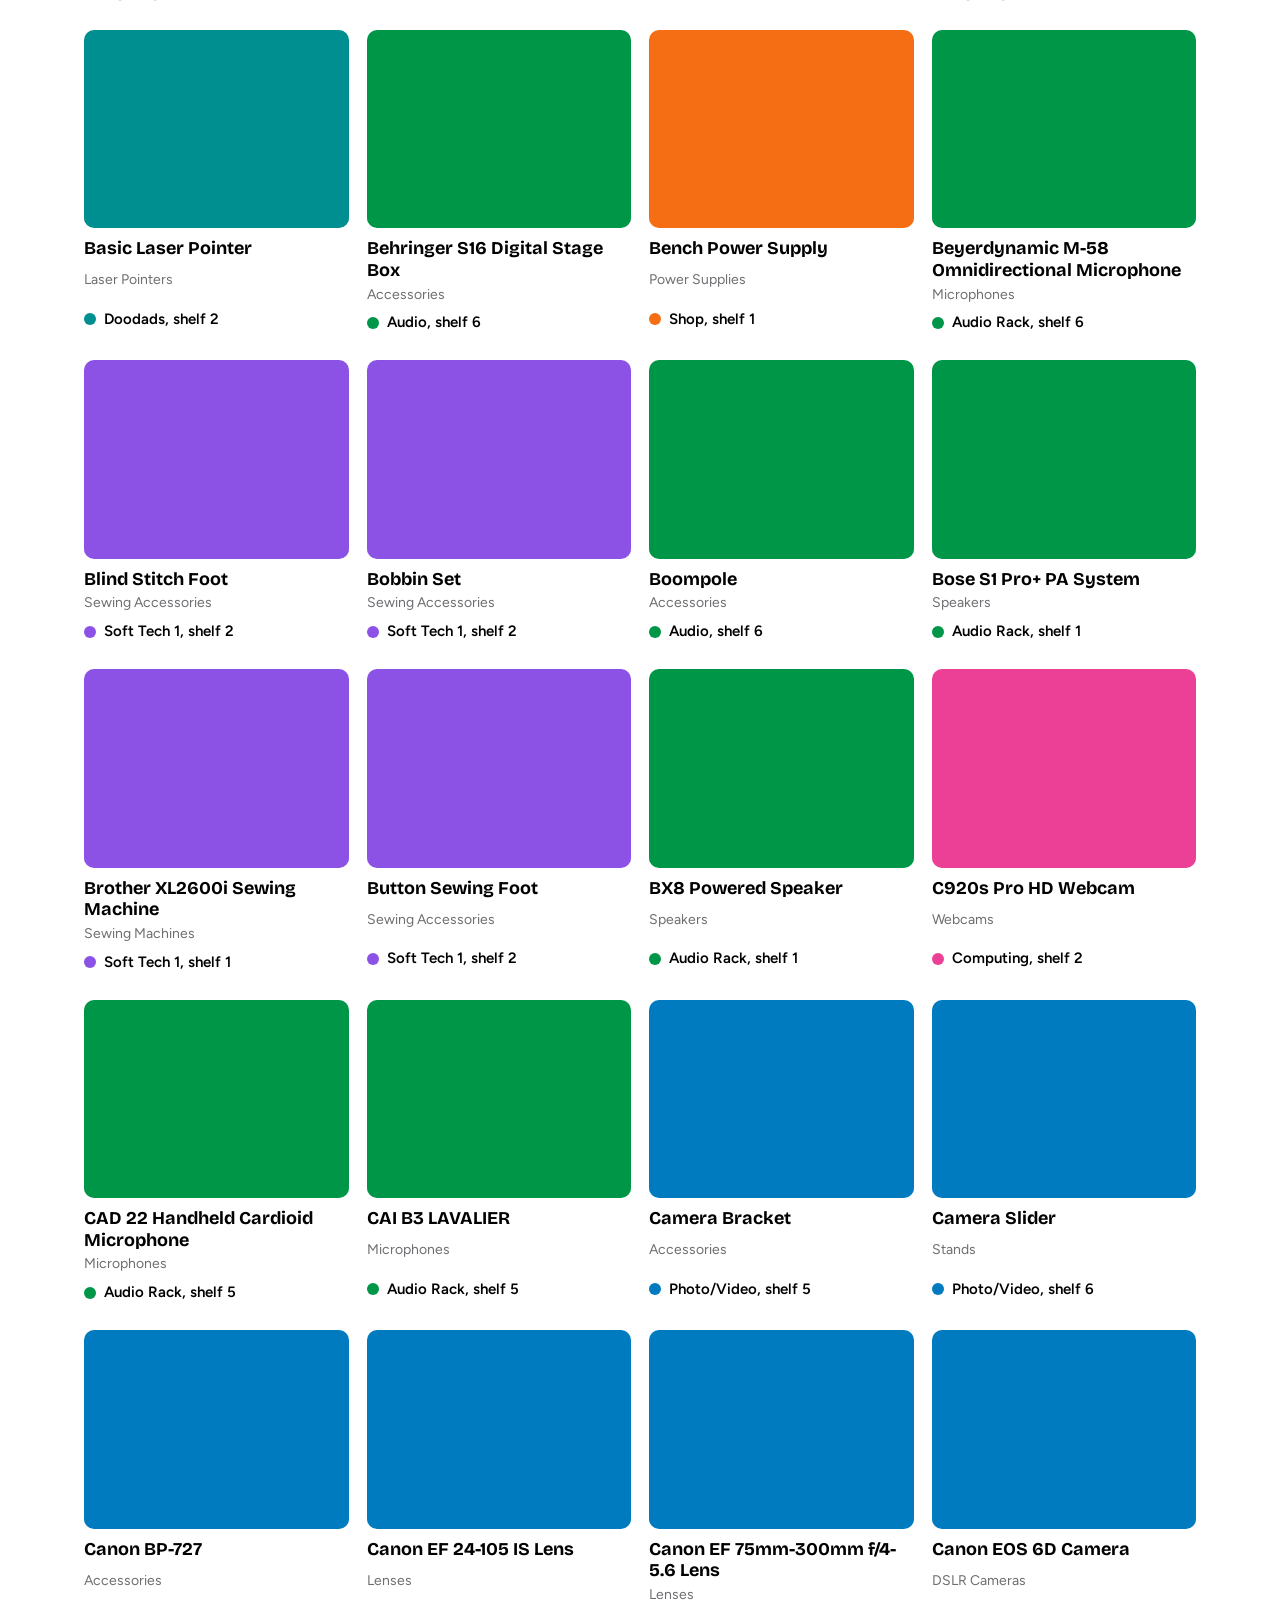
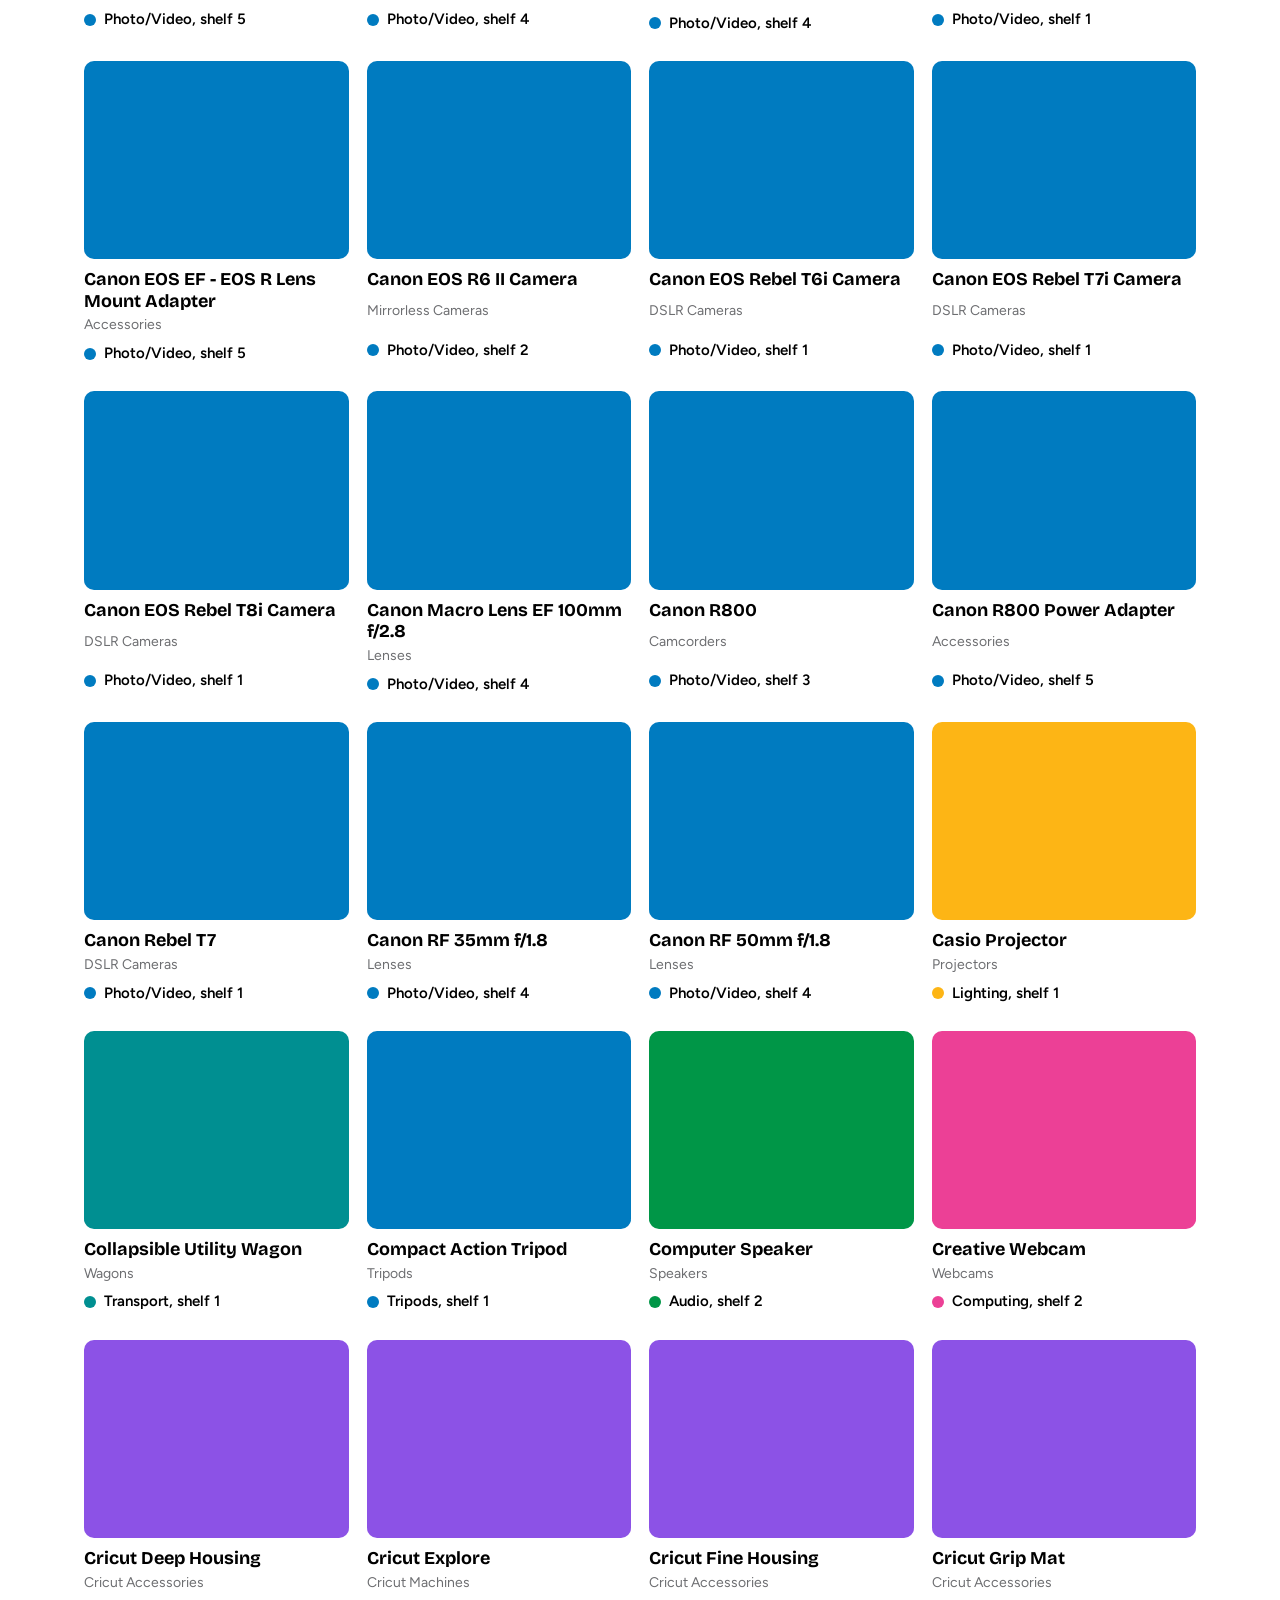
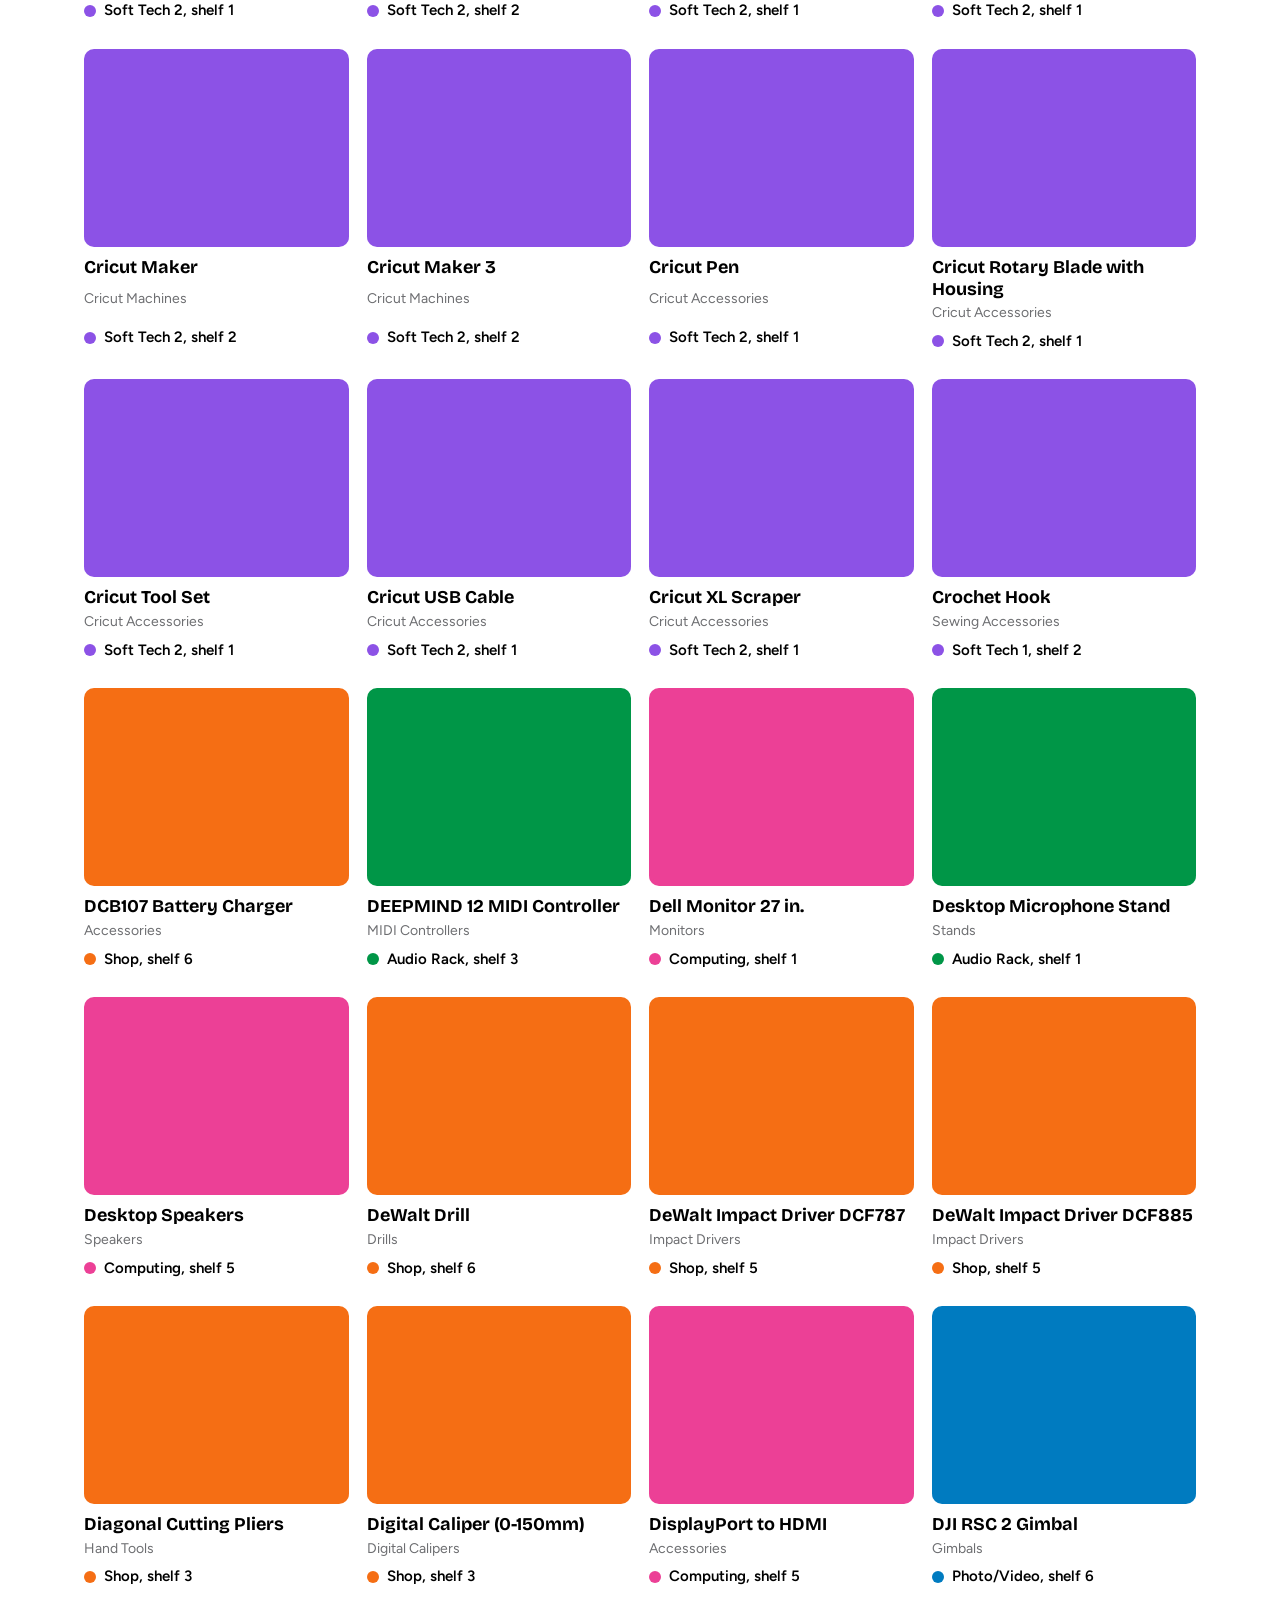
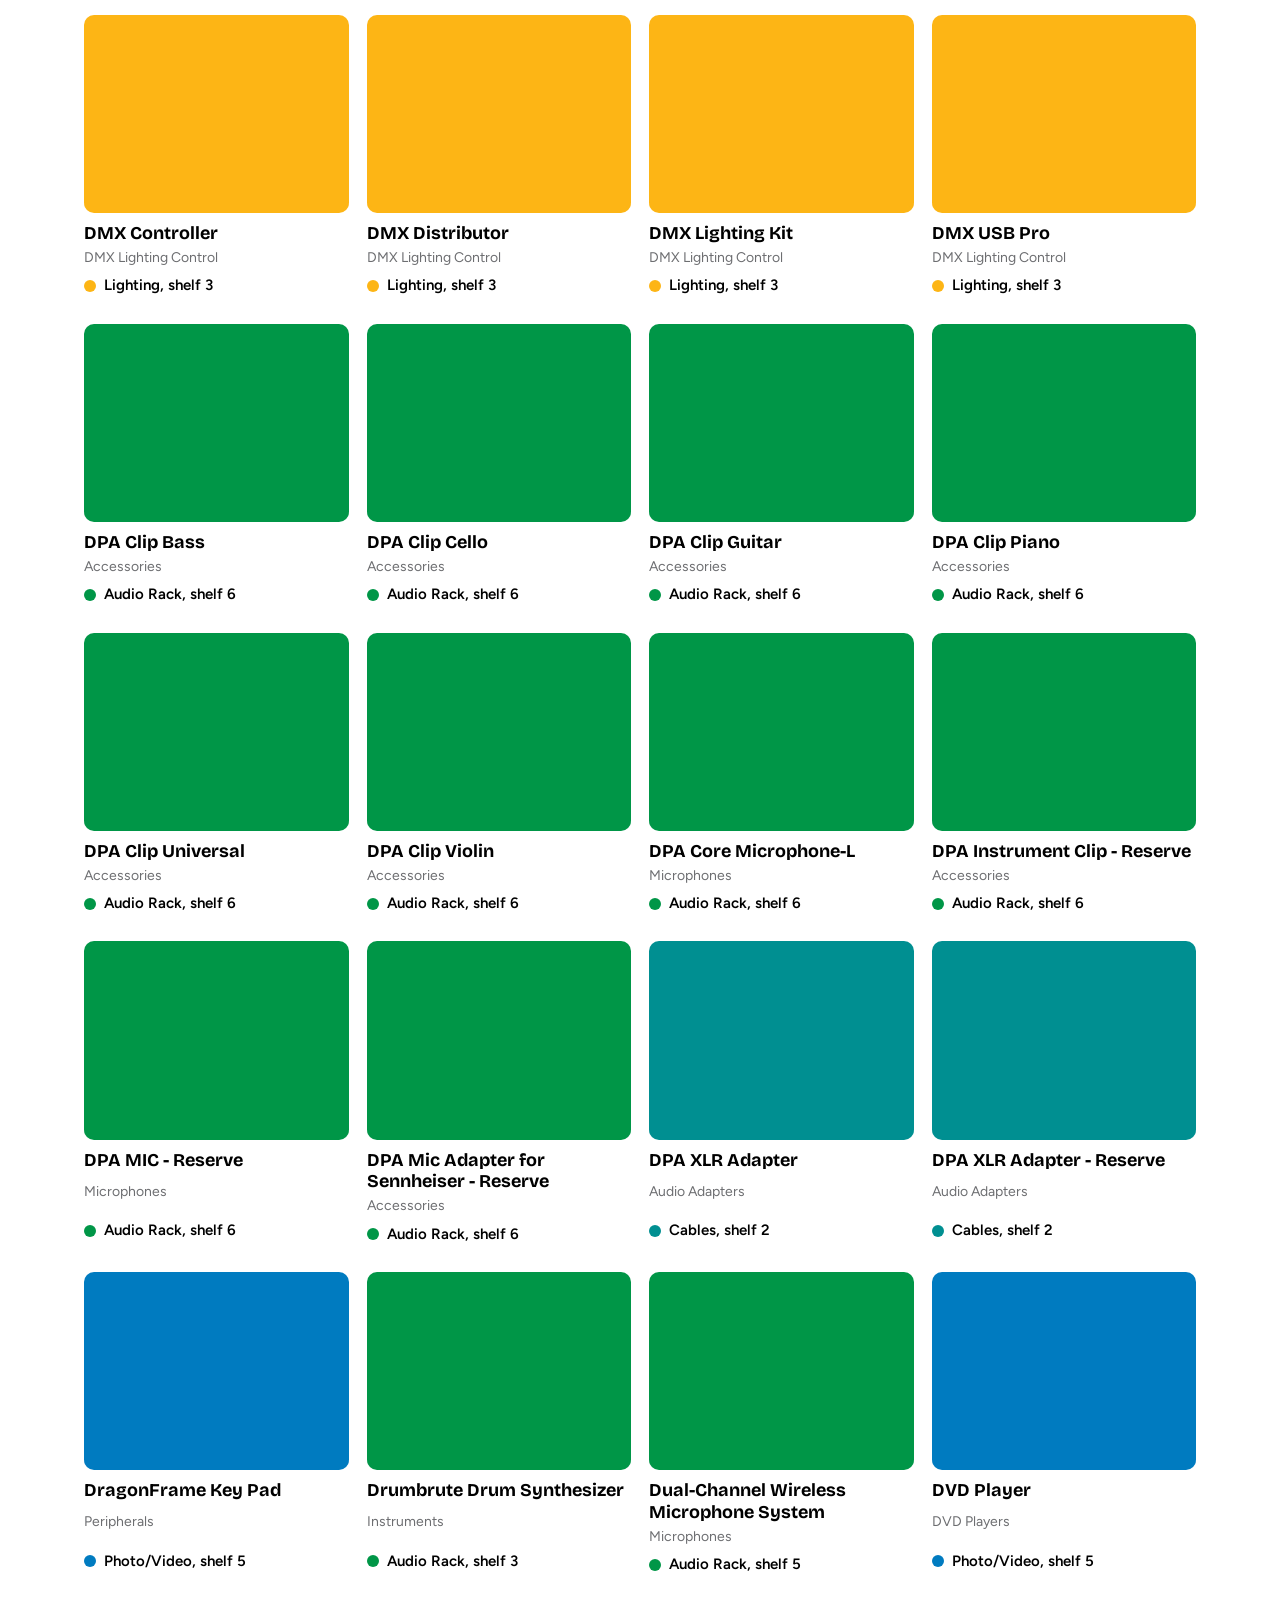
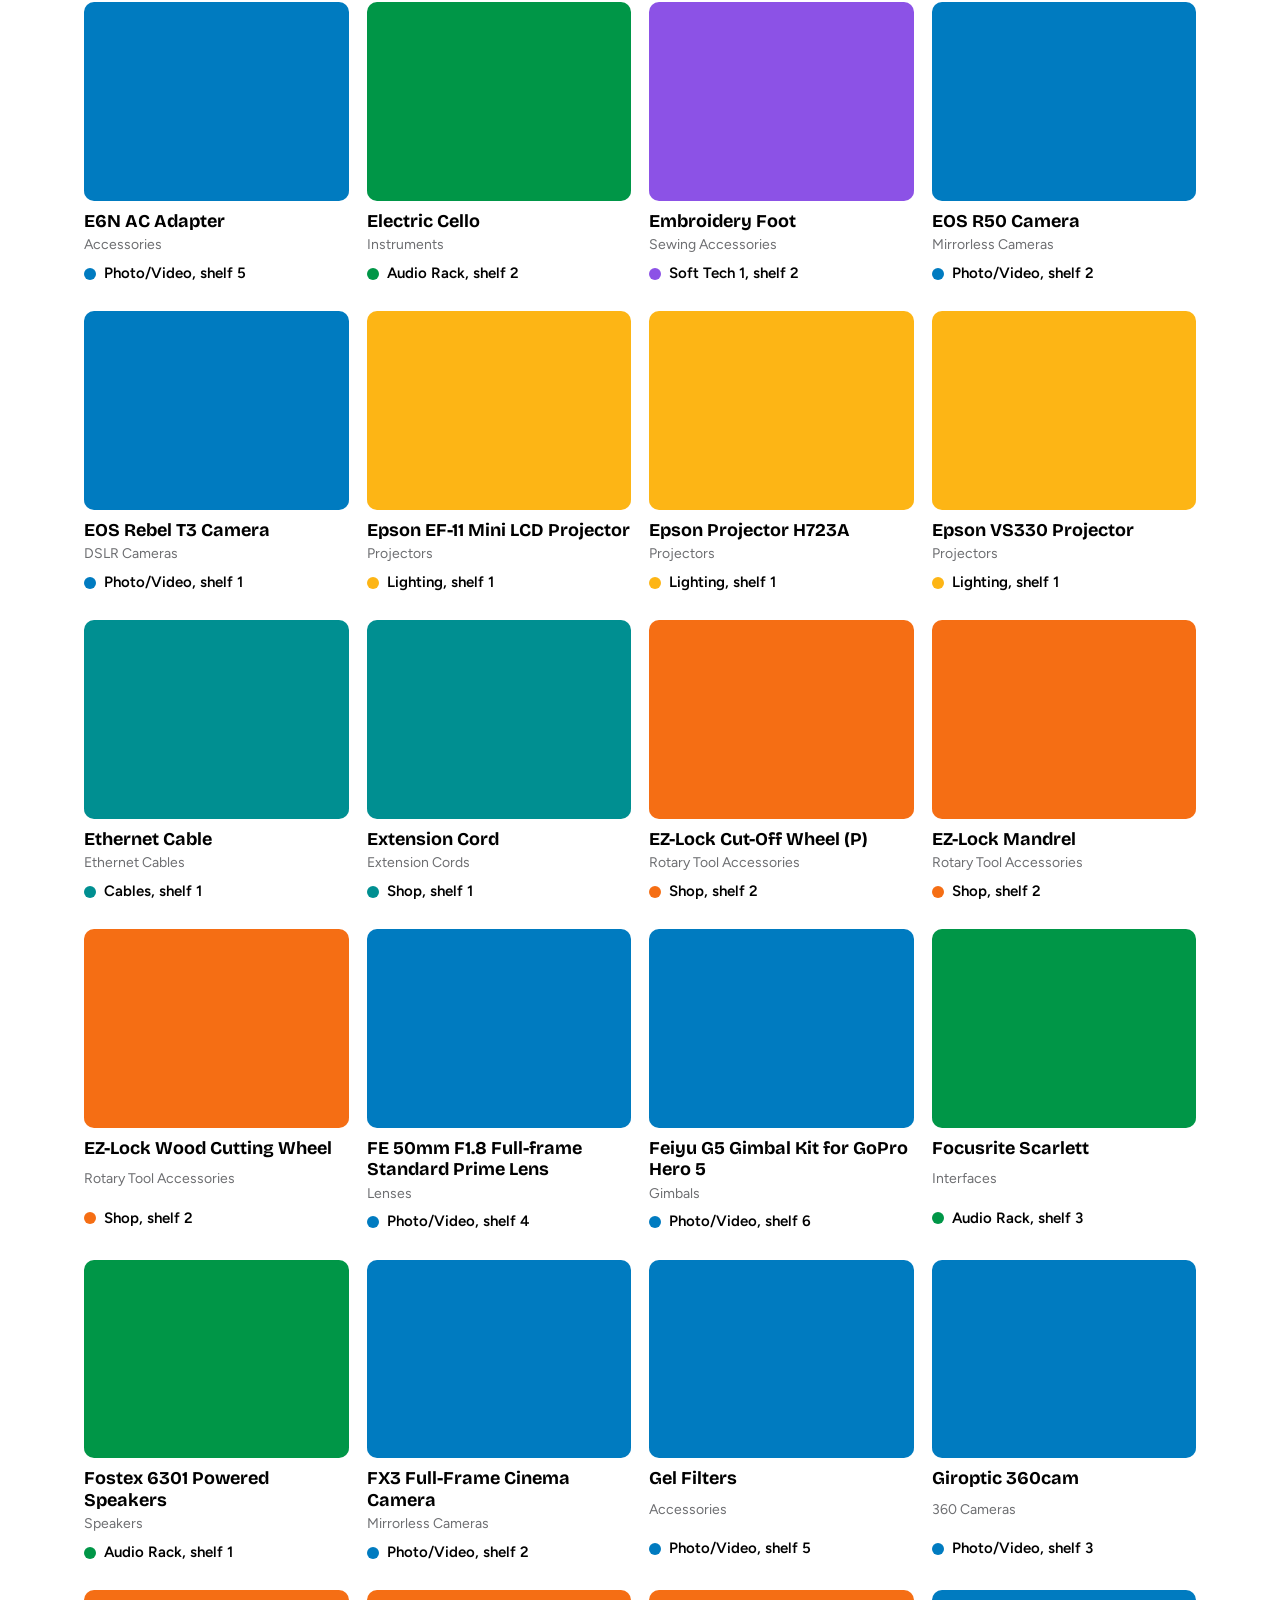
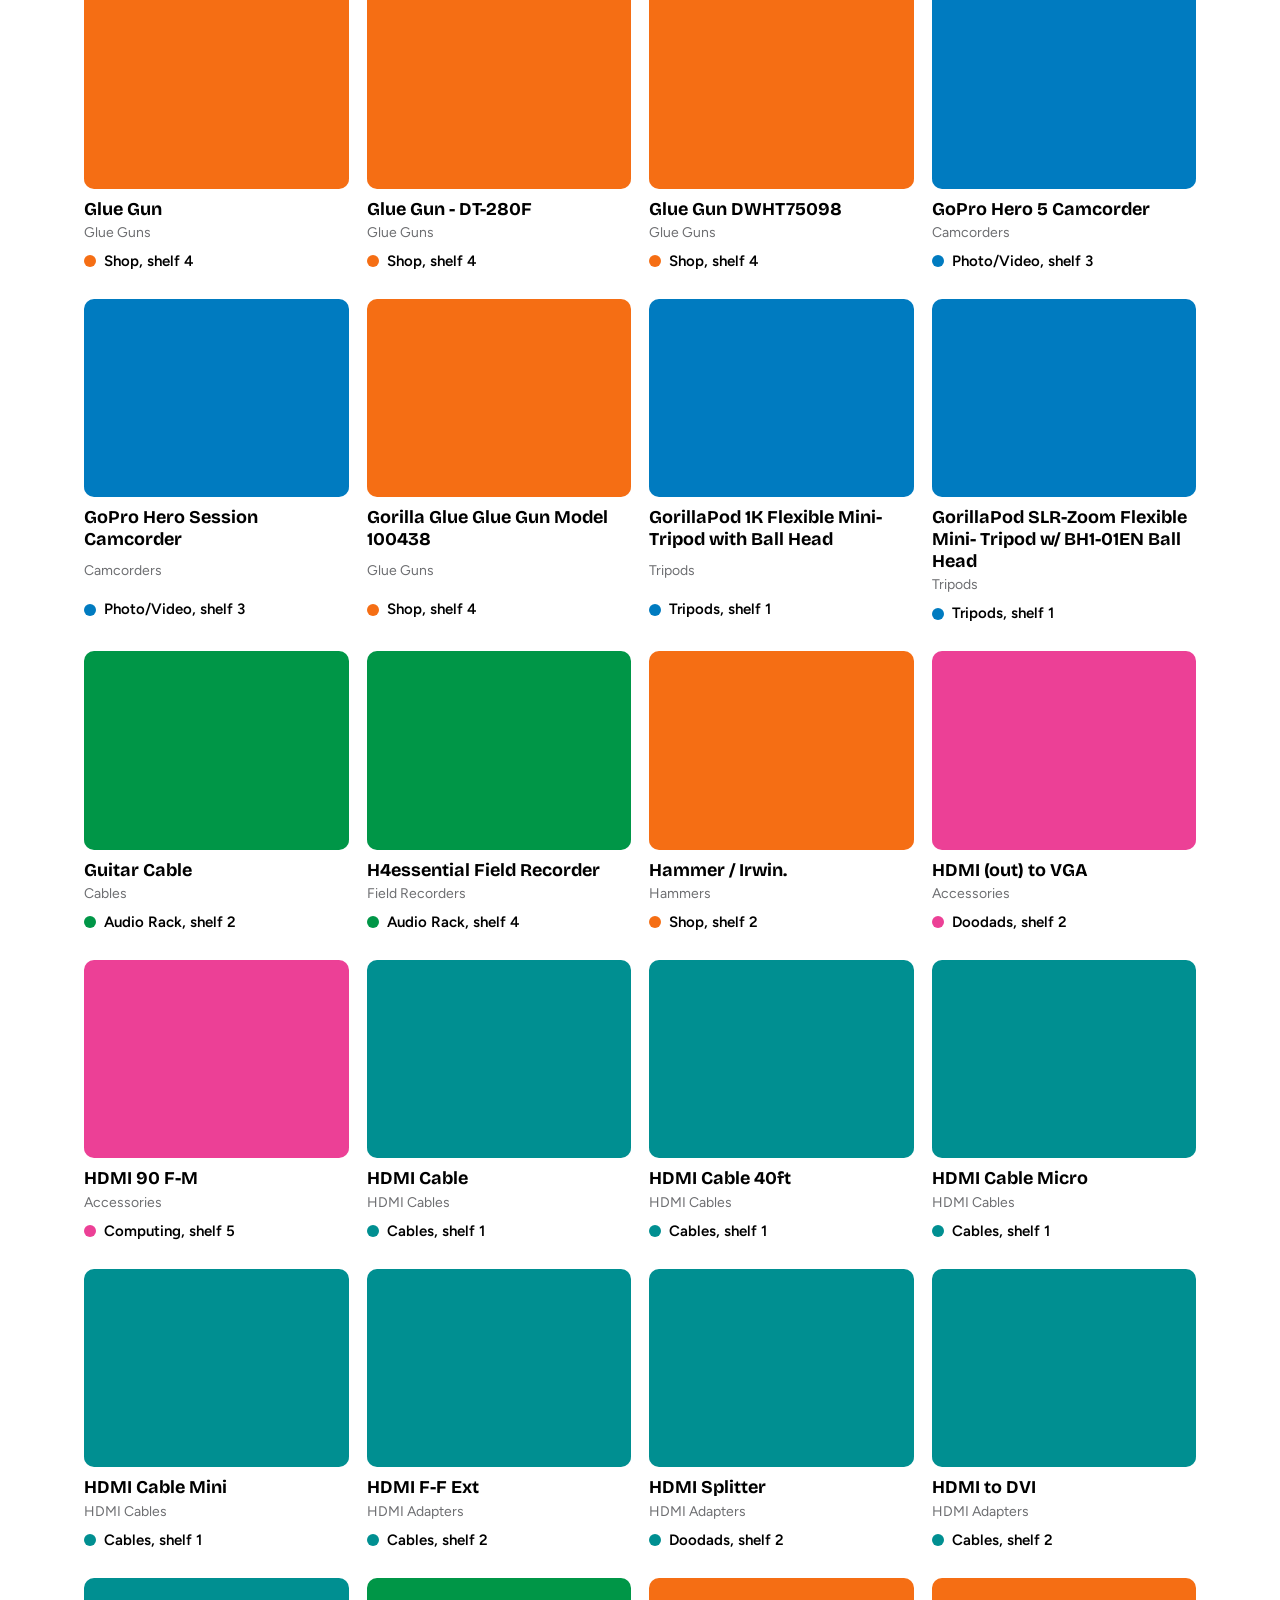
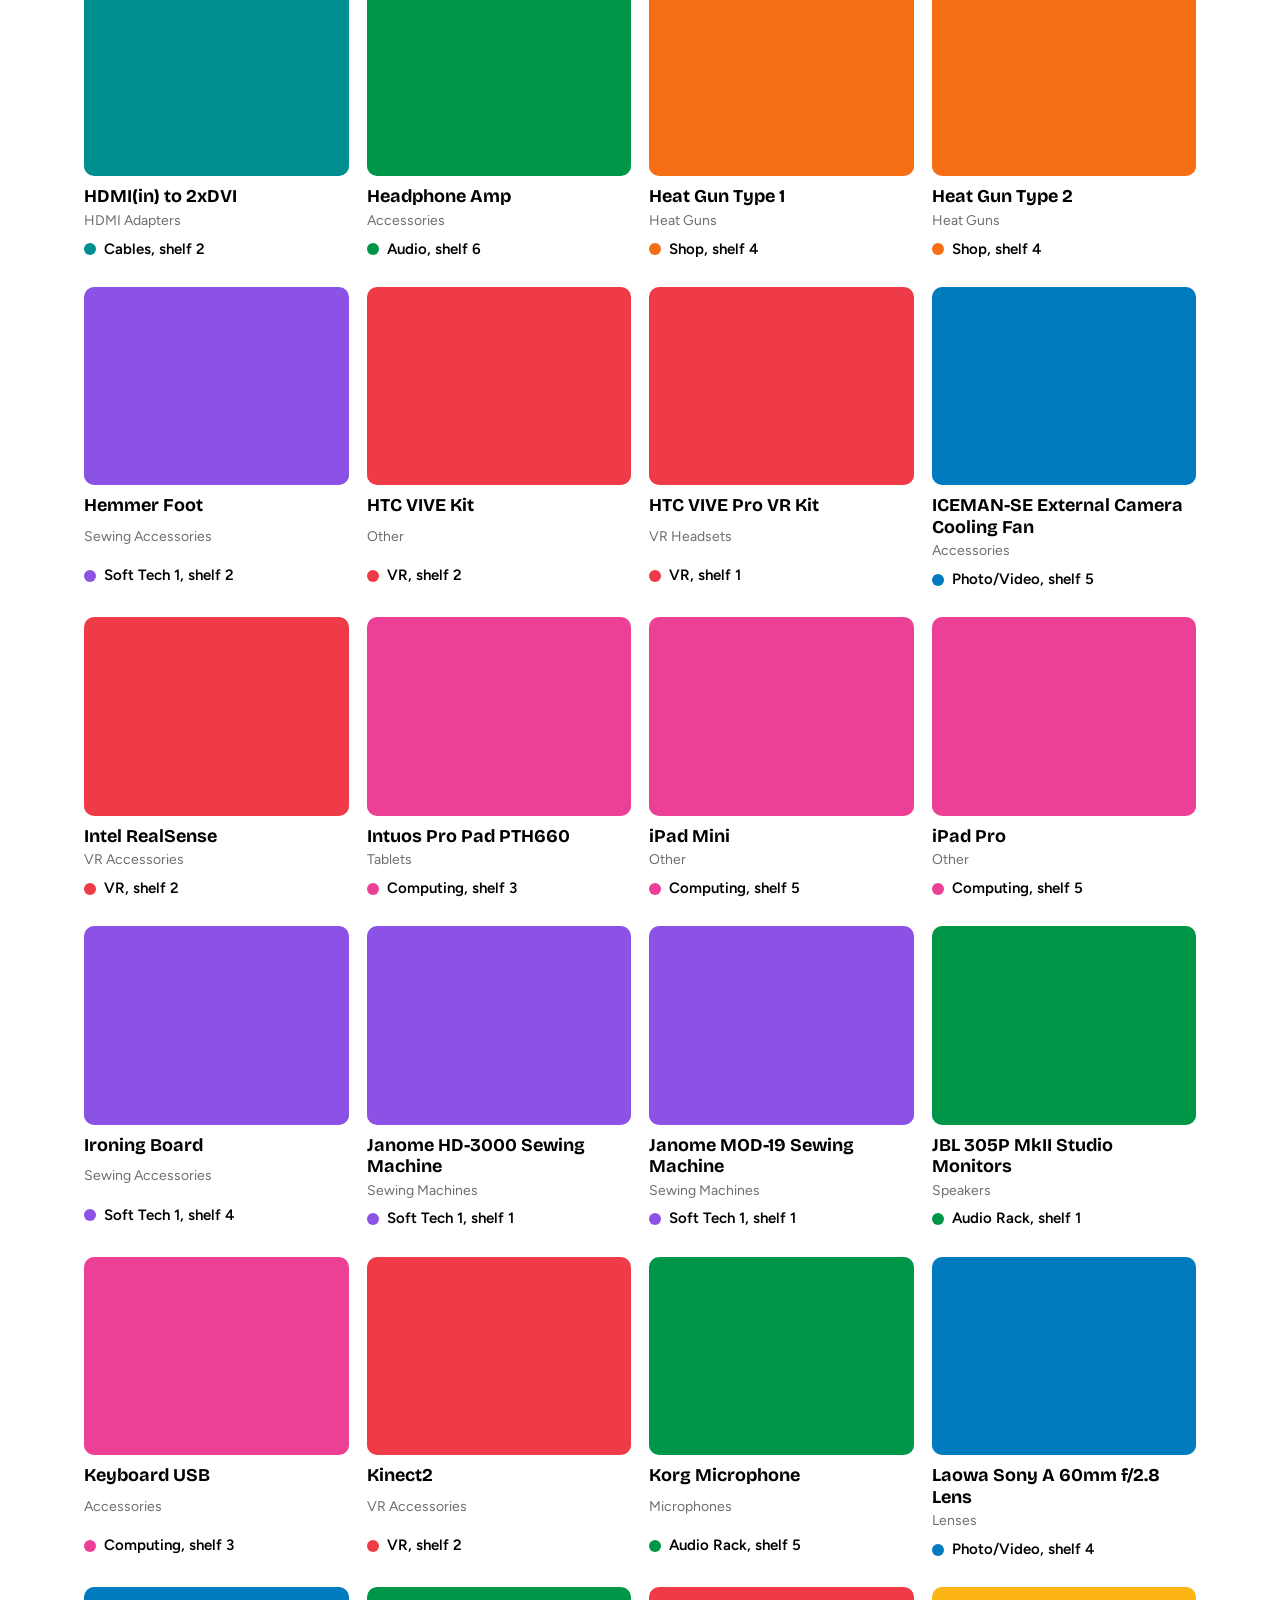
==== commit 23030993: "Shelf check, hello lights, inventory spreadsheet, flashing 3D shelf, folding history - Console 5.51:" ====
--- a/index.html
+++ b/index.html
@@ -8,8 +8,8 @@
   <title>IDeATe Lending · Item guides</title>
   <link rel="preconnect" href="https://fonts.googleapis.com"><link rel="preconnect" href="https://fonts.gstatic.com" crossorigin>
   <link rel="stylesheet" href="https://fonts.googleapis.com/css2?family=Bricolage+Grotesque:opsz,wght@12..96,500..800&family=Figtree:wght@400..700&display=swap">
-  <link rel="stylesheet" href="styles.css?v=simple-1">
-<link rel="stylesheet" href="dark.css?v=simple-1"><script src="theme.js?v=1"></script></head>
+  <link rel="stylesheet" href="styles.css?v=check-1">
+<link rel="stylesheet" href="dark.css?v=check-1"><script src="theme.js?v=1"></script></head>
 <body>
   <header class="site-header"><div class="header-inner">
     <a class="brand" href="./" aria-label="IDeATe Lending, all items"><span>IDeATe Lending</span></a>
@@ -17,6 +17,6 @@
   </div></header>
   <main id="app" tabindex="-1"></main>
   <footer class="site-footer"><div><strong>IDeATe Lending item guides</strong><p>Based on the October 2026 inventory. Find the item, gather what you need, and ask the lending desk about the exact kit and current availability.</p><p><a href="mailto:help@ideate.cmu.edu?subject=Suggestion%20for%20the%20Lending%20item%20guides&body=Hi%20IDeATe%20Lending%2C%0A%0AA%20suggestion%20for%20the%20item%20guides%20or%20the%20Room%20Locator%3A%0A%0A">Suggest something</a></p><p><a href="staff.html">Staff tools: move or add items</a></p></div><p>Student project by Diana Caballero and Gauri Sharma for 60-223. Unofficial guide; CMU and manufacturer pages are the source for policies and product instructions.</p></footer>
-  <script src="app.js?v=simple-1" defer></script>
+  <script src="app.js?v=check-1" defer></script>
 </body>
 </html>
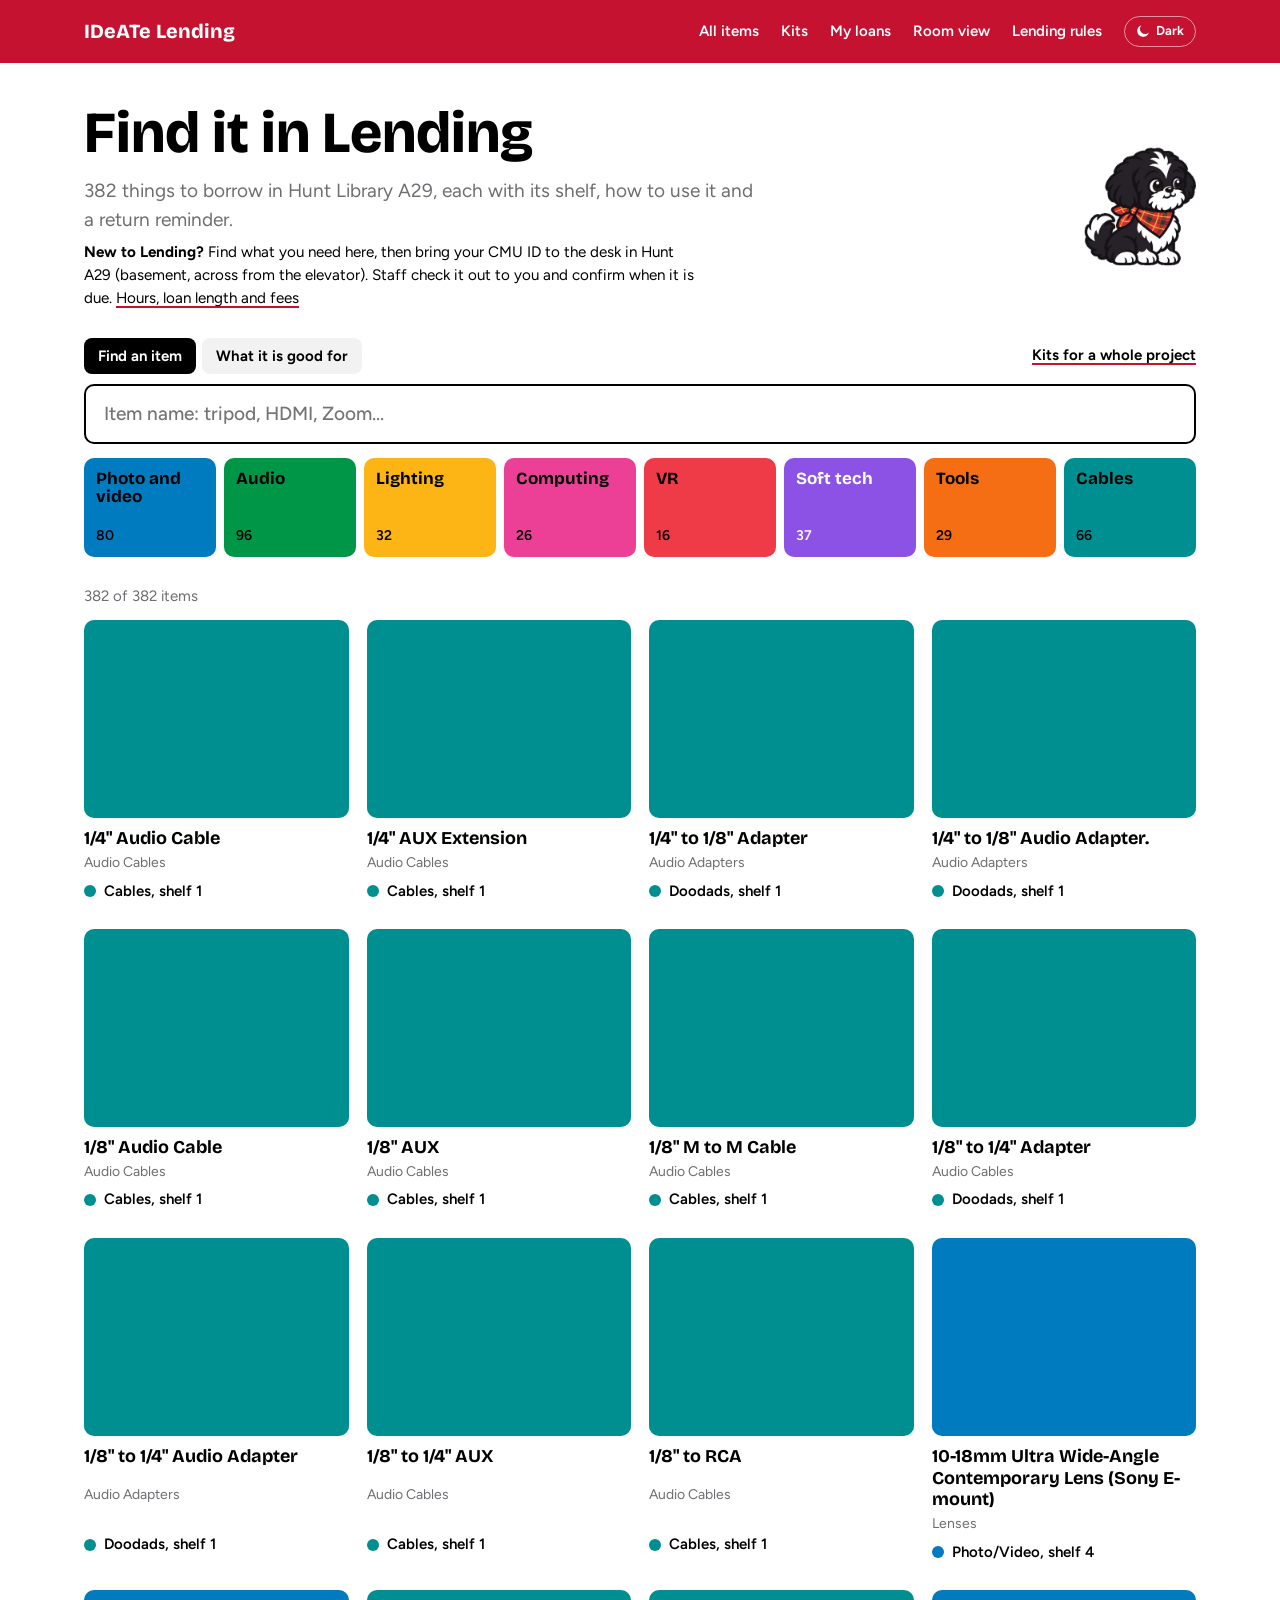
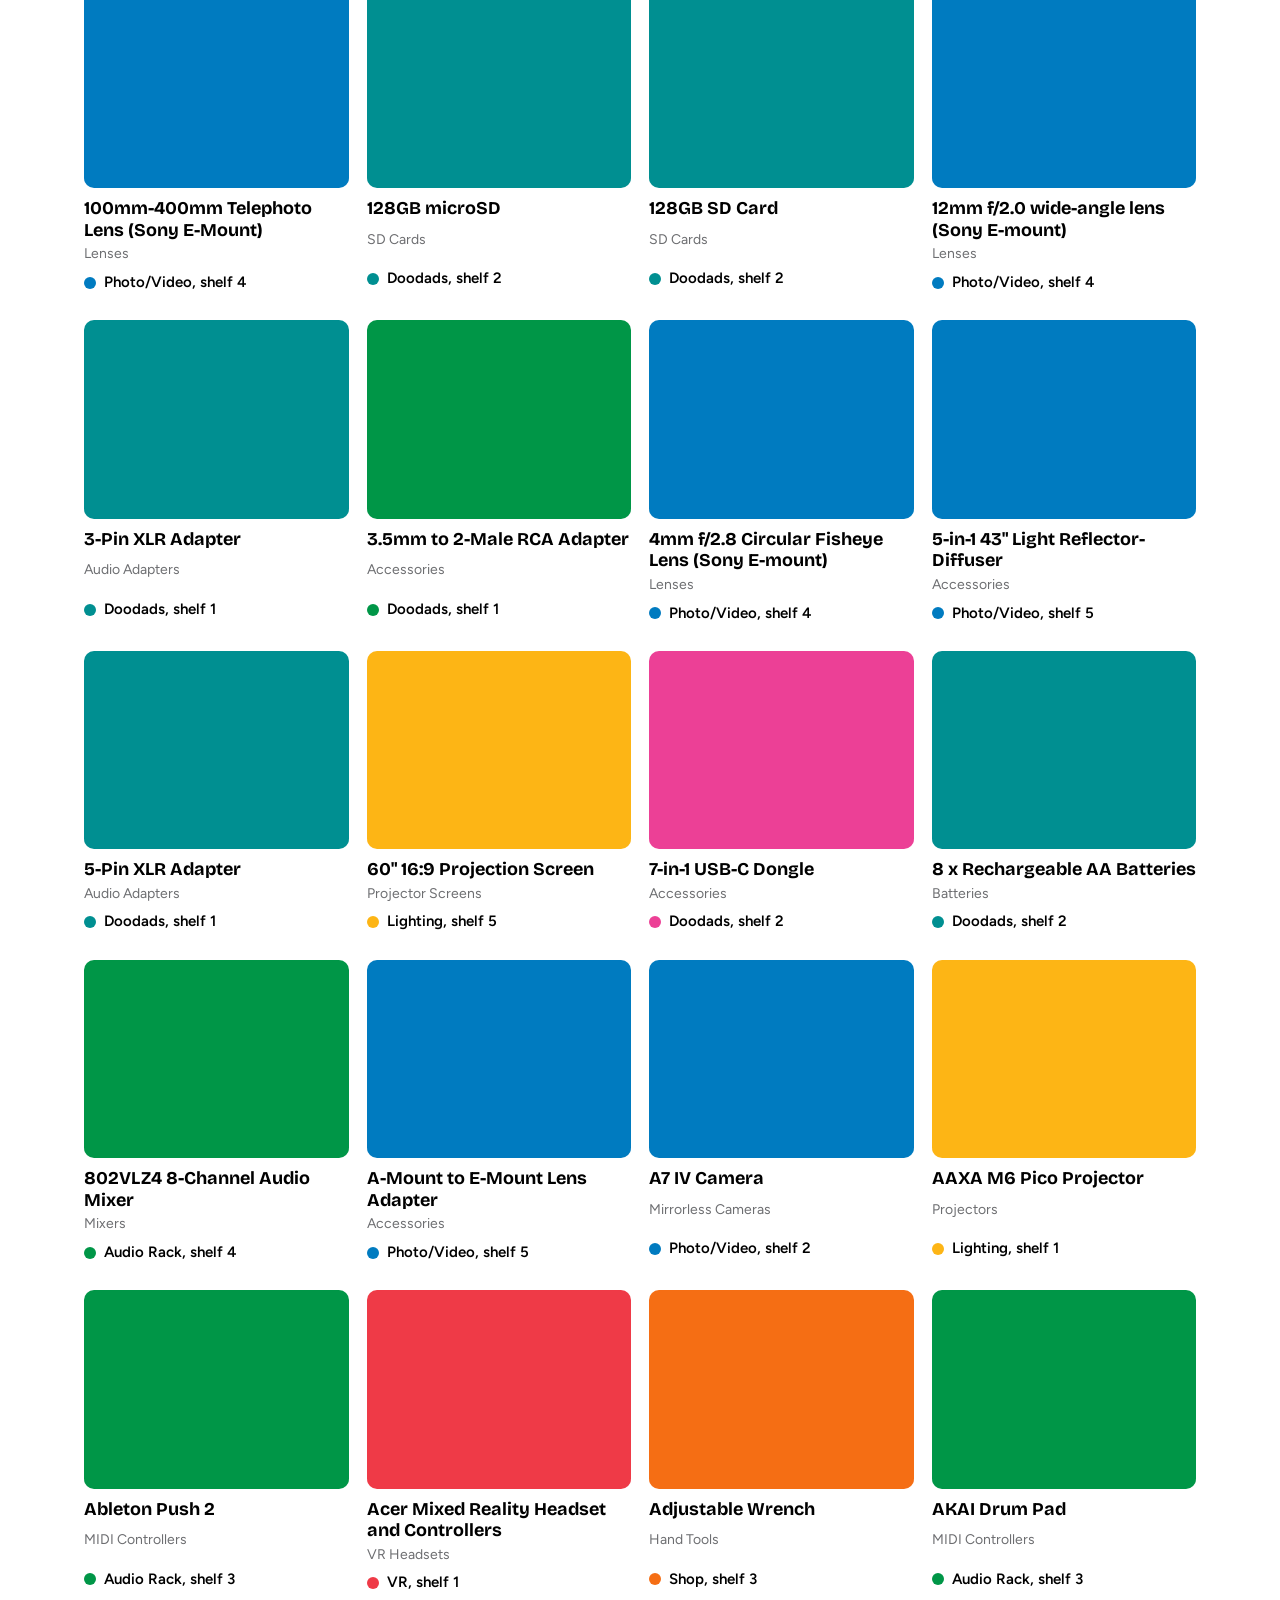
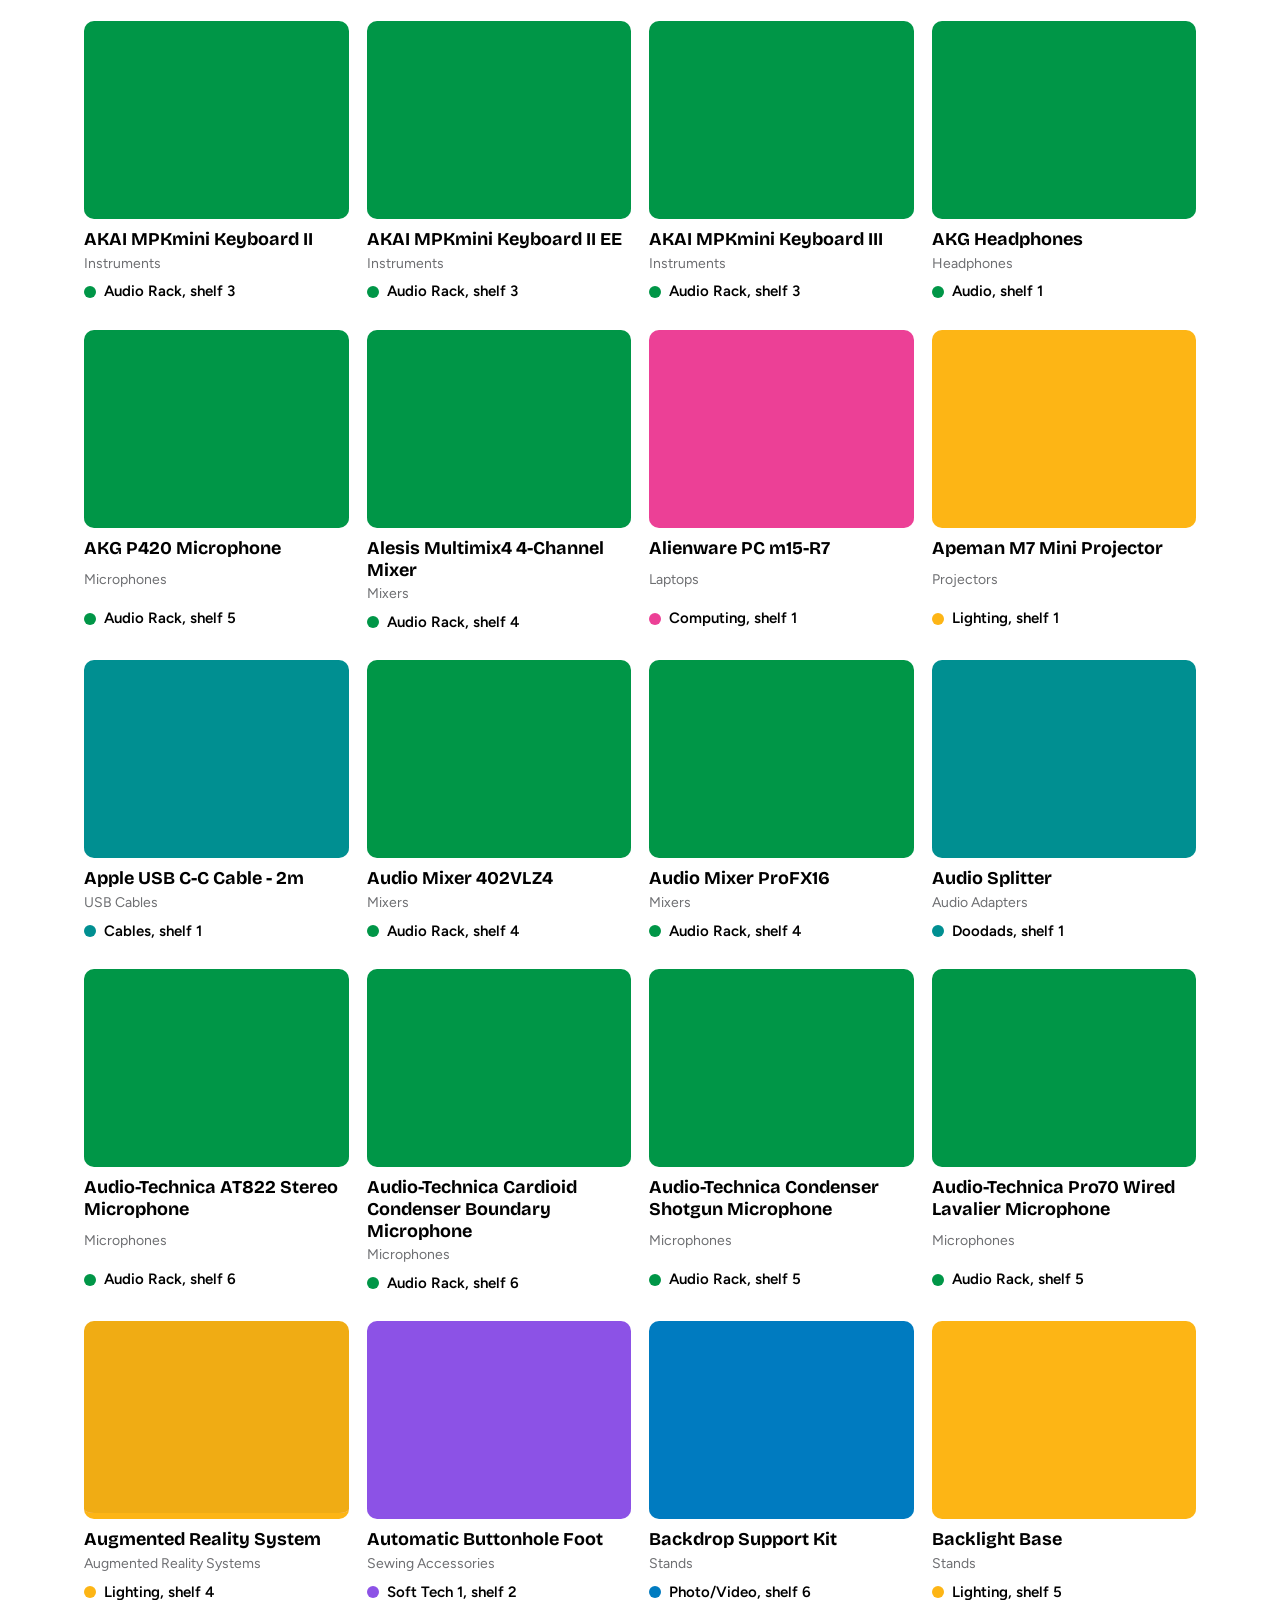
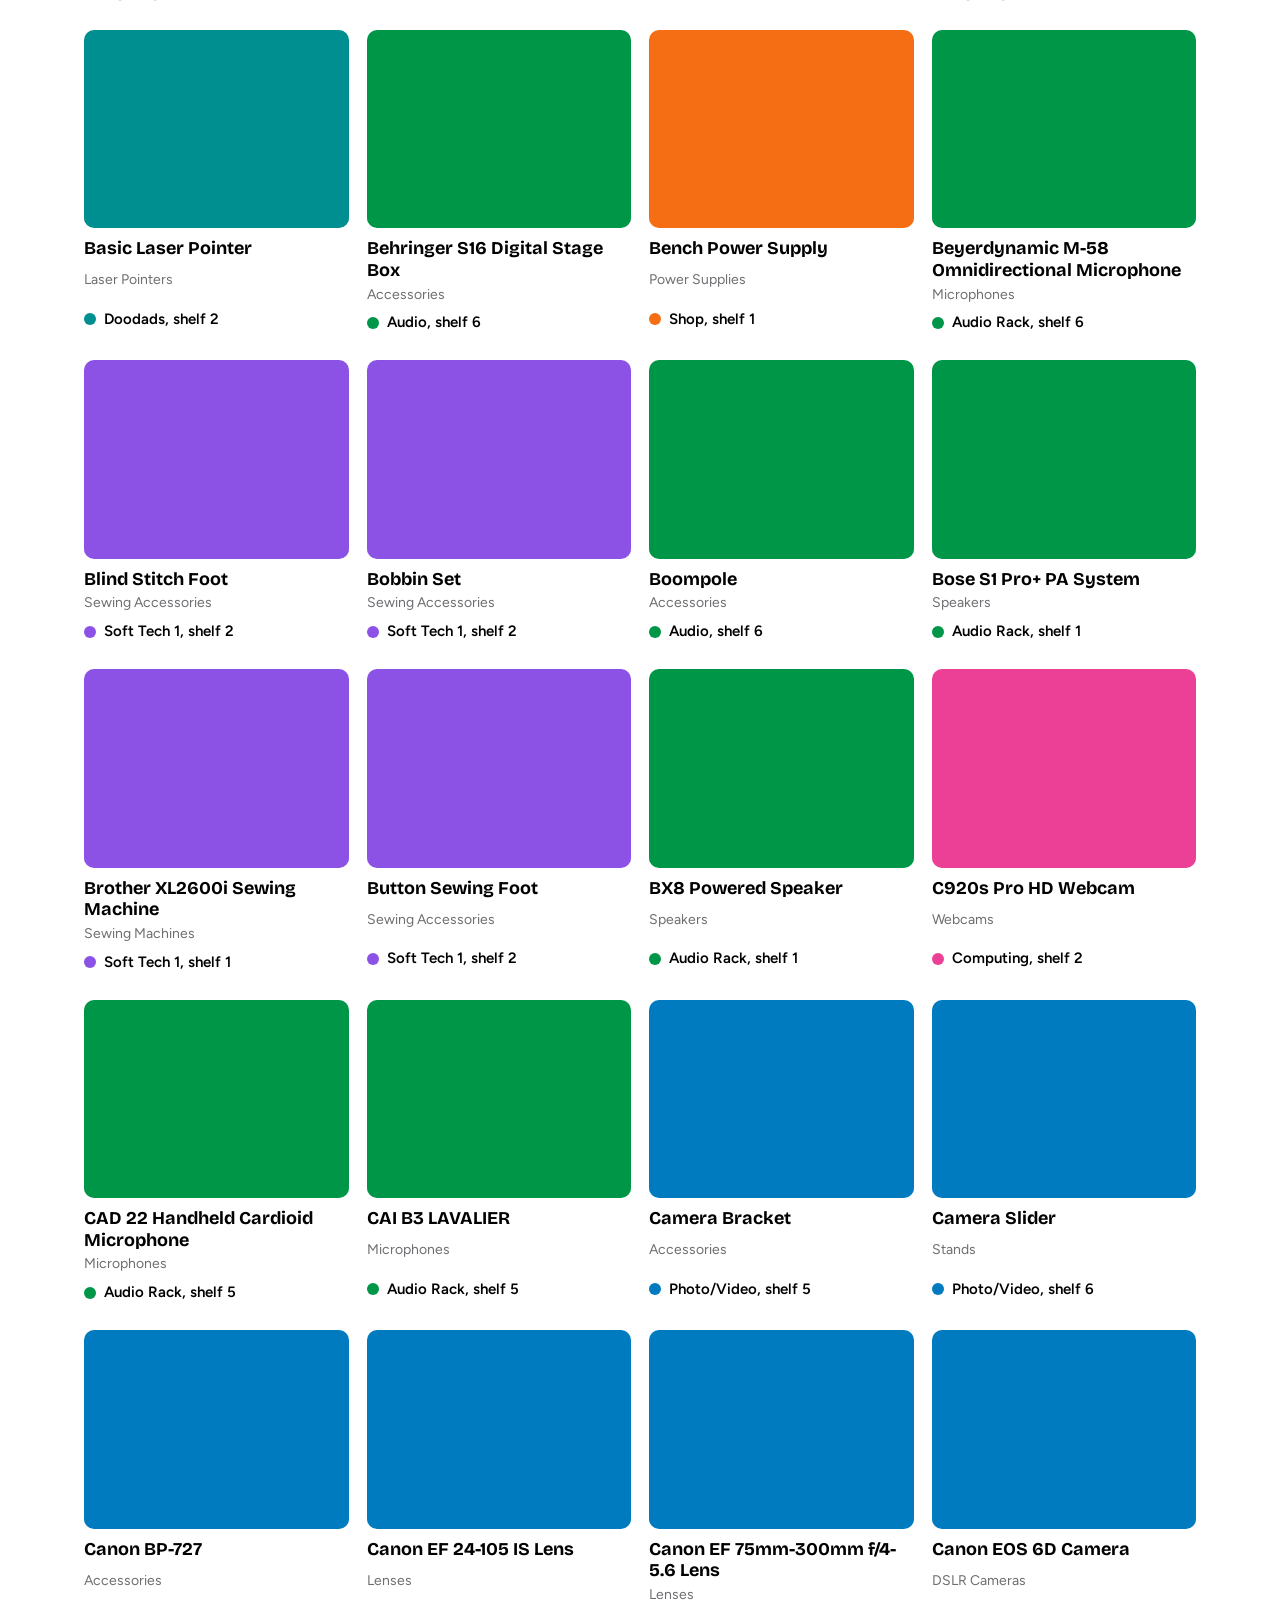
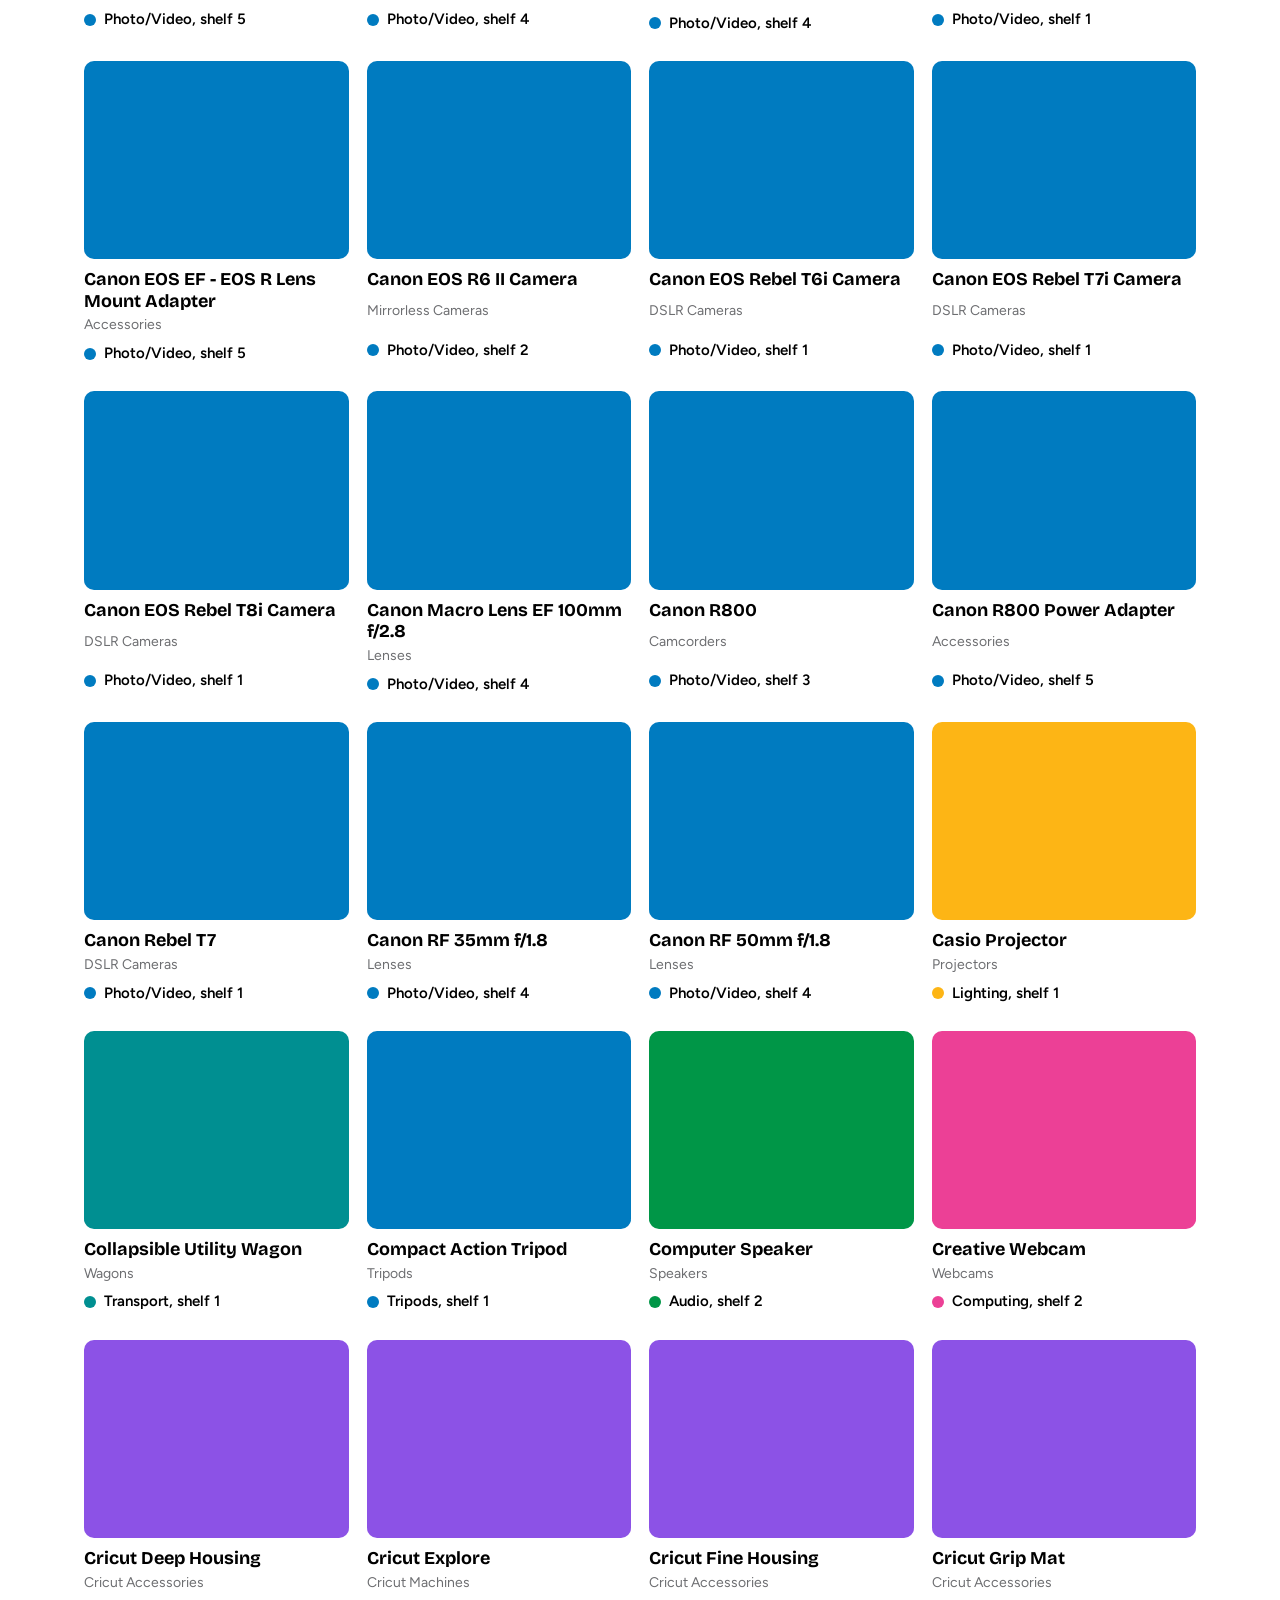
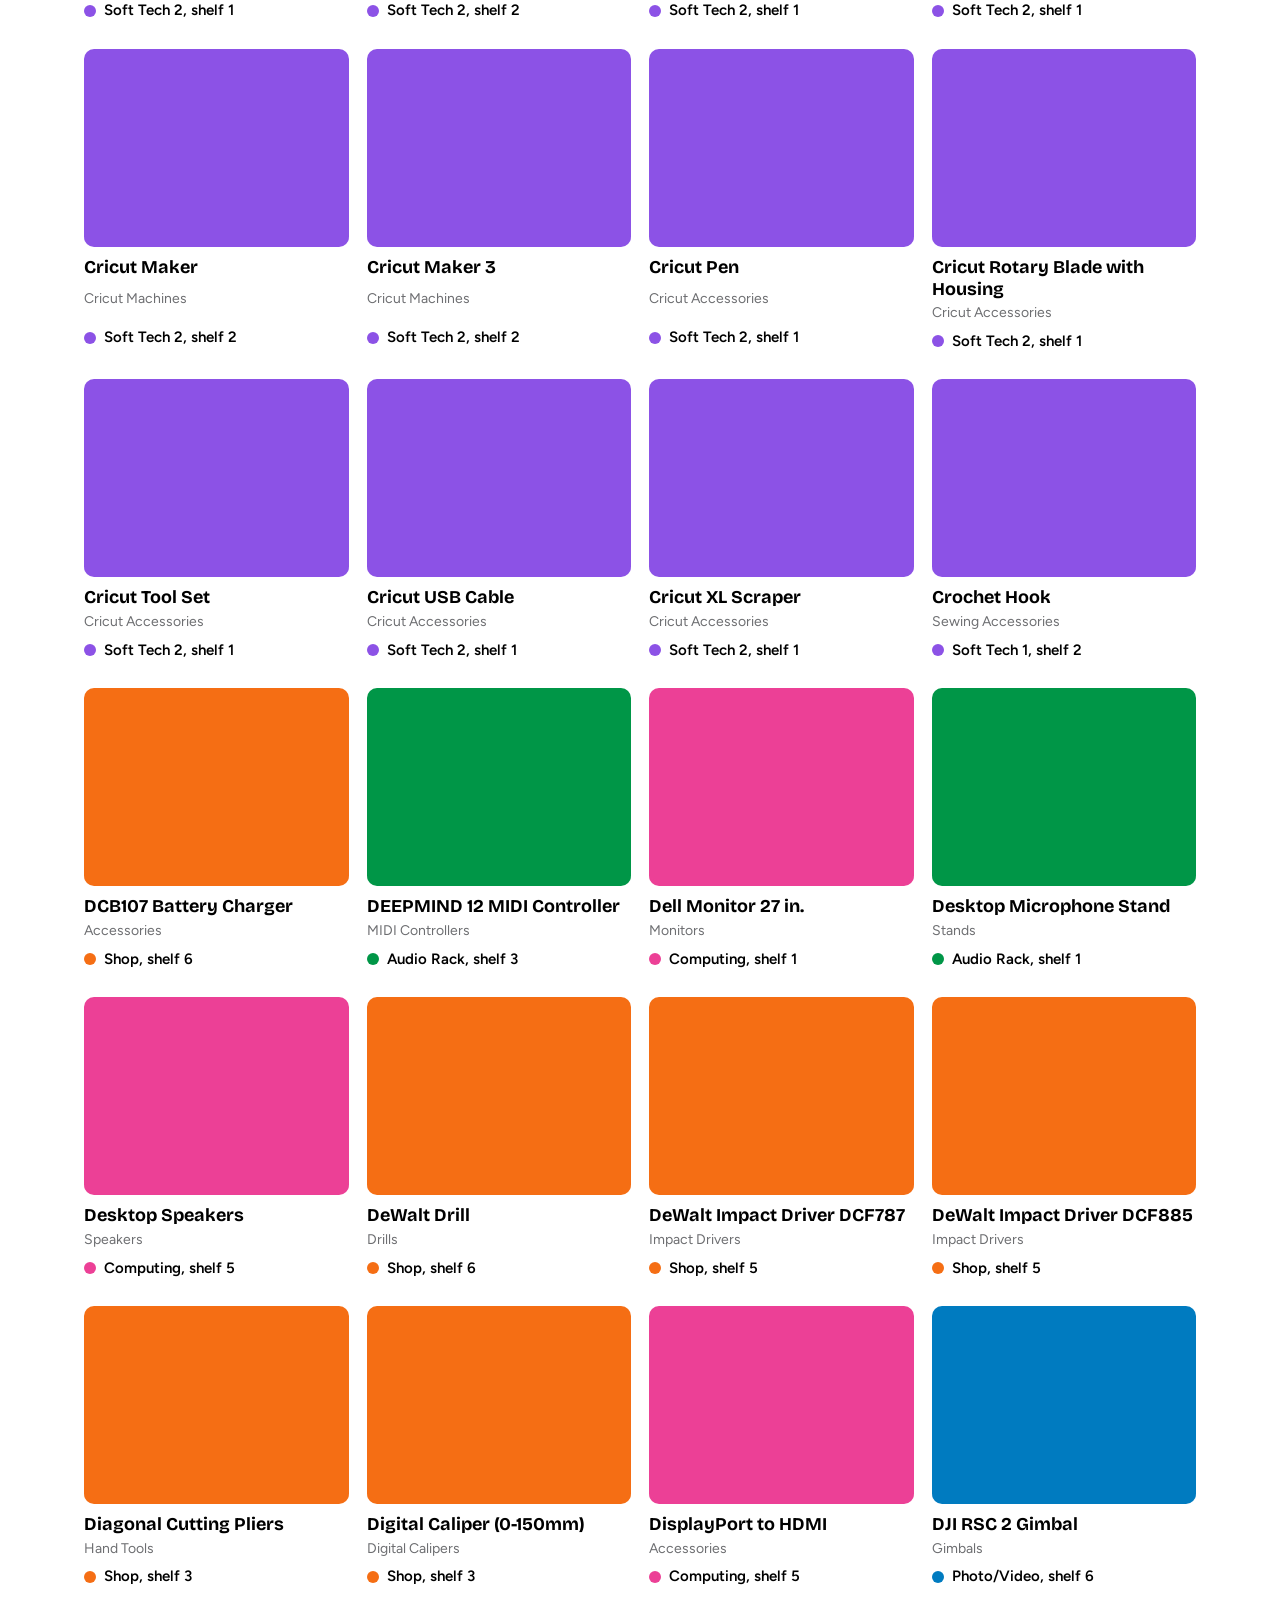
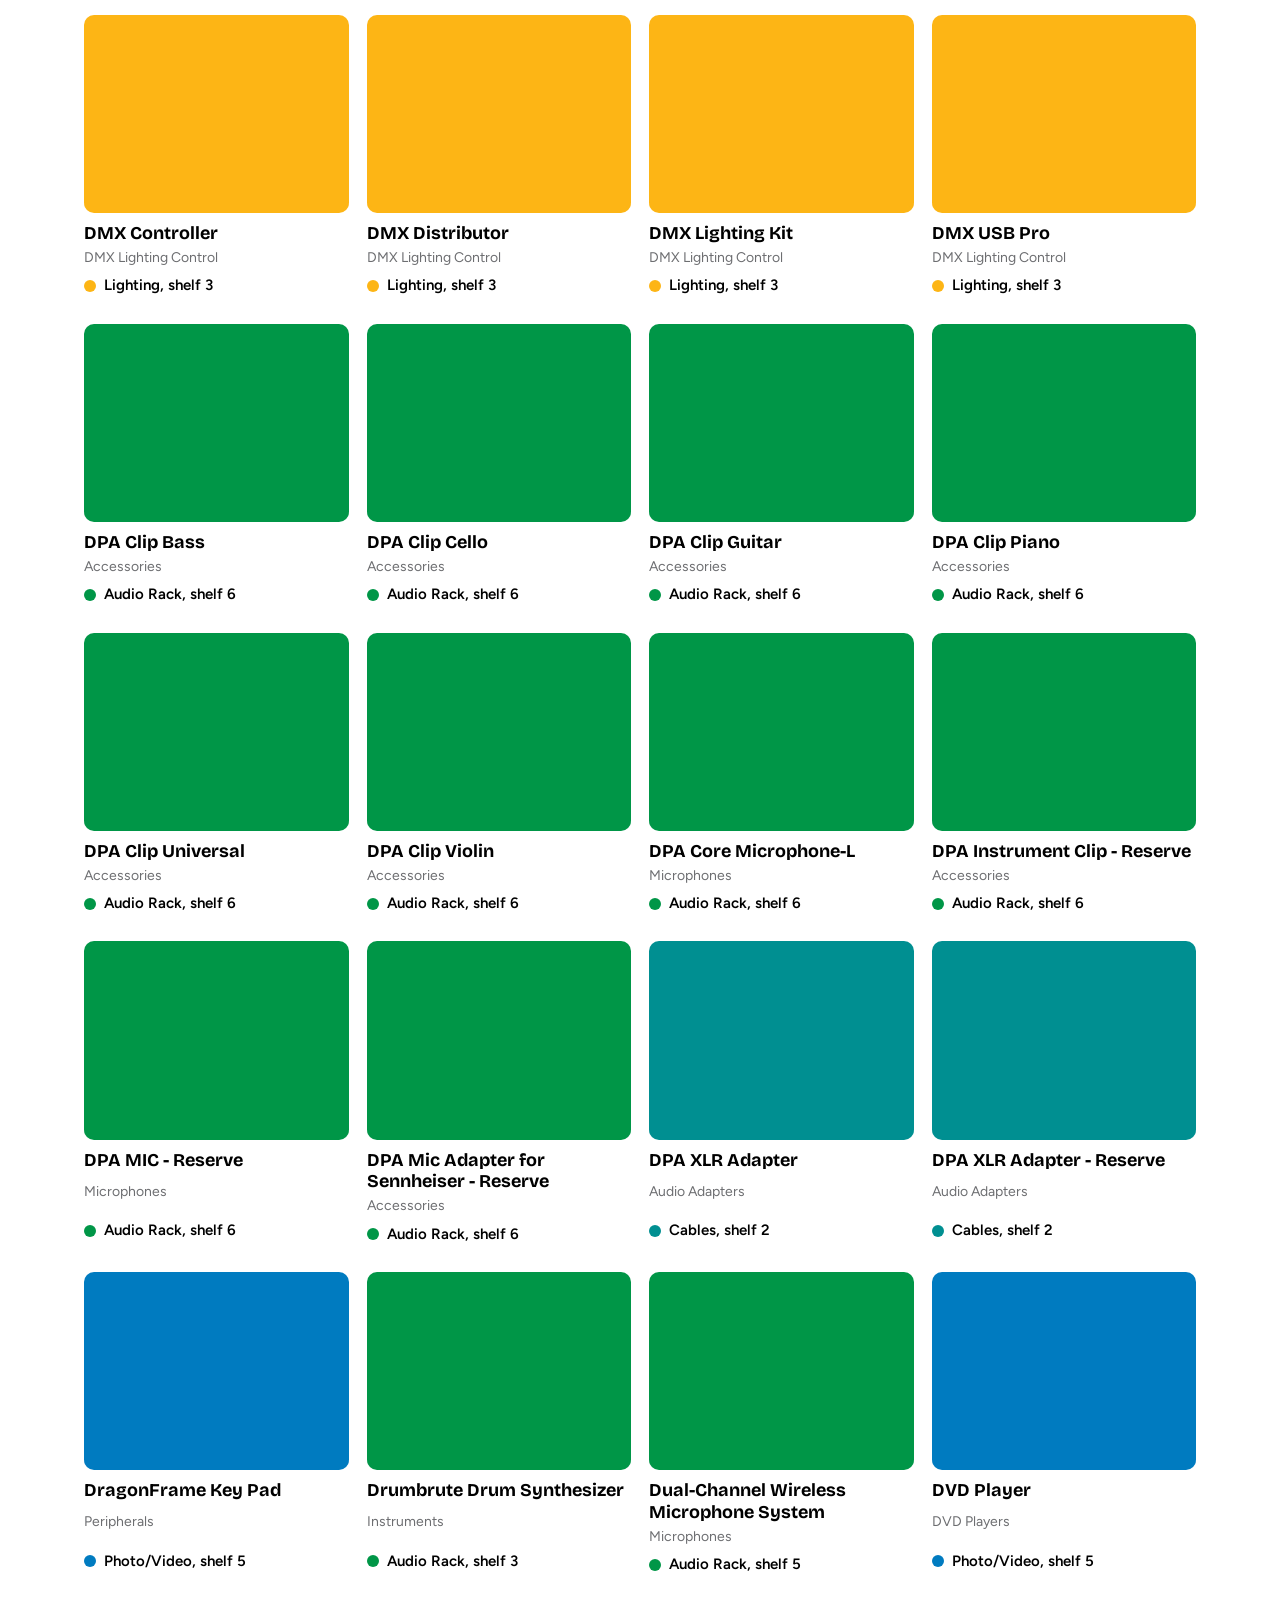
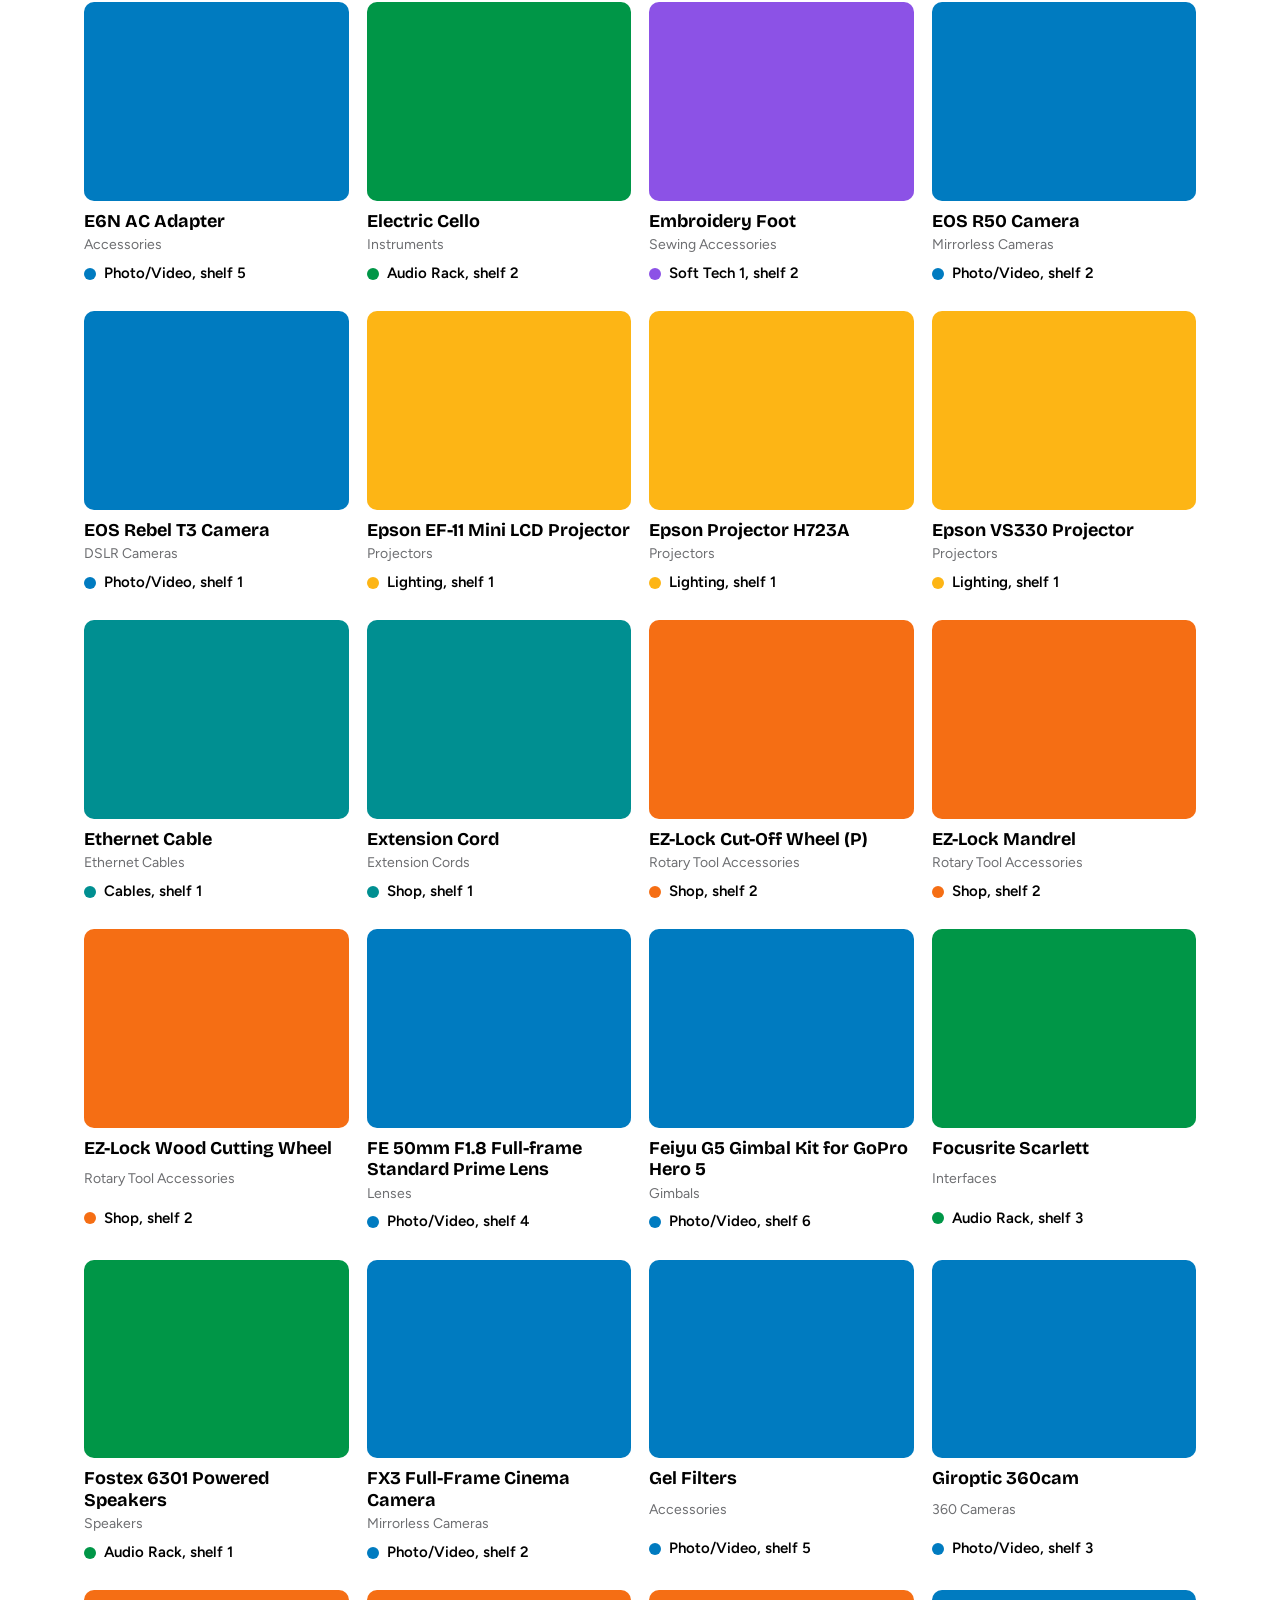
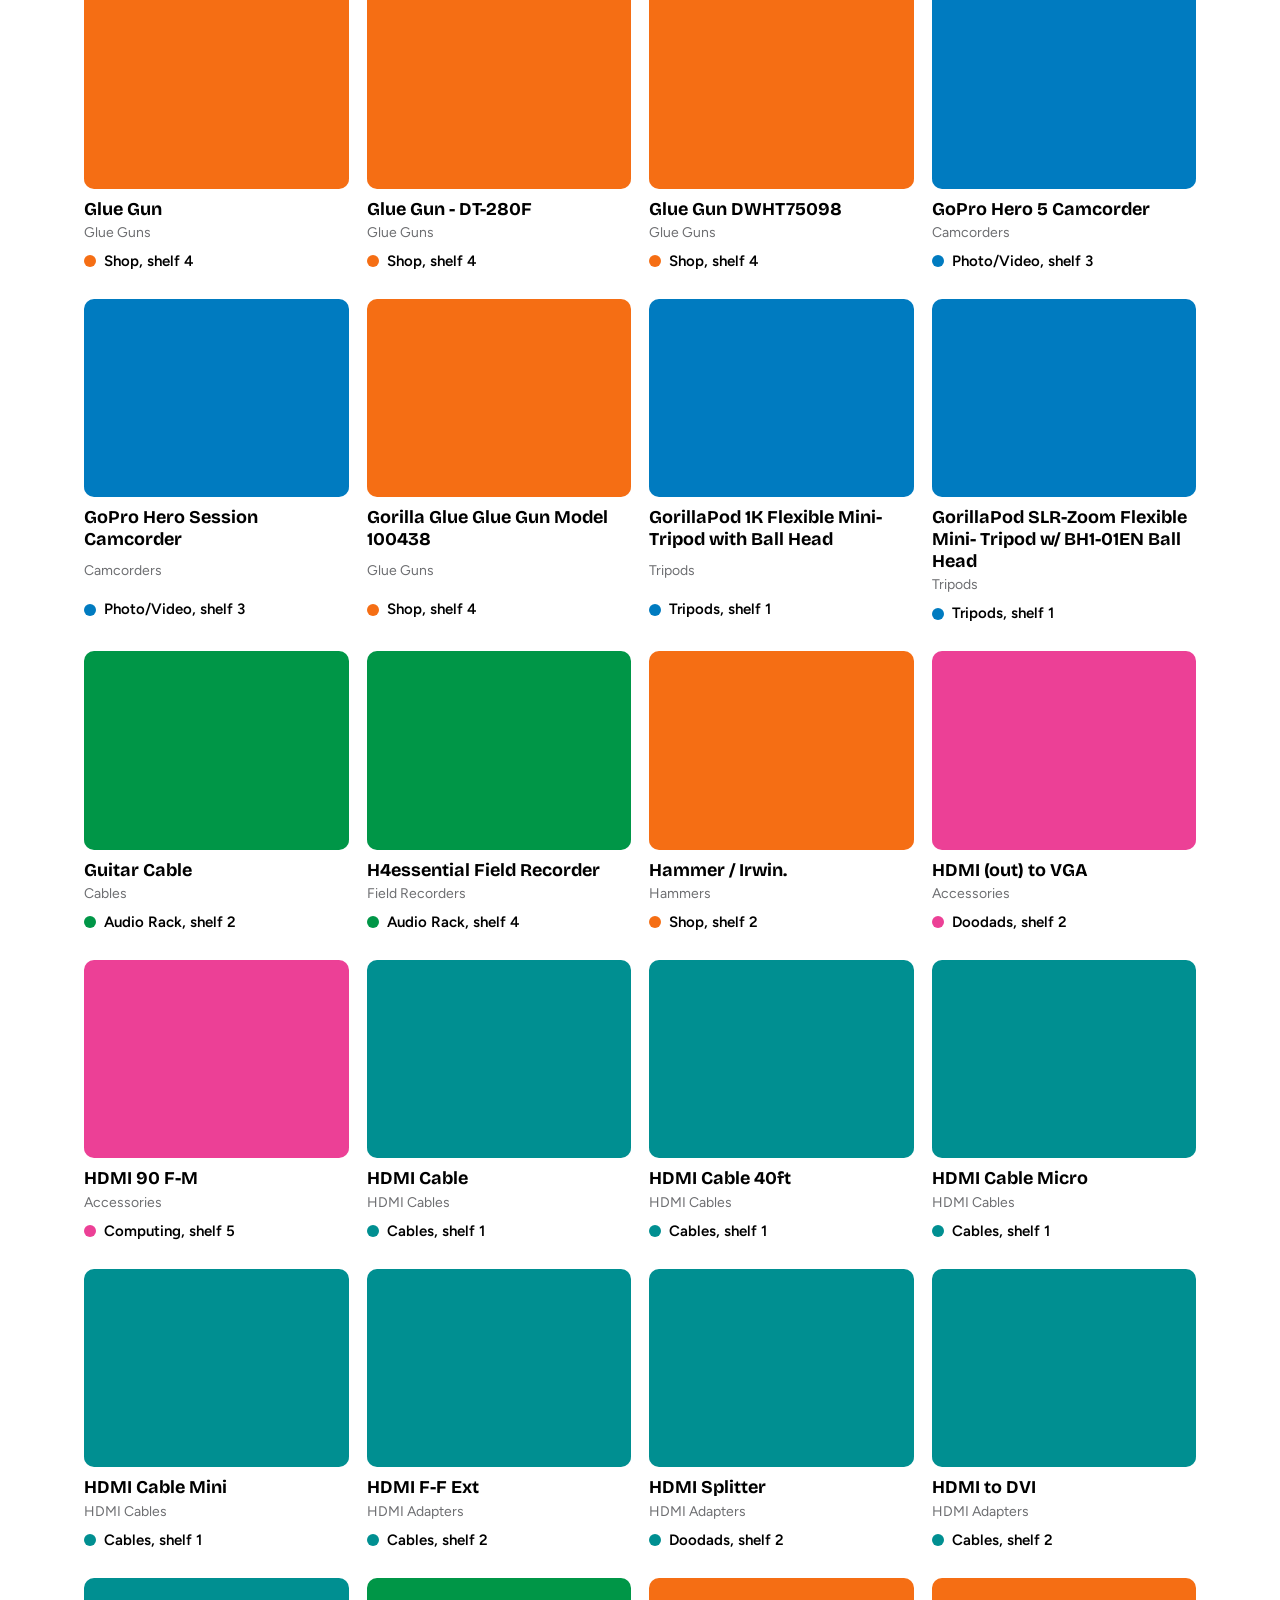
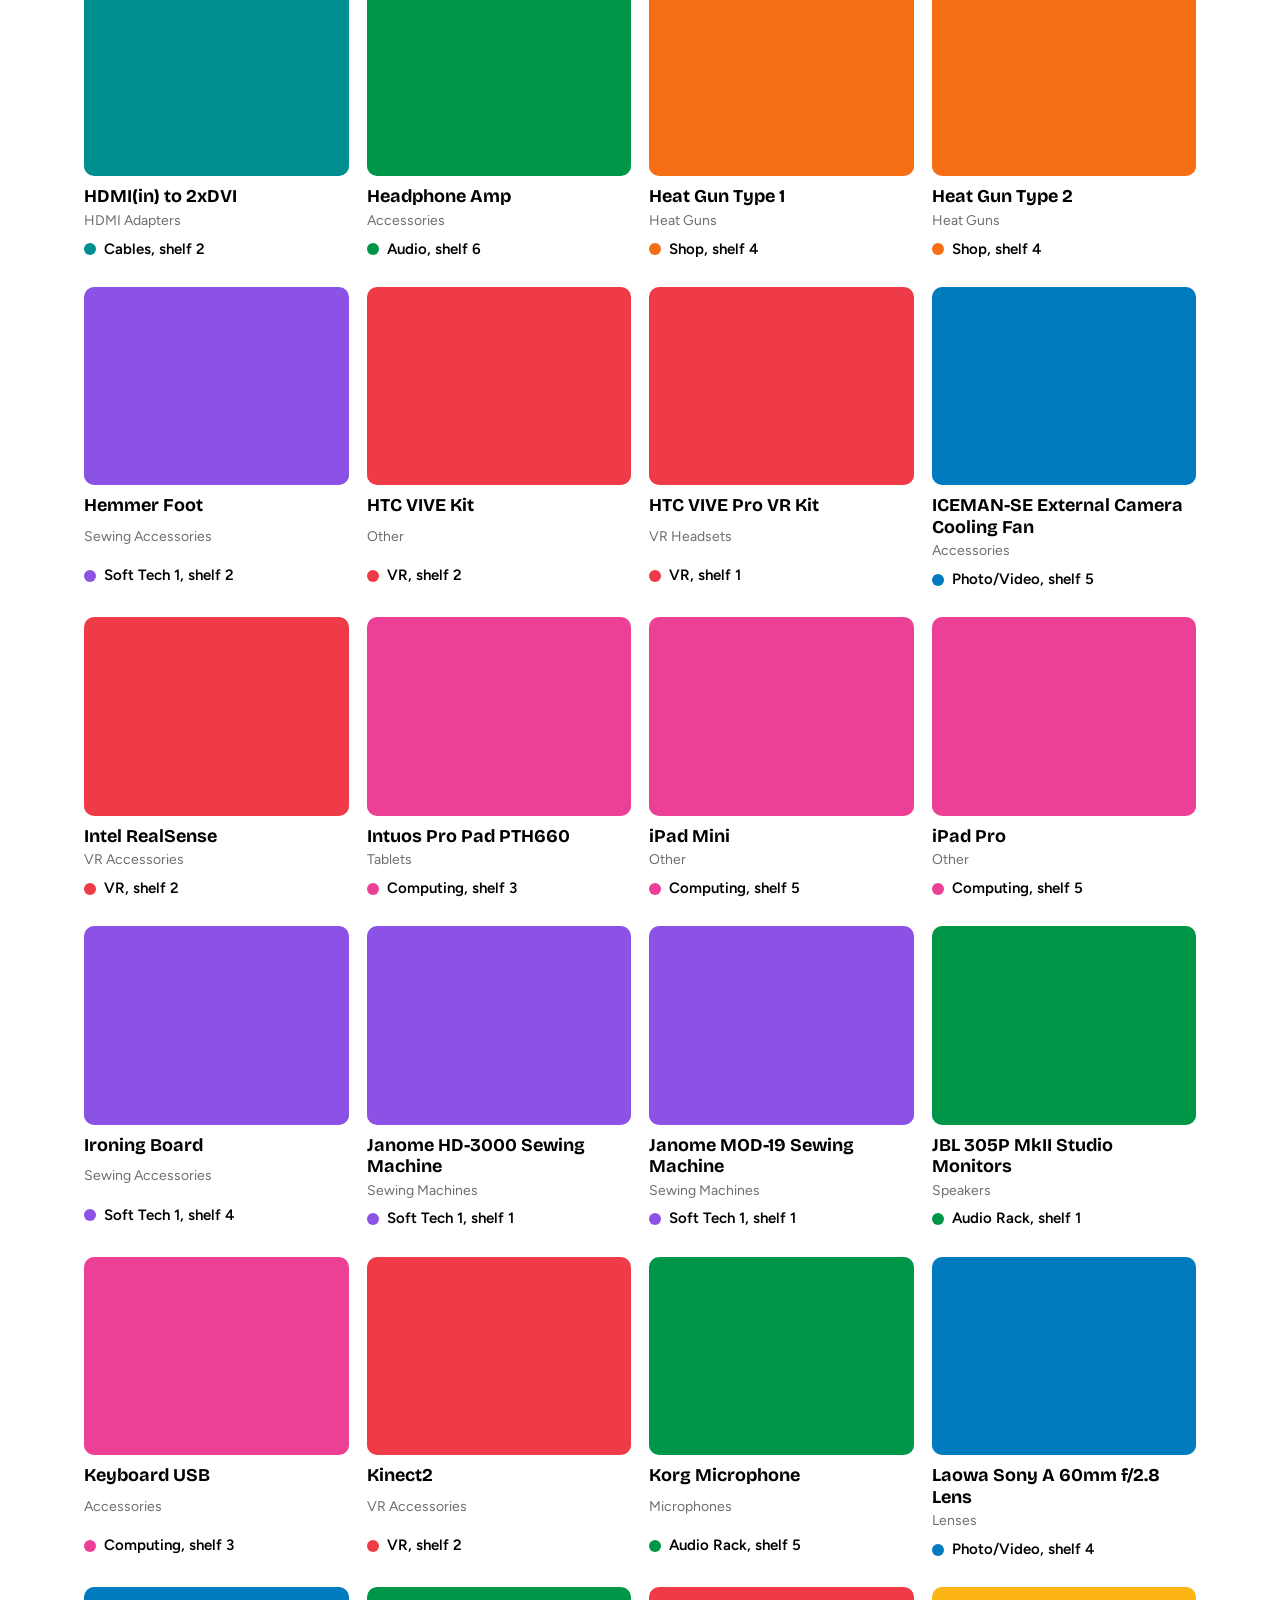
==== commit a64d4b63: "Staff page: name box at the top, matching buttons, tidier phone header Co-Authored-By: Claude Fable " ====
--- a/index.html
+++ b/index.html
@@ -8,8 +8,8 @@
   <title>IDeATe Lending · Item guides</title>
   <link rel="preconnect" href="https://fonts.googleapis.com"><link rel="preconnect" href="https://fonts.gstatic.com" crossorigin>
   <link rel="stylesheet" href="https://fonts.googleapis.com/css2?family=Bricolage+Grotesque:opsz,wght@12..96,500..800&family=Figtree:wght@400..700&display=swap">
-  <link rel="stylesheet" href="styles.css?v=check-1">
-<link rel="stylesheet" href="dark.css?v=check-1"><script src="theme.js?v=1"></script></head>
+  <link rel="stylesheet" href="styles.css?v=signin-3">
+<link rel="stylesheet" href="dark.css?v=signin-3"><script src="theme.js?v=1"></script></head>
 <body>
   <header class="site-header"><div class="header-inner">
     <a class="brand" href="./" aria-label="IDeATe Lending, all items"><span>IDeATe Lending</span></a>
@@ -17,6 +17,6 @@
   </div></header>
   <main id="app" tabindex="-1"></main>
   <footer class="site-footer"><div><strong>IDeATe Lending item guides</strong><p>Based on the October 2026 inventory. Find the item, gather what you need, and ask the lending desk about the exact kit and current availability.</p><p><a href="mailto:help@ideate.cmu.edu?subject=Suggestion%20for%20the%20Lending%20item%20guides&body=Hi%20IDeATe%20Lending%2C%0A%0AA%20suggestion%20for%20the%20item%20guides%20or%20the%20Room%20Locator%3A%0A%0A">Suggest something</a></p><p><a href="staff.html">Staff tools: move or add items</a></p></div><p>Student project by Diana Caballero and Gauri Sharma for 60-223. Unofficial guide; CMU and manufacturer pages are the source for policies and product instructions.</p></footer>
-  <script src="app.js?v=check-1" defer></script>
+  <script src="app.js?v=final-1" defer></script>
 </body>
 </html>
--- a/styles.css
+++ b/styles.css
@@ -289,3 +289,6 @@
 .kit-map .mini-unit.lit{--glow:#fff!important;background:#fff;box-shadow:0 0 0 2px #c41230,0 0 10px 3px rgba(196,18,48,.35)}
 .how-borrow{margin:.4rem 0 0;max-width:62ch;font-size:.95rem;line-height:1.5}
 .how-borrow a{white-space:nowrap}
+@media(max-width:640px){.header-nav{flex-wrap:wrap;row-gap:6px}}
+
+@media(max-width:640px){.header-inner{position:relative}.header-inner .theme-toggle{position:absolute;top:12px;right:16px}}
--- a/dark.css
+++ b/dark.css
@@ -46,3 +46,11 @@
 :root[data-theme="dark"] .edit-gone{background:#3a1d1a;color:#f6d0cb}
 
 @media (prefers-color-scheme: dark){:root:not([data-theme="light"]) .edit-gone{background:#3a1d1a;color:#f6d0cb}}
+:root[data-theme="dark"] .nf-row{border-bottom-color:#3b3e44}
+@media (prefers-color-scheme: dark){:root:not([data-theme="light"]) .nf-row{border-bottom-color:#3b3e44}}
+:root[data-theme="dark"] #staff-status.ok{color:#5fd68a}
+@media (prefers-color-scheme: dark){:root:not([data-theme="light"]) #staff-status.ok{color:#5fd68a}}
+
+:root[data-theme=dark] .connect .connect-row input{background:var(--paper);color:var(--ink)}
+:root[data-theme=dark] .connect-row button{background:var(--ink);color:var(--paper)}
+@media(prefers-color-scheme:dark){:root:not([data-theme=light]) .connect .connect-row input{background:var(--paper);color:var(--ink)}:root:not([data-theme=light]) .connect-row button{background:var(--ink);color:var(--paper)}}
